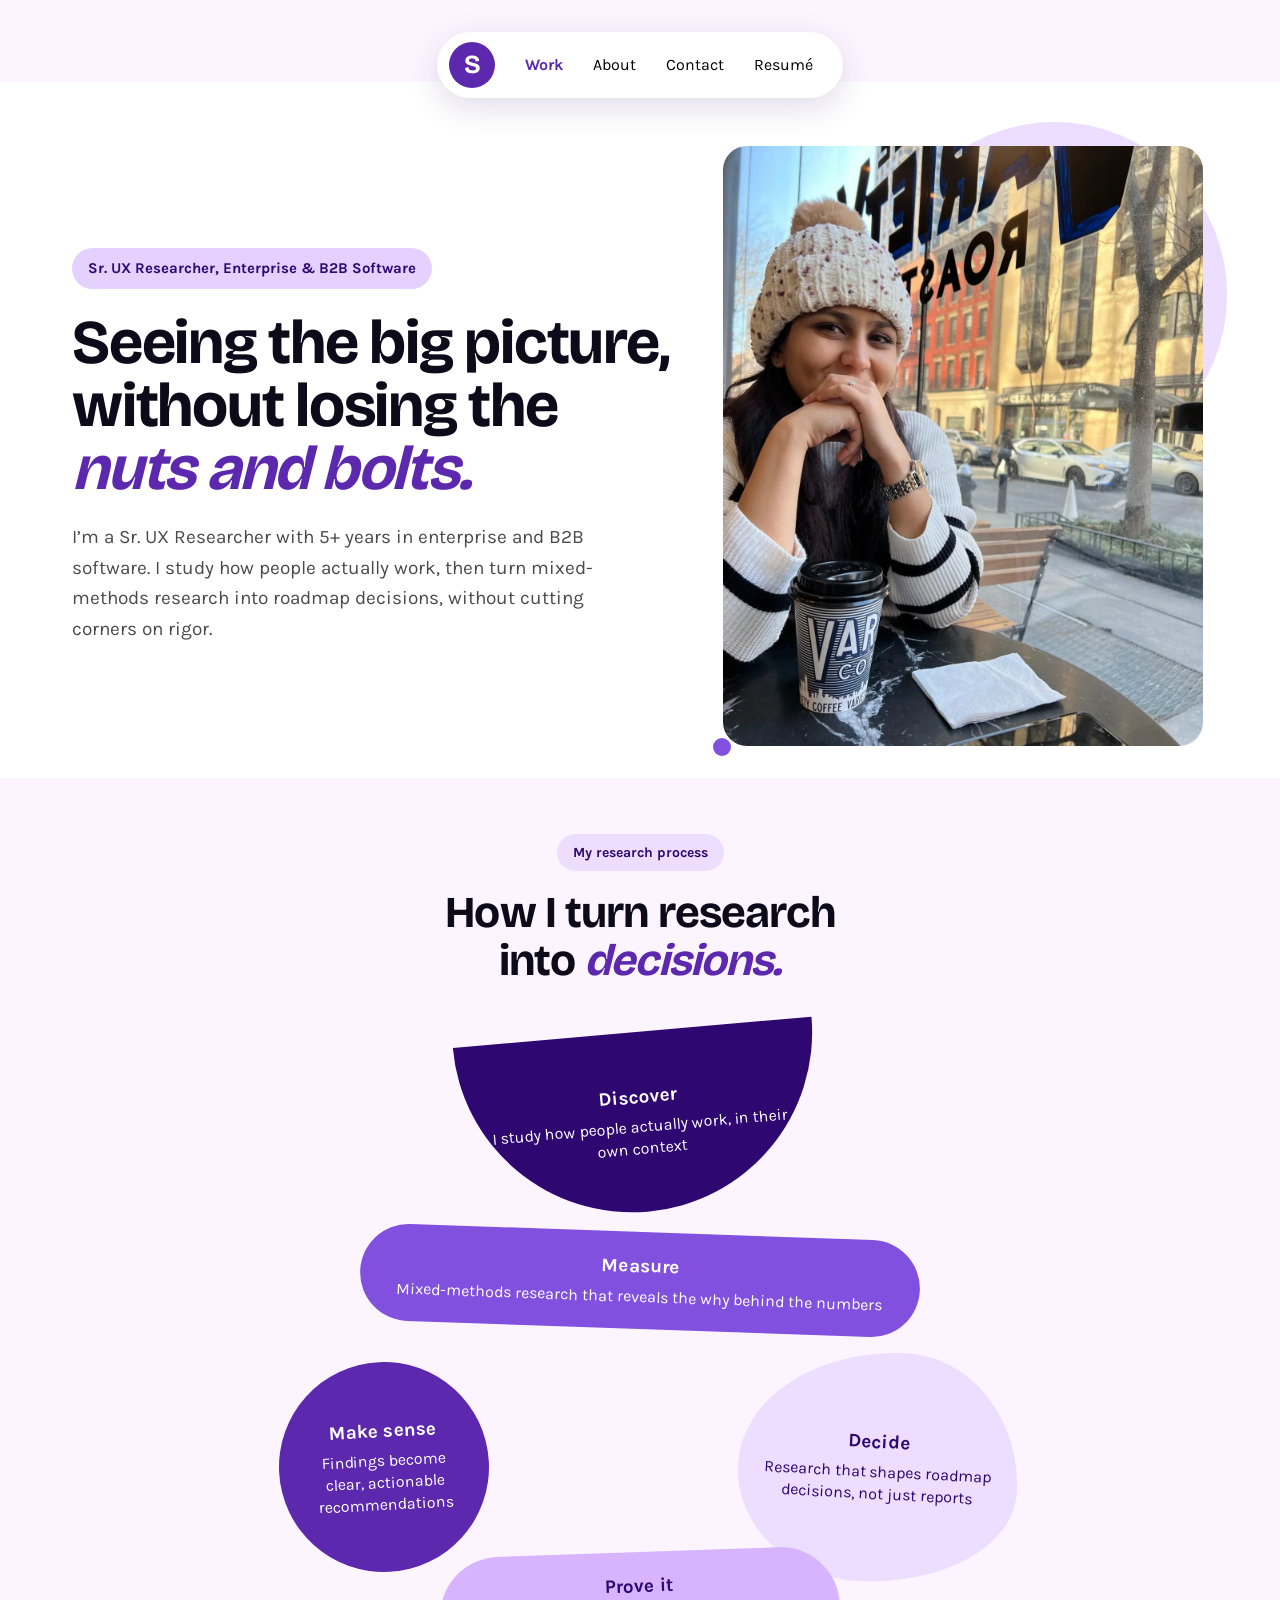
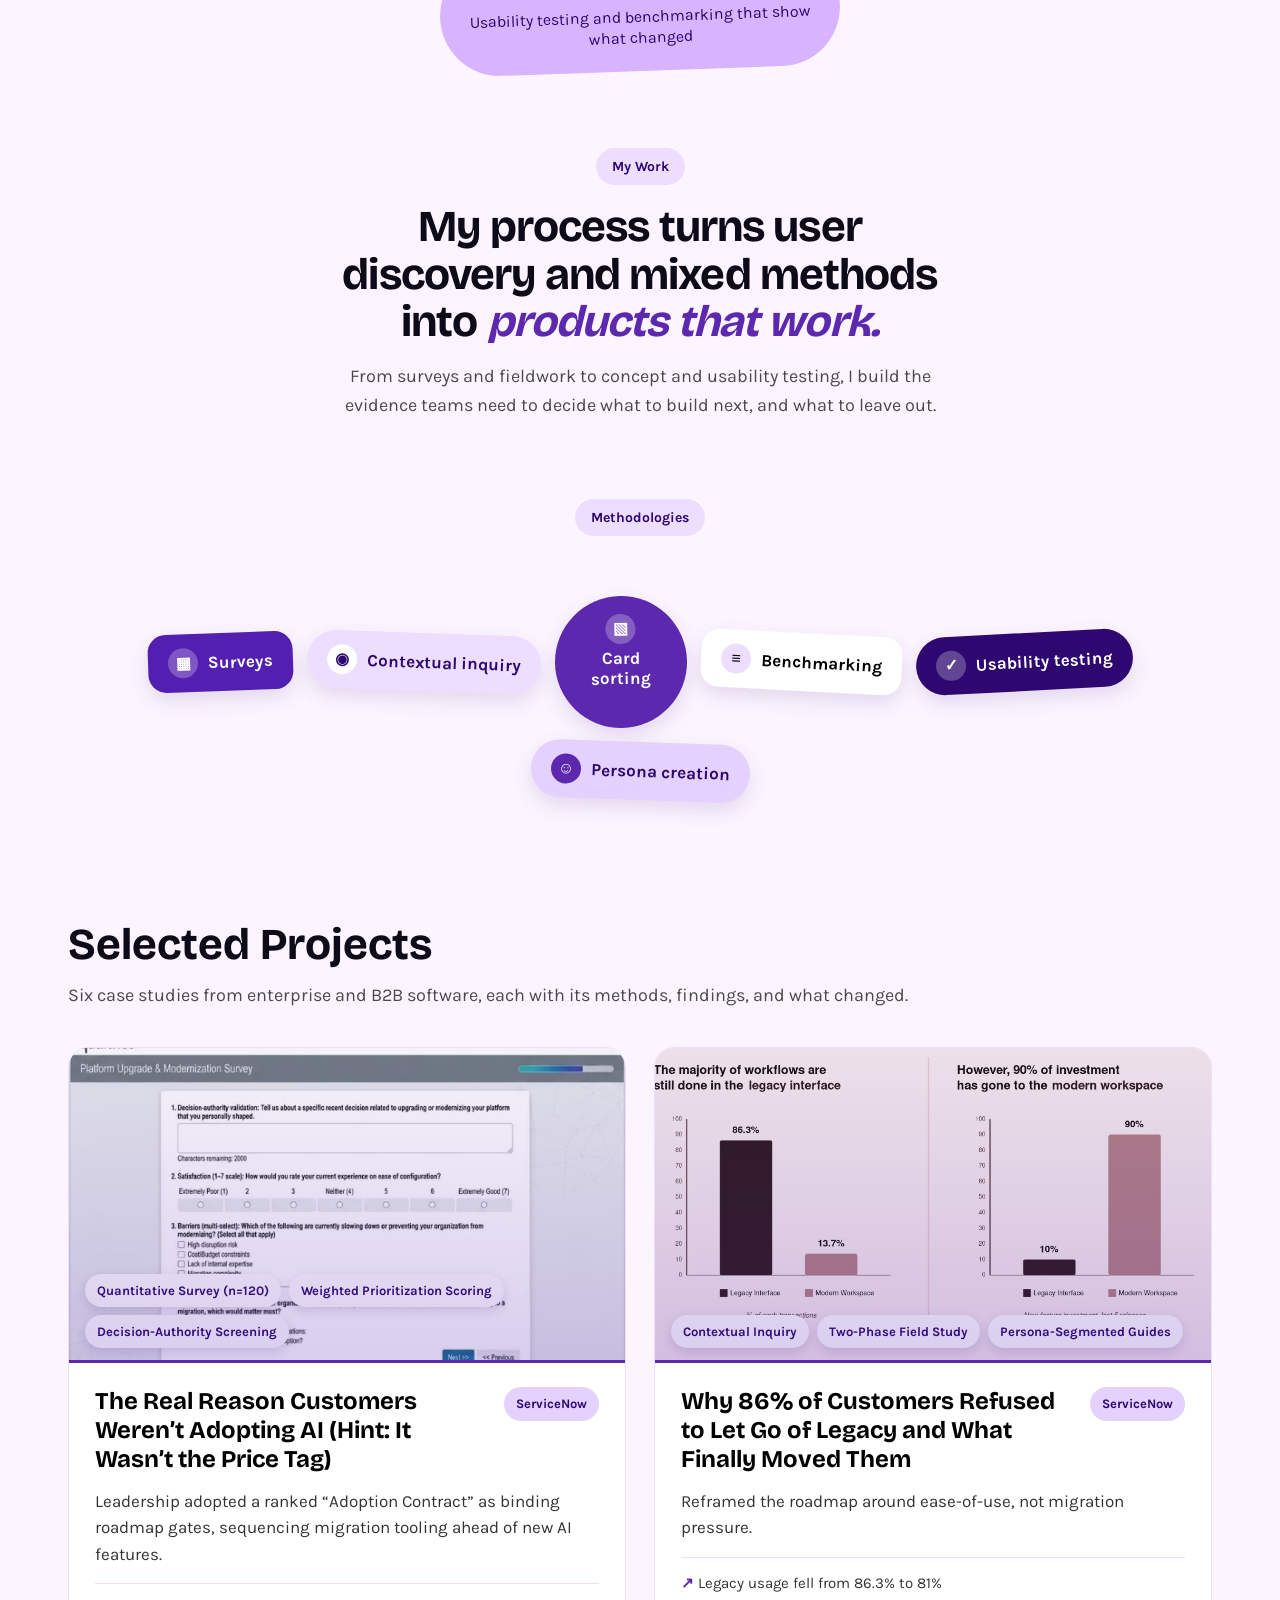
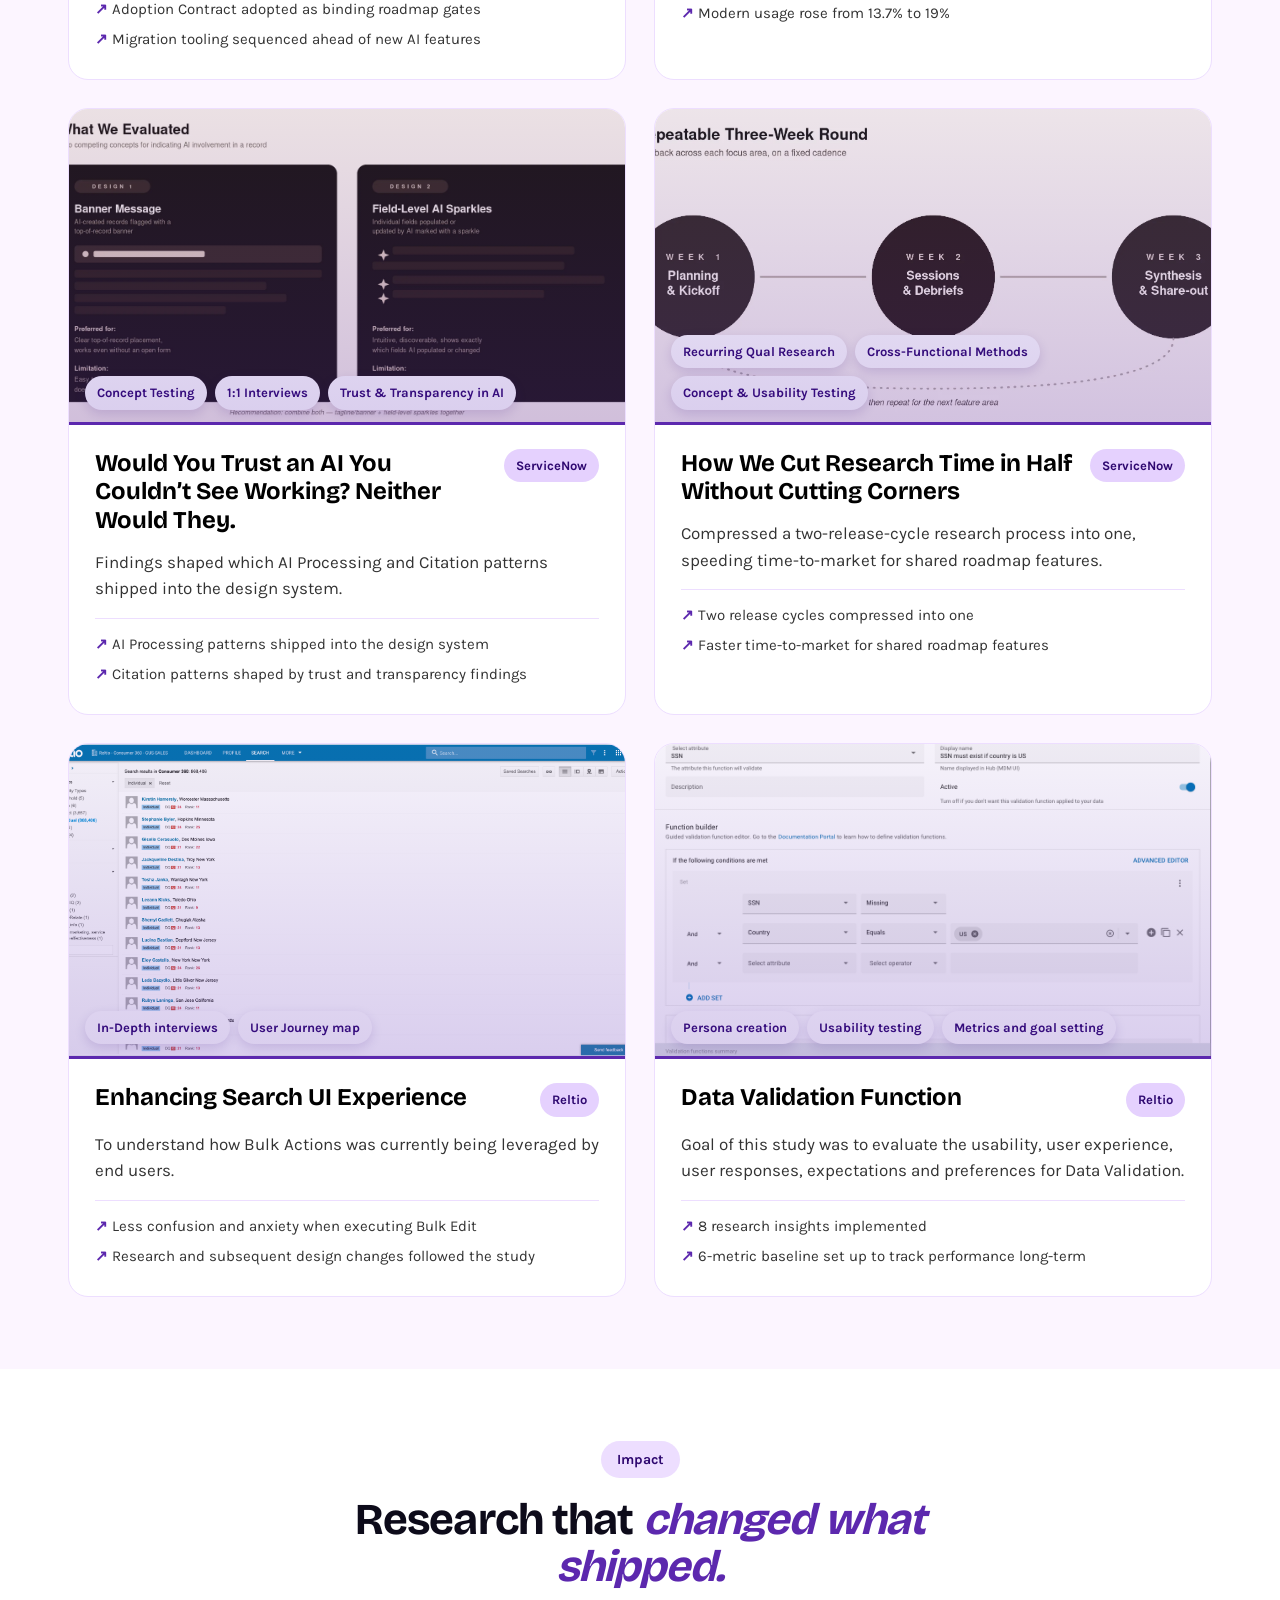
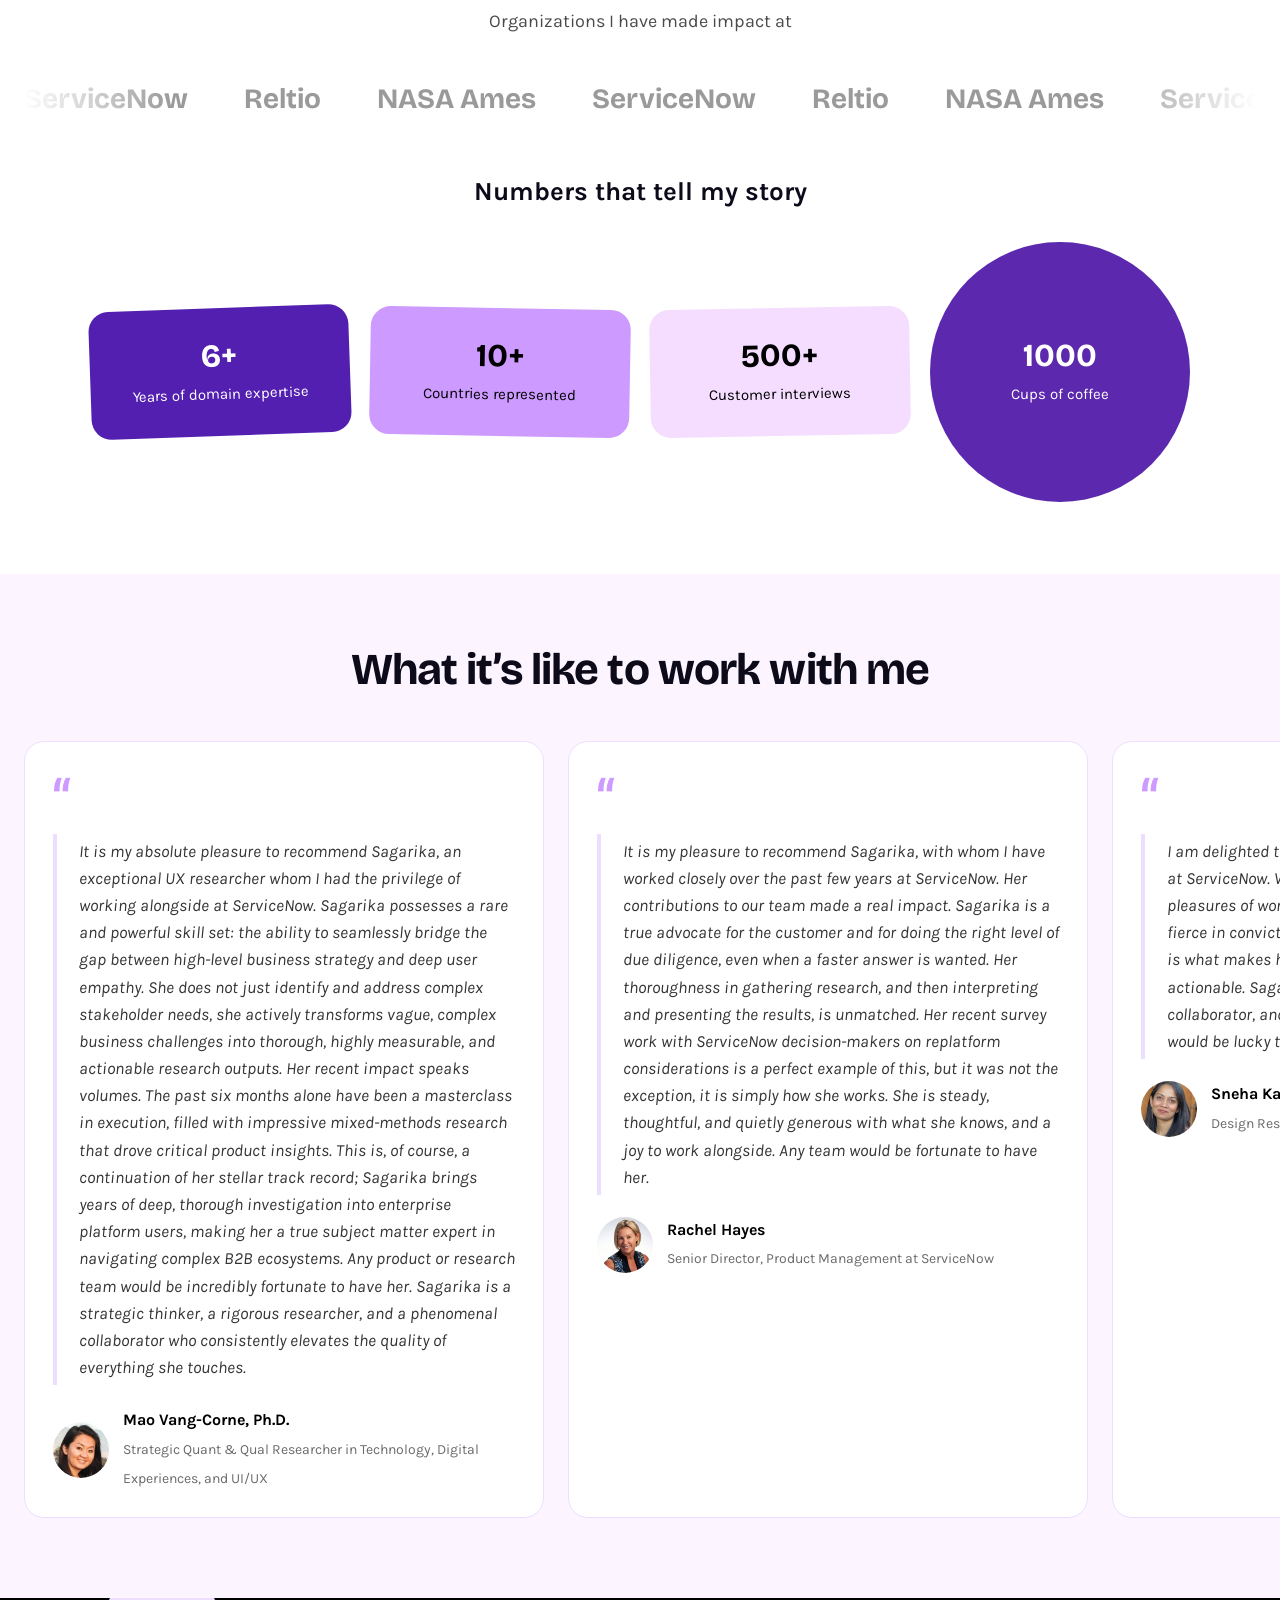
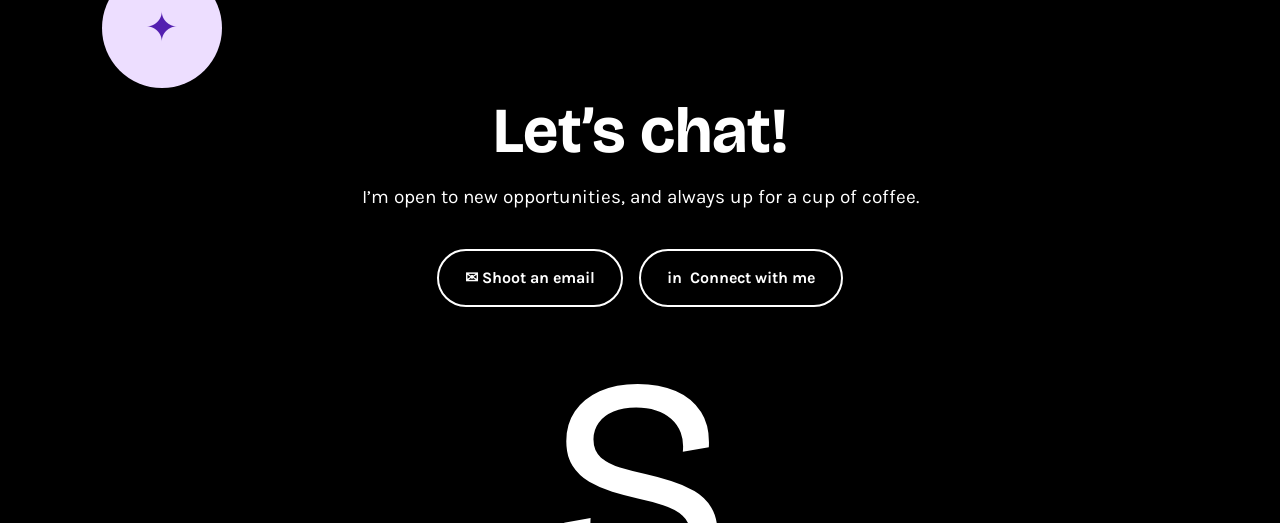
==== index.html @ e9714da2 "Update index.html" ====
<!DOCTYPE html>
<html lang="en">
<head>
  <meta charset="UTF-8">
  <meta name="viewport" content="width=device-width, initial-scale=1.0">
  <title>Sagarika Kanchibail - UX Researcher</title>
  <meta name="description" content="I'm a UX researcher. I'm passionate about creating usable digital products. I have worked with incredibly talented people across different companies.">
  <meta name="robots" content="noindex">
  <link rel="preconnect" href="https://fonts.googleapis.com">
  <link rel="preconnect" href="https://fonts.gstatic.com" crossorigin>
  <link href="https://fonts.googleapis.com/css2?family=Bricolage+Grotesque:opsz,wght@12..96,300;12..96,400;12..96,700&family=Karla:ital,wght@0,300;0,400;0,700;1,400&display=swap" rel="stylesheet">
  <link rel="stylesheet" href="assets/css/style.css?v=2">
  <link rel="stylesheet" href="assets/css/framer.css?v=8">
</head>
<body class="framer s-home">

  <div class="s-nav-wrap">
    <nav class="s-nav" aria-label="Main navigation">
      <a class="s-logo" href="index.html" aria-label="Sagarika Kanchibail, home">S</a>
      <a class="s-link active" href="#work">Work</a>
      <a class="s-link" href="about.html">About</a>
      <a class="s-link" href="#contact">Contact</a>
      <a class="s-link" href="assets/files/Sagarika_Kanchibail_Resume.pdf" target="_blank" rel="noopener">Resumé</a>
    </nav>
  </div>

  <section class="s-hero">
    <div class="s-hero-inner">
      <div>
        <p class="s-badge">Sr. UX Researcher, Enterprise &amp; B2B Software</p>
        <h1>Seeing the big picture,<br>without losing the<br><em>nuts and bolts.</em></h1>
        <p class="s-sub">I&rsquo;m a Sr. UX Researcher with 5+ years in enterprise and B2B software. I study how people actually work, then turn mixed-methods research into roadmap decisions, without cutting corners on rigor.</p>
      </div>
      <div class="s-hero-photo">
        <img src="assets/images/hero-portrait.webp" alt="Portrait of Sagarika Kanchibail smiling outdoors, colorful historic harbor houses behind">
      </div>
    </div>
  </section>

  <section class="s-pillars" aria-label="My research process">
    <span class="s-label">My research process</span>
    <h2>How I turn research<br>into <em>decisions.</em></h2>
    <div class="s-process" aria-label="My research process, in five steps">
      <div class="s-proc r1"><b>Discover</b><span>I study how people actually work, in their own context</span></div>
      <div class="s-proc r2"><b>Measure</b><span>Mixed-methods research that reveals the why behind the numbers</span></div>
      <div class="s-proc r3"><b>Make sense</b><span>Findings become clear, actionable recommendations</span></div>
      <div class="s-proc r4"><b>Decide</b><span>Research that shapes roadmap decisions, not just reports</span></div>
      <div class="s-proc r5"><b>Prove it</b><span>Usability testing and benchmarking that show what changed</span></div>
    </div>
  </section>

  <section class="s-workintro" aria-label="My work">
    <span class="s-label">My Work</span>
    <h2>My process turns user discovery and mixed methods into <em>products that work.</em></h2>
    <p>From surveys and fieldwork to concept and usability testing, I build the evidence teams need to decide what to build next, and what to leave out.</p>
  </section>

  <section class="s-methods" aria-label="Methodologies">
    <span class="s-label">Methodologies</span>
    <div class="s-pillar-row">
      <div class="s-pill p1"><span class="s-ico">&#9638;</span>Surveys</div>
      <div class="s-pill p2"><span class="s-ico">&#9673;</span>Contextual inquiry</div>
      <div class="s-pill p3"><span class="s-ico">&#9639;</span>Card sorting</div>
      <div class="s-pill p4"><span class="s-ico">&#8801;</span>Benchmarking</div>
      <div class="s-pill p5"><span class="s-ico">&#10003;</span>Usability testing</div>
      <div class="s-pill p6"><span class="s-ico">&#9786;</span>Persona creation</div>
    </div>
  </section>

  <section class="s-projects" id="work" aria-label="Selected projects">
    <div class="wrap">
      <h2>Selected Projects</h2>
      <p class="f-sub">Six case studies from enterprise and B2B software, each with its methods, findings, and what changed.</p>
      <div class="s-grid">

        <article class="s-card">
          <a class="s-card-media" href="projects/migration-readiness.html"><img src="assets/images/p1-migration/p1-survey.webp" alt="Platform Upgrade and Modernization survey in Qualtrics">
            <span class="s-card-tags"><span>Quantitative Survey (n=120)</span><span>Weighted Prioritization Scoring</span><span>Decision-Authority Screening</span></span>
          </a>
          <div class="s-card-body">
            <div class="s-card-title"><h3><a href="projects/migration-readiness.html">The Real Reason Customers Weren&rsquo;t Adopting AI (Hint: It Wasn&rsquo;t the Price Tag)</a></h3><span class="s-org">ServiceNow</span></div>
            <p class="sub">Leadership adopted a ranked &ldquo;Adoption Contract&rdquo; as binding roadmap gates, sequencing migration tooling ahead of new AI features.</p>
            <div class="s-outcomes"><span><b>&#8599;</b> Adoption Contract adopted as binding roadmap gates</span><span><b>&#8599;</b> Migration tooling sequenced ahead of new AI features</span></div>
          </div>
        </article>

        <article class="s-card">
          <a class="s-card-media" href="projects/living-with-legacy.html"><img src="assets/images/p2-legacy/p2-charts.webp" alt="Charts showing 86.3% of workflows still done in the legacy interface">
            <span class="s-card-tags"><span>Contextual Inquiry</span><span>Two-Phase Field Study</span><span>Persona-Segmented Guides</span></span>
          </a>
          <div class="s-card-body">
            <div class="s-card-title"><h3><a href="projects/living-with-legacy.html">Why 86% of Customers Refused to Let Go of Legacy and What Finally Moved Them</a></h3><span class="s-org">ServiceNow</span></div>
            <p class="sub">Reframed the roadmap around ease-of-use, not migration pressure.</p>
            <div class="s-outcomes"><span><b>&#8599;</b> Legacy usage fell from 86.3% to 81%</span><span><b>&#8599;</b> Modern usage rose from 13.7% to 19%</span></div>
          </div>
        </article>

        <article class="s-card">
          <a class="s-card-media" href="projects/ai-processing-citations.html"><img src="assets/images/p3-ai/p3-concepts.webp" alt="Two AI concepts evaluated: banner message and field-level AI sparkles">
            <span class="s-card-tags"><span>Concept Testing</span><span>1:1 Interviews</span><span>Trust &amp; Transparency in AI</span></span>
          </a>
          <div class="s-card-body">
            <div class="s-card-title"><h3><a href="projects/ai-processing-citations.html">Would You Trust an AI You Couldn&rsquo;t See Working? Neither Would They.</a></h3><span class="s-org">ServiceNow</span></div>
            <p class="sub">Findings shaped which AI Processing and Citation patterns shipped into the design system.</p>
            <div class="s-outcomes"><span><b>&#8599;</b> AI Processing patterns shipped into the design system</span><span><b>&#8599;</b> Citation patterns shaped by trust and transparency findings</span></div>
          </div>
        </article>

        <article class="s-card">
          <a class="s-card-media" href="projects/rolling-research.html"><img src="assets/images/p4-rolling/p4-three-week.webp" alt="The repeatable three-week Rolling Research round: planning, sessions, synthesis">
            <span class="s-card-tags"><span>Recurring Qual Research</span><span>Cross-Functional Methods</span><span>Concept &amp; Usability Testing</span></span>
          </a>
          <div class="s-card-body">
            <div class="s-card-title"><h3><a href="projects/rolling-research.html">How We Cut Research Time in Half Without Cutting Corners</a></h3><span class="s-org">ServiceNow</span></div>
            <p class="sub">Compressed a two-release-cycle research process into one, speeding time-to-market for shared roadmap features.</p>
            <div class="s-outcomes"><span><b>&#8599;</b> Two release cycles compressed into one</span><span><b>&#8599;</b> Faster time-to-market for shared roadmap features</span></div>
          </div>
        </article>

        <article class="s-card">
          <a class="s-card-media" href="projects/enhancing-bulk-actions.html"><img src="assets/images/p5-bulk/p5-ui-1.png" alt="Reltio Search UI with faceted search results">
            <span class="s-card-tags"><span>In-Depth interviews</span><span>User Journey map</span></span>
          </a>
          <div class="s-card-body">
            <div class="s-card-title"><h3><a href="projects/enhancing-bulk-actions.html">Enhancing Search UI Experience</a></h3><span class="s-org">Reltio</span></div>
            <p class="sub">To understand how Bulk Actions was currently being leveraged by end users.</p>
            <div class="s-outcomes"><span><b>&#8599;</b> Less confusion and anxiety when executing Bulk Edit</span><span><b>&#8599;</b> Research and subsequent design changes followed the study</span></div>
          </div>
        </article>

        <article class="s-card">
          <a class="s-card-media" href="projects/data-validation-function.html"><img src="assets/images/p6-dv/p6-ui-1.png" alt="Data Validation function builder in Reltio">
            <span class="s-card-tags"><span>Persona creation</span><span>Usability testing</span><span>Metrics and goal setting</span></span>
          </a>
          <div class="s-card-body">
            <div class="s-card-title"><h3><a href="projects/data-validation-function.html">Data Validation Function</a></h3><span class="s-org">Reltio</span></div>
            <p class="sub">Goal of this study was to evaluate the usability, user experience, user responses, expectations and preferences for Data Validation.</p>
            <div class="s-outcomes"><span><b>&#8599;</b> 8 research insights implemented</span><span><b>&#8599;</b> 6-metric baseline set up to track performance long-term</span></div>
          </div>
        </article>

      </div>
    </div>
  </section>

  <section class="s-impact" aria-label="Impact">
    <span class="s-label">Impact</span>
    <h2>Research that <em>changed what shipped.</em></h2>
    <p class="f-sub">Organizations I have made impact at</p>
    <div class="s-logos" aria-label="Companies I have worked with">
      <div class="s-logos-track"><span>ServiceNow</span><span>Reltio</span><span>NASA Ames</span><span>ServiceNow</span><span>Reltio</span><span>NASA Ames</span><span>ServiceNow</span><span>Reltio</span><span>NASA Ames</span></div>
    </div>
    <p class="s-metrics-head">Numbers that tell my story</p>
    <div class="s-metrics">
      <div class="s-metric m1"><span class="num">6+</span><span class="lbl">Years of domain expertise</span></div>
      <div class="s-metric m2"><span class="num">10+</span><span class="lbl">Countries represented</span></div>
      <div class="s-metric m3"><span class="num">500+</span><span class="lbl">Customer interviews</span></div>
      <div class="s-metric m4"><span class="num">1000</span><span class="lbl">Cups of coffee</span></div>
    </div>
  </section>

  <section class="s-test" aria-label="Testimonials">
    <h2>What it&rsquo;s like to work with me</h2>
    <div class="s-t-track">
      <article class="s-t-card">
        <span class="q">&ldquo;</span>
        <blockquote>It is my absolute pleasure to recommend Sagarika, an exceptional UX researcher whom I had the privilege of working alongside at ServiceNow. Sagarika possesses a rare and powerful skill set: the ability to seamlessly bridge the gap between high-level business strategy and deep user empathy. She does not just identify and address complex stakeholder needs, she actively transforms vague, complex business challenges into thorough, highly measurable, and actionable research outputs. Her recent impact speaks volumes. The past six months alone have been a masterclass in execution, filled with impressive mixed-methods research that drove critical product insights. This is, of course, a continuation of her stellar track record; Sagarika brings years of deep, thorough investigation into enterprise platform users, making her a true subject matter expert in navigating complex B2B ecosystems. Any product or research team would be incredibly fortunate to have her. Sagarika is a strategic thinker, a rigorous researcher, and a phenomenal collaborator who consistently elevates the quality of everything she touches.</blockquote>
        <div class="s-t-who"><span class="s-t-face"><img src="assets/images/testimonials/mao.jpg" alt="Mao Vang-Corne"></span><div><b>Mao Vang-Corne, Ph.D.</b><span>Strategic Quant &amp; Qual Researcher in Technology, Digital Experiences, and UI/UX</span></div></div>
      </article>
      <article class="s-t-card">
        <span class="q">&ldquo;</span>
        <blockquote>It is my pleasure to recommend Sagarika, with whom I have worked closely over the past few years at ServiceNow. Her contributions to our team made a real impact. Sagarika is a true advocate for the customer and for doing the right level of due diligence, even when a faster answer is wanted. Her thoroughness in gathering research, and then interpreting and presenting the results, is unmatched. Her recent survey work with ServiceNow decision-makers on replatform considerations is a perfect example of this, but it was not the exception, it is simply how she works. She is steady, thoughtful, and quietly generous with what she knows, and a joy to work alongside. Any team would be fortunate to have her.</blockquote>
        <div class="s-t-who"><span class="s-t-face"><img src="assets/images/testimonials/rachel.jpg" alt="Rachel Hayes"></span><div><b>Rachel Hayes</b><span>Senior Director, Product Management at ServiceNow</span></div></div>
      </article>
      <article class="s-t-card">
        <span class="q">&ldquo;</span>
        <blockquote>I am delighted to recommend Sagarika, with whom I worked at ServiceNow. Working with her has been one of the genuine pleasures of working at ServiceNow. Gentle in presence and fierce in conviction, a rare and wonderful combination, that is what makes her research insights so sharp and so actionable. Sagarika is a straight-talking, clear-sighted collaborator, and always approachable as a person. Any team would be lucky to work with her.</blockquote>
        <div class="s-t-who"><span class="s-t-face"><img src="assets/images/testimonials/sneha.jpg" alt="Sneha Kanneganti"></span><div><b>Sneha Kanneganti</b><span>Design Researcher @ ServiceNow</span></div></div>
      </article>
      <article class="s-t-card">
        <span class="q">&ldquo;</span>
        <blockquote>It is my pleasure to recommend Sagarika. She was among the first people who helped me make sense of ServiceNow when I joined, and she has been an invaluable partner in all the customisation work we did together. As a team, we built so much on her work, and she continued to create foundational knowledge for all of us through her mixed-methods research and pioneering work in customer visits and contextual enquiries. Any research or product team would be fortunate to have her as a partner.</blockquote>
        <div class="s-t-who"><span class="s-t-face"><img src="assets/images/testimonials/akash.jpg" alt="Akash Chandan"></span><div><b>Akash Chandan</b><span>AI UX Research &amp; Strategy @ ServiceNow | Ex Microsoft</span></div></div>
      </article>
      <article class="s-t-card">
        <span class="q">&ldquo;</span>
        <blockquote>Sagarika was the UX Researcher for the Search UI project. She is curious by nature and she set up meetings with me to ask questions while she was trying to understand the product. She was a great team player and is not afraid of speaking her mind when it&rsquo;s in the interest of users.</blockquote>
        <div class="s-t-who"><span class="s-t-face"><img src="assets/images/testimonials/prasad.jpg" alt="Prasad Satam"></span><div><b>Prasad Satam</b><span>Principal Product Manager @ Harness</span></div></div>
      </article>
      <article class="s-t-card">
        <span class="q">&ldquo;</span>
        <blockquote>Sagarika interned with my UX team in Summer and Fall 2020. I can&rsquo;t praise her enough: she took on challenges with enthusiasm and reached out to make connections across the company even with challenge of starting the job remotely during lockdown. She&rsquo;s extremely bright, understands the product/feature in discussion well, has a great ability to articulate her thoughts and is not afraid to voice her opinions. I was delighted to have her on my team.</blockquote>
        <div class="s-t-who"><span class="s-t-face"><img src="assets/images/testimonials/carina.jpg" alt="Carina Alabanza"></span><div><b>Carina Alabanza</b><span>Director, UX @ Reltio</span></div></div>
      </article>
      <article class="s-t-card" aria-hidden="true">
        <span class="q">&ldquo;</span>
        <blockquote>It is my absolute pleasure to recommend Sagarika, an exceptional UX researcher whom I had the privilege of working alongside at ServiceNow. Sagarika possesses a rare and powerful skill set: the ability to seamlessly bridge the gap between high-level business strategy and deep user empathy. She does not just identify and address complex stakeholder needs, she actively transforms vague, complex business challenges into thorough, highly measurable, and actionable research outputs. Her recent impact speaks volumes. The past six months alone have been a masterclass in execution, filled with impressive mixed-methods research that drove critical product insights. This is, of course, a continuation of her stellar track record; Sagarika brings years of deep, thorough investigation into enterprise platform users, making her a true subject matter expert in navigating complex B2B ecosystems. Any product or research team would be incredibly fortunate to have her. Sagarika is a strategic thinker, a rigorous researcher, and a phenomenal collaborator who consistently elevates the quality of everything she touches.</blockquote>
        <div class="s-t-who"><span class="s-t-face"><img src="assets/images/testimonials/mao.jpg" alt="Mao Vang-Corne"></span><div><b>Mao Vang-Corne, Ph.D.</b><span>Strategic Quant &amp; Qual Researcher in Technology, Digital Experiences, and UI/UX</span></div></div>
      </article>
      <article class="s-t-card" aria-hidden="true">
        <span class="q">&ldquo;</span>
        <blockquote>It is my pleasure to recommend Sagarika, with whom I have worked closely over the past few years at ServiceNow. Her contributions to our team made a real impact. Sagarika is a true advocate for the customer and for doing the right level of due diligence, even when a faster answer is wanted. Her thoroughness in gathering research, and then interpreting and presenting the results, is unmatched. Her recent survey work with ServiceNow decision-makers on replatform considerations is a perfect example of this, but it was not the exception, it is simply how she works. She is steady, thoughtful, and quietly generous with what she knows, and a joy to work alongside. Any team would be fortunate to have her.</blockquote>
        <div class="s-t-who"><span class="s-t-face"><img src="assets/images/testimonials/rachel.jpg" alt="Rachel Hayes"></span><div><b>Rachel Hayes</b><span>Senior Director, Product Management at ServiceNow</span></div></div>
      </article>
      <article class="s-t-card" aria-hidden="true">
        <span class="q">&ldquo;</span>
        <blockquote>I am delighted to recommend Sagarika, with whom I worked at ServiceNow. Working with her has been one of the genuine pleasures of working at ServiceNow. Gentle in presence and fierce in conviction, a rare and wonderful combination, that is what makes her research insights so sharp and so actionable. Sagarika is a straight-talking, clear-sighted collaborator, and always approachable as a person. Any team would be lucky to work with her.</blockquote>
        <div class="s-t-who"><span class="s-t-face"><img src="assets/images/testimonials/sneha.jpg" alt="Sneha Kanneganti"></span><div><b>Sneha Kanneganti</b><span>Design Researcher @ ServiceNow</span></div></div>
      </article>
      <article class="s-t-card" aria-hidden="true">
        <span class="q">&ldquo;</span>
        <blockquote>It is my pleasure to recommend Sagarika. She was among the first people who helped me make sense of ServiceNow when I joined, and she has been an invaluable partner in all the customisation work we did together. As a team, we built so much on her work, and she continued to create foundational knowledge for all of us through her mixed-methods research and pioneering work in customer visits and contextual enquiries. Any research or product team would be fortunate to have her as a partner.</blockquote>
        <div class="s-t-who"><span class="s-t-face"><img src="assets/images/testimonials/akash.jpg" alt="Akash Chandan"></span><div><b>Akash Chandan</b><span>AI UX Research &amp; Strategy @ ServiceNow | Ex Microsoft</span></div></div>
      </article>
      <article class="s-t-card" aria-hidden="true">
        <span class="q">&ldquo;</span>
        <blockquote>Sagarika was the UX Researcher for the Search UI project. She is curious by nature and she set up meetings with me to ask questions while she was trying to understand the product. She was a great team player and is not afraid of speaking her mind when it&rsquo;s in the interest of users.</blockquote>
        <div class="s-t-who"><span class="s-t-face"><img src="assets/images/testimonials/prasad.jpg" alt="Prasad Satam"></span><div><b>Prasad Satam</b><span>Principal Product Manager @ Harness</span></div></div>
      </article>
      <article class="s-t-card" aria-hidden="true">
        <span class="q">&ldquo;</span>
        <blockquote>Sagarika interned with my UX team in Summer and Fall 2020. I can&rsquo;t praise her enough: she took on challenges with enthusiasm and reached out to make connections across the company even with challenge of starting the job remotely during lockdown. She&rsquo;s extremely bright, understands the product/feature in discussion well, has a great ability to articulate her thoughts and is not afraid to voice her opinions. I was delighted to have her on my team.</blockquote>
        <div class="s-t-who"><span class="s-t-face"><img src="assets/images/testimonials/carina.jpg" alt="Carina Alabanza"></span><div><b>Carina Alabanza</b><span>Director, UX @ Reltio</span></div></div>
      </article>
    </div>
  </section>

  <footer class="s-footer" id="contact">
    <div class="s-spark" aria-hidden="true">&#10022;</div>
    <h2>Let&rsquo;s chat!</h2>
    <p>I&rsquo;m open to new opportunities, and always up for a cup of coffee.</p>
    <div class="s-contact-btns">
      <a href="mailto:sagkanb3@gmail.com">&#9993; Shoot an email</a>
      <a href="https://www.linkedin.com/in/sagarikakanchibail/" target="_blank" rel="noopener">in&nbsp; Connect with me</a>
    </div>
    <div class="s-big-s" aria-hidden="true">S</div>
  </footer>

  <script src="assets/js/main.js"></script>
</body>
</html>
---- assets/css/style.css ----
/* Portfolio theme — free static rebuild of the UXFolio "theme_fourteen" look.
   Fonts: Bricolage Grotesque (headings) + Karla (body), via Google Fonts. */

:root {
  /* Palette: white base, black text, lavender-purple accent family. */
  --ink: #000000;          /* black: headings, links, buttons */
  --body: #000000;         /* black: body text */
  --dot: #EDDEFF;          /* pale lavender: dot grid, backdrops */
  --line: #EDDEFF;         /* pale lavender: dividers, pills, outlines */
  --bg: #FFFFFF;           /* white page background */
  --card: #ffffff;
  --rust: #5C28AE;         /* brand purple accent (was terracotta) */
  --radius: 8px;
  --maxw: 1240px;
}

* { box-sizing: border-box; }

html { scroll-behavior: smooth; }

body {
  margin: 0;
  background: var(--bg);
  color: var(--body);
  font-family: 'Karla', -apple-system, 'Segoe UI', sans-serif;
  font-size: 18px;
  line-height: 1.65;
  -webkit-font-smoothing: antialiased;
}

h1, h2, h3, h4 {
  font-family: 'Bricolage Grotesque', 'Karla', sans-serif;
  color: var(--ink);
  line-height: 1.15;
  margin: 0 0 0.6em;
}

h1 { font-size: 44px; font-weight: 700; }
h2 { font-size: 32px; font-weight: 700; }
h3 { font-size: 24px; font-weight: 700; }
h4 { font-size: 19px; font-weight: 700; }

p { margin: 0 0 1em; }
a { color: var(--ink); }
img { max-width: 100%; height: auto; display: block; }

.wrap { max-width: var(--maxw); margin: 0 auto; padding: 0 28px; }
.narrow { max-width: 860px; }

/* ---------- Pill navigation ---------- */
.nav-shell {
  position: sticky; top: 18px; z-index: 50;
  display: flex; justify-content: center;
  padding: 0 16px;
  pointer-events: none;
}
.pillnav {
  pointer-events: auto;
  display: flex; align-items: center; gap: 24px;
  background: rgba(241, 241, 241, 0.92);
  border: 1px solid var(--line);
  border-radius: 999px;
  padding: 10px 28px;
  backdrop-filter: blur(8px);
  box-shadow: 0 6px 24px rgba(30, 28, 27, 0.07);
}
.pillnav a {
  text-decoration: none; color: var(--body);
  font-size: 18px; font-weight: 400;
  position: relative; white-space: nowrap;
  transition: color .2s;
}
.pillnav a:hover { color: var(--ink); }
.pillnav a.active { color: var(--ink); font-weight: 700; }

/* ---------- Hero ---------- */
.hero { position: relative; overflow: hidden; padding: 72px 0 56px; }
#dotgrid { position: absolute; inset: 0; width: 100%; height: 100%; z-index: 0; }
.hero-inner {
  position: relative; z-index: 1;
  display: grid; grid-template-columns: 7fr 5fr; gap: 56px; align-items: center;
}
.hero h1 { font-size: 72px; margin: 0; letter-spacing: -0.01em; }
.hero .role { font-size: 72px; font-weight: 400; color: var(--ink); margin: 0 0 24px; }
.hero .intro { font-size: 20px; }
.hero .intro p { margin-bottom: 0.9em; }
.hero-photo img {
  border-radius: 12px; aspect-ratio: 3 / 4; object-fit: cover; width: 100%;
  background: var(--dot);
}
.social-row { display: flex; gap: 14px; margin-top: 22px; }
.social-row a {
  width: 46px; height: 46px; border-radius: 50%;
  background: var(--ink); color: var(--bg);
  display: inline-flex; align-items: center; justify-content: center;
  text-decoration: none; font-weight: 700; font-size: 20px;
  transition: transform .2s;
}
.social-row a:hover { transform: translateY(-2px); }

/* ---------- Project cards ---------- */
.work { padding: 40px 0 24px; }
.project-card {
  display: grid; grid-template-columns: 1fr 1fr; gap: 56px; align-items: center;
  padding: 44px 0; border-top: 1px solid var(--line);
}
.project-card:first-of-type { border-top: none; }
.project-card.flip .card-text { order: 2; }
.project-card.flip .card-media { order: 1; }
.tags { display: flex; flex-wrap: wrap; gap: 8px; margin-bottom: 18px; }
.tag {
  font-size: 12px; font-weight: 300; color: var(--ink);
  border: 1px solid var(--line); background: var(--card);
  border-radius: 999px; padding: 5px 14px; white-space: nowrap;
}
.card-text h2 { font-size: 32px; margin-bottom: 12px; }
.card-text h2 a { text-decoration: none; color: var(--ink); }
.card-text h2 a:hover { text-decoration: underline; text-underline-offset: 6px; }
.card-text .sub { font-size: 18px; margin-bottom: 22px; }
.view-link {
  display: inline-block; font-size: 16px; font-weight: 700; color: var(--ink);
  text-decoration: underline; text-underline-offset: 5px;
  border: 1px solid var(--line); border-radius: 999px; padding: 10px 24px;
  background: var(--card); transition: background .2s;
}
.view-link:hover { background: var(--ink); color: var(--bg); }
.card-media img {
  border-radius: var(--radius); width: 100%; aspect-ratio: 16 / 10; object-fit: cover;
  background: var(--dot);
}

/* ---------- Contact ---------- */
.contact-section { text-align: center; padding: 72px 0 88px; }
.contact-section h2 { font-size: 44px; margin-bottom: 12px; }
.contact-section .lede { font-size: 20px; max-width: 640px; margin: 0 auto 36px; }
.contact-form { max-width: 560px; margin: 0 auto; text-align: left; }
.field { margin-bottom: 18px; }
.field label { display: block; font-size: 15px; color: var(--body); margin-bottom: 6px; }
.field input, .field textarea {
  width: 100%; font: inherit; font-size: 16px; color: var(--ink);
  border: 1px solid var(--line); border-radius: var(--radius);
  background: var(--card); padding: 13px 16px;
}
.field textarea { min-height: 130px; resize: vertical; }
.btn {
  display: inline-block; border: none; cursor: pointer;
  background: var(--ink); color: var(--bg);
  font: inherit; font-size: 16px; font-weight: 700;
  border-radius: 999px; padding: 13px 34px;
  transition: opacity .2s;
}
.btn:hover { opacity: 0.85; }
.form-note { font-size: 14px; margin-top: 14px; }
.form-ok { display: none; font-size: 18px; color: var(--ink); font-weight: 700; }

/* ---------- Logo marquee ---------- */
.marquee { overflow: hidden; border-top: 1px solid var(--line); padding: 30px 0 46px; }
.marquee-track { display: flex; gap: 64px; width: max-content; animation: scroll 30s linear infinite; }
.marquee-track span {
  font-family: 'Bricolage Grotesque', sans-serif; font-size: 24px; font-weight: 700;
  color: var(--line); white-space: nowrap; letter-spacing: 0.02em;
}
@keyframes scroll { to { transform: translateX(-50%); } }

/* ---------- Case study pages ---------- */
.case-hero { padding: 64px 0 8px; }
.byline { font-size: 15px; letter-spacing: 0.06em; text-transform: uppercase; margin-bottom: 18px; }
.case-hero h1 { font-size: 52px; max-width: 18ch; }
.pullquote {
  font-family: 'Bricolage Grotesque', sans-serif;
  font-size: 26px; font-weight: 700; color: var(--ink);
  border-left: 4px solid var(--rust);
  padding: 6px 0 6px 22px; margin: 32px 0; max-width: 34ch;
}
.case-body { padding: 8px 0 40px; }
.case-body section { margin: 56px 0; }
.case-body section > h1, .case-body section > h2 { margin-bottom: 18px; }
.lede-para { font-size: 20px; color: var(--ink); }

/* At-a-glance key/value rows */
.glance { border-top: 1px solid var(--line); margin: 28px 0; }
.glance-row {
  display: grid; grid-template-columns: 220px 1fr; gap: 24px;
  padding: 14px 0; border-bottom: 1px solid var(--line); font-size: 16px;
}
.glance-row dt { font-weight: 700; color: var(--ink); }
.glance-row dd { margin: 0; }

/* Process steps */
.steps { display: flex; flex-wrap: wrap; gap: 10px; margin: 24px 0; }
.step {
  font-size: 14px; font-weight: 700; color: var(--ink);
  border: 1px solid var(--line); background: var(--card);
  border-radius: 999px; padding: 8px 18px;
}
.step .n {
  display: inline-flex; width: 24px; height: 24px; border-radius: 50%;
  background: var(--ink); color: var(--bg); font-size: 12px;
  align-items: center; justify-content: center; margin-right: 8px;
}

/* Figures */
.figure { margin: 30px 0; }
.figure img { border-radius: var(--radius); background: var(--dot); width: 100%; }
.figure figcaption { font-size: 14px; margin-top: 10px; color: var(--body); }

/* Text + image two-column */
.twocol { display: grid; grid-template-columns: 1fr 1fr; gap: 44px; align-items: start; margin: 30px 0; }
.twocol .figure { margin: 0; }

/* Stat blocks */
.stats { display: flex; flex-wrap: wrap; gap: 14px; margin: 26px 0; }
.stat {
  background: var(--ink); color: var(--bg); border-radius: var(--radius);
  padding: 20px 26px; text-align: center; flex: 1 1 160px;
}
.stat .num { font-family: 'Bricolage Grotesque', sans-serif; font-size: 34px; font-weight: 700; display: block; }
.stat .lbl { font-size: 14px; opacity: 0.85; }

/* Cards row */
.cards { display: grid; grid-template-columns: repeat(auto-fit, minmax(240px, 1fr)); gap: 18px; margin: 26px 0; }
.card {
  background: var(--card); border: 1px solid var(--line); border-radius: var(--radius);
  padding: 24px;
}
.card h3, .card h4 { margin-top: 0; }

/* Blockquotes */
blockquote {
  margin: 26px 0; padding: 4px 0 4px 22px;
  border-left: 4px solid var(--line);
  font-style: italic; color: var(--ink);
}
blockquote strong, blockquote .q-label { font-style: normal; }

/* Accordions */
details.accordion {
  border: 1px solid var(--line); border-radius: var(--radius);
  background: var(--card); margin: 12px 0; overflow: hidden;
}
details.accordion summary {
  cursor: pointer; font-weight: 700; color: var(--ink);
  padding: 16px 20px; list-style: none; font-size: 17px;
}
details.accordion summary::-webkit-details-marker { display: none; }
details.accordion summary::after { content: '+'; float: right; font-size: 20px; }
details.accordion[open] summary::after { content: '–'; }
details.accordion .acc-body { padding: 0 20px 20px; font-size: 16.5px; }

/* Gallery */
.gallery { display: grid; grid-template-columns: 1fr 1fr; gap: 18px; margin: 26px 0; }
.gallery .figure { margin: 0; }
.gallery-3 { grid-template-columns: 1fr 1fr 1fr; }

/* Testimonial */
.testimonial { text-align: center; max-width: 720px; margin: 34px auto; }
.testimonial p { font-style: italic; font-size: 20px; color: var(--ink); }
.testimonial .attr { font-style: normal; font-size: 15px; color: var(--body); }

/* Lists */
.case-body ul, .case-body ol { padding-left: 1.4em; margin: 0 0 1em; }
.case-body li { margin-bottom: 0.55em; }
.case-body li::marker { color: var(--ink); }

/* Prev / next project footer */
.pagenav {
  display: flex; justify-content: space-between; gap: 18px;
  border-top: 1px solid var(--line); padding: 34px 0 60px; margin-top: 20px;
}
.pagenav a { text-decoration: none; font-weight: 700; font-size: 18px; }
.pagenav a:hover { text-decoration: underline; text-underline-offset: 5px; }
.pagenav .next { text-align: right; }

/* About page */
.about-grid { display: grid; grid-template-columns: 5fr 7fr; gap: 60px; align-items: start; padding: 64px 0 80px; }
.about-grid img { border-radius: 12px; aspect-ratio: 3 / 4; object-fit: cover; width: 100%; background: var(--dot); }
.about-grid h1 { font-size: 52px; }

/* Contact page */
.contact-page { padding: 64px 0 90px; max-width: 640px; }
.contact-page h1 { font-size: 52px; }

/* Footer mini */
.footer { border-top: 1px solid var(--line); padding: 26px 0 40px; font-size: 14px; }

/* Landing page: black text for legibility over the dot-grid hero */
body.landing { color: #000; }
body.landing .pillnav a { color: #000; }
body.landing .field label { color: #000; }

/* Responsive */
@media (max-width: 900px) {
  h1 { font-size: 36px; }
  .hero h1, .hero .role { font-size: 44px; }
  .hero-inner, .project-card, .twocol, .about-grid { grid-template-columns: 1fr; gap: 28px; }
  .project-card.flip .card-text { order: 1; }
  .project-card.flip .card-media { order: 2; }
  .case-hero h1, .about-grid h1, .contact-page h1 { font-size: 36px; }
  .glance-row { grid-template-columns: 1fr; gap: 4px; }
  .gallery, .gallery-3 { grid-template-columns: 1fr; }
  .pillnav { gap: 16px; padding: 10px 20px; }
  .pillnav a { font-size: 16px; }
  .marquee-track { gap: 40px; }
}
---- assets/css/framer.css ----
/* Framer-style layer for the new portfolio version.
   Only used by index.html and about.html. Project pages keep style.css as-is.
   Layout inspiration: clean Framer portfolio structure (hero, selected-work
   cards, impact metrics, how-I-work, contact) — all copy/images are Sagarika's own.
   Colors: white #FFFFFF base, black #000000 text,
   lavender-purple accent family (#5C28AE brand, #8250DE, #5C28AE, #531FB0,
   #5C28AE, #2E0870 dark purple), pale lavender tints (#FCF5FF, #EDDEFF,
   #E5D1FE, #D8B4FF, #F5DDFF, #CD9AFF), black #000000 footer. */

body.framer { background: #FFFFFF; color: #000000; }

/* Top nav — clean bar, name left, links right */
.f-nav {
  position: sticky; top: 0; z-index: 50;
  display: flex; align-items: center; justify-content: space-between;
  gap: 16px; padding: 18px 32px;
  background: rgba(255, 255, 255, 0.94);
  border-bottom: 1px solid #EDDEFF;
  backdrop-filter: blur(8px);
}
.f-brand { font-family: 'Bricolage Grotesque', sans-serif; font-size: 20px; font-weight: 700; color: #000000; text-decoration: none; letter-spacing: -0.01em; }
.f-links { display: flex; align-items: center; gap: 26px; flex-wrap: wrap; }
.f-links a { text-decoration: none; color: #000000; font-size: 16px; }
.f-links a:hover, .f-links a.active { color: #5C28AE; font-weight: 700; }
.f-links a.f-cta { background: #5C28AE; color: #FFFFFF; border-radius: 999px; padding: 8px 18px; font-weight: 700; }
.f-links a.f-cta:hover { background: #531FB0; color: #FFFFFF; opacity: 1; }

/* Hero */
.f-hero { padding: 72px 0 48px; background: #FFFFFF; }
.f-hero-inner { display: grid; grid-template-columns: 7fr 5fr; gap: 56px; align-items: start; }
.eyebrow { font-size: 13px; font-weight: 700; letter-spacing: 0.14em; text-transform: uppercase; color: #5C28AE; margin: 0 0 18px; }
.f-hero h1 { font-size: 76px; line-height: 0.98; letter-spacing: -0.02em; margin: 0 0 8px; color: #0D0B1A; }
.f-hero .f-role { font-family: 'Bricolage Grotesque', sans-serif; font-size: 32px; color: #000000; margin: 0 0 28px; }
.f-hero .f-intro { font-size: 19px; }
.f-hero .f-intro p { margin-bottom: 0.9em; }
.f-hero-photo img { border-radius: 16px; aspect-ratio: 3 / 4; object-fit: cover; width: 100%; background: #EDDEFF; }
body.framer .social-row a { background: #5C28AE; color: #FFFFFF; }

/* Section headings */
.f-section { padding: 56px 0 8px; }
.f-section h2 { font-size: 40px; margin-bottom: 8px; color: #0D0B1A; }
.f-section .f-sub { font-size: 19px; max-width: 640px; }

/* Impact metrics — tinted cards */
.f-stats { display: grid; grid-template-columns: repeat(4, 1fr); gap: 16px; margin: 36px 0 8px; }
.f-stat { border: 1px solid #EDDEFF; border-radius: 14px; padding: 24px 22px; background: #FFFFFF; }
.f-stat:nth-child(1) { background: #531FB0; border-color: #531FB0; }
.f-stat:nth-child(1) .num, .f-stat:nth-child(1) .lbl { color: #FFFFFF; }
.f-stat:nth-child(2) { background: #CD9AFF; border-color: #CD9AFF; }
.f-stat:nth-child(3) { background: #F5DDFF; border-color: #F5DDFF; }
.f-stat:nth-child(4) { background: #5C28AE; border-color: #5C28AE; }
.f-stat:nth-child(4) .num, .f-stat:nth-child(4) .lbl { color: #FFFFFF; }
.f-stat .num { font-family: 'Bricolage Grotesque', sans-serif; font-size: 34px; font-weight: 700; color: #000000; display: block; line-height: 1.1; }
.f-stat .lbl { font-size: 15px; line-height: 1.5; display: block; margin-top: 8px; }

/* Selected work — image-top cards on a pale lavender section */
.f-work { display: grid; grid-template-columns: 1fr 1fr; gap: 28px; margin-top: 32px; }
.f-card { background: #FFFFFF; border: 1px solid #EDDEFF; border-radius: 16px; overflow: hidden; display: flex; flex-direction: column; }
.f-card img { width: 100%; aspect-ratio: 16 / 10; object-fit: cover; background: #FCF5FF; }
.f-card-body { padding: 26px 26px 28px; display: flex; flex-direction: column; flex: 1; }
.f-card-body h3 { font-size: 25px; margin-bottom: 10px; }
.f-card-body h3 a { text-decoration: none; color: #000000; }
.f-card-body h3 a:hover { text-decoration: underline; text-underline-offset: 5px; color: #5C28AE; }
.f-card-body .sub { font-size: 17px; flex: 1; }
body.framer .tag { background: #EDDEFF; color: #2E0870; border-color: #E5D1FE; }
body.framer .view-link { border-color: #E5D1FE; color: #000000; }
body.framer .view-link:hover { background: #5C28AE; color: #FFFFFF; border-color: #5C28AE; }

/* How I work */
.f-methods { display: grid; grid-template-columns: repeat(3, 1fr); gap: 16px; margin-top: 32px; }
.f-method { background: #FCF5FF; border: 1px solid #EDDEFF; border-radius: 14px; padding: 24px; }
.f-method h3 { font-size: 20px; margin-bottom: 8px; }
.f-method p { font-size: 16px; margin: 0; }

/* Contact button */
body.framer .btn { background: #5C28AE; color: #FFFFFF; }
body.framer .btn:hover { background: #531FB0; opacity: 1; }

/* Black footer marquee */
body.framer .marquee { background: #000000; border-top: none; padding: 30px 0 46px; }
body.framer .marquee-track span { color: #FFFFFF; }

/* About page */
.f-about-hero { padding: 64px 0 16px; }
.f-about-hero h1 { font-size: 56px; max-width: 20ch; color: #0D0B1A; }
.f-about-grid { display: grid; grid-template-columns: 5fr 7fr; gap: 56px; align-items: start; padding: 32px 0 16px; }
.f-about-grid img { border-radius: 16px; aspect-ratio: 3 / 4; object-fit: cover; width: 100%; background: #EDDEFF; }
.f-about-grid p { font-size: 18px; }
.f-journey { margin: 24px 0 8px; border-top: 1px solid #EDDEFF; }
.f-journey-row { display: grid; grid-template-columns: 220px 1fr; gap: 24px; padding: 16px 0; border-bottom: 1px solid #EDDEFF; font-size: 16px; }
.f-journey-row dt { font-weight: 700; color: #5C28AE; }
.f-journey-row dd { margin: 0; }
.f-quote { font-family: 'Bricolage Grotesque', sans-serif; font-size: 26px; font-weight: 700; color: #0D0B1A; border-left: 4px solid #5C28AE; padding: 6px 0 6px 22px; margin: 32px 0; max-width: 34ch; }

/* ---- Homepage: pill nav, pillar collage, projects, impact, testimonials, black footer ---- */
body.s-home { background: #FCF5FF; }
body.s-home .wrap { max-width: 1200px; }

/* Floating pill nav */
.s-nav-wrap { position: sticky; top: 16px; z-index: 50; display: flex; justify-content: center; padding: 16px 16px 0; }
.s-nav { display: flex; align-items: center; gap: 30px; background: #FFFFFF; border-radius: 999px; padding: 10px 30px 10px 12px; box-shadow: 0 10px 32px rgba(46, 8, 112, 0.14); }
.s-logo { width: 46px; height: 46px; flex: 0 0 46px; border-radius: 50%; background: #5C28AE; color: #FFFFFF; display: flex; align-items: center; justify-content: center; font-family: 'Bricolage Grotesque', sans-serif; font-weight: 700; font-size: 26px; text-decoration: none; }
.s-nav a.s-link { text-decoration: none; color: #000000; font-size: 16px; }
.s-nav a.s-link:hover, .s-nav a.s-link.active { color: #5C28AE; font-weight: 700; }

/* Hero */
.s-hero { background: #FFFFFF; padding: 64px 0 32px; }
.s-hero-inner { display: grid; grid-template-columns: 11fr 9fr; gap: 48px; align-items: center; max-width: 1200px; margin: 0 auto; padding: 0 32px; }
.s-badge { display: inline-block; background: #E5D1FE; color: #2E0870; border-radius: 999px; padding: 8px 16px; font-weight: 700; font-size: 15px; margin: 0 0 22px; }
.s-hero h1 { font-size: 62px; line-height: 1.02; letter-spacing: -0.02em; margin: 0 0 22px; color: #0D0B1A; }
.s-hero h1 em { color: #5C28AE; font-style: italic; }
.s-hero .s-sub { font-size: 19px; line-height: 1.6; color: #4A4A4A; max-width: 52ch; margin: 0; }
.s-hero-photo { position: relative; max-width: 480px; margin: 0 auto; }
.s-hero-photo::before { content: ""; position: absolute; width: 72%; aspect-ratio: 1 / 1; border-radius: 50%; background: #EDDEFF; top: -24px; right: -24px; z-index: 0; }
.s-hero-photo::after { content: ""; position: absolute; width: 18px; height: 18px; border-radius: 50%; background: #8250DE; bottom: -10px; left: -10px; z-index: 2; }
.s-hero-photo img { position: relative; z-index: 1; width: 100%; aspect-ratio: 4 / 5; object-fit: cover; border-radius: 24px; display: block; background: #EDDEFF; }

/* Pillar collage (hero right) */
.s-collage { position: relative; width: 100%; max-width: 520px; aspect-ratio: 1 / 1; margin: 0 auto; }
.s-collage .s-circle { position: absolute; inset: 0; background: #FCF5FF; border-radius: 50%; }
.s-pill { position: absolute; display: flex; align-items: center; gap: 10px; padding: 14px 20px; font-weight: 700; font-size: 17px; box-shadow: 0 8px 20px rgba(46, 8, 112, 0.12); white-space: nowrap; }
.s-pill .s-ico { width: 30px; height: 30px; flex: 0 0 30px; border-radius: 50%; display: flex; align-items: center; justify-content: center; font-size: 16px; background: rgba(255, 255, 255, 0.25); }
.s-pill.p1 { background: #531FB0; color: #FFFFFF; border-radius: 18px; top: 16%; left: 2%; transform: rotate(-4deg); }
.s-pill.p2 { background: #EDDEFF; color: #2E0870; border-radius: 999px; top: 6%; right: 4%; transform: rotate(3deg); }
.s-pill.p2 .s-ico { background: #FFFFFF; }
.s-pill.p3 { background: #5C28AE; color: #FFFFFF; border-radius: 50%; width: 132px; height: 132px; flex-direction: column; gap: 4px; text-align: center; white-space: normal; line-height: 1.2; top: 34%; left: 32%; padding: 18px; }
.s-pill.p4 { background: #FFFFFF; color: #000000; border-radius: 18px; bottom: 20%; left: 8%; transform: rotate(2deg); }
.s-pill.p4 .s-ico { background: #EDDEFF; }
.s-pill.p5 { background: #2E0870; color: #FFFFFF; border-radius: 999px; bottom: 8%; right: 6%; transform: rotate(-3deg); }
.s-dot { position: absolute; border-radius: 50%; background: #5C28AE; }
.s-dot.d1 { width: 12px; height: 12px; top: 4%; left: 38%; }
.s-dot.d2 { width: 8px; height: 8px; bottom: 30%; right: 0; background: #CD9AFF; }
.s-dot.d3 { width: 16px; height: 16px; bottom: 2%; left: 30%; background: #D8B4FF; }

/* Core pillars */
.s-pillars { text-align: center; padding: 56px 24px 64px; background: #FCF5FF; }
.s-label { display: inline-block; background: #EDDEFF; color: #2E0870; border-radius: 999px; padding: 7px 16px; font-weight: 700; font-size: 14px; margin: 0 0 18px; }
.s-pillars h2, .s-workintro h2, .s-impact h2, .s-test h2 { font-size: 44px; line-height: 1.08; letter-spacing: -0.02em; color: #0D0B1A; margin: 0 0 16px; }
.s-pillars h2 em, .s-workintro h2 em, .s-impact h2 em { color: #5C28AE; font-style: italic; }
.s-pillar-row { display: flex; flex-wrap: wrap; justify-content: center; align-items: center; gap: 14px; margin-top: 36px; }
.s-pillar-row .s-pill { position: static; transform: rotate(-2deg); }
.s-pillar-row .s-pill:nth-child(2) { transform: rotate(2deg); }
.s-pillar-row .s-pill:nth-child(3) { transform: rotate(-1deg); }
.s-pillar-row .s-pill:nth-child(4) { transform: rotate(3deg); }
.s-pillar-row .s-pill:nth-child(5) { transform: rotate(-3deg); }
.s-pillar-row .s-pill:nth-child(6) { transform: rotate(2deg); }
.s-pill.p6 { background: #E5D1FE; color: #2E0870; border-radius: 999px; }
.s-pill.p6 .s-ico { background: #5C28AE; color: #FFFFFF; }
.s-pillar-face { width: 76px; height: 76px; border-radius: 50%; object-fit: cover; border: 4px solid #FFFFFF; box-shadow: 0 8px 20px rgba(46, 8, 112, 0.16); transform: rotate(2deg); }

/* My Work intro + illustration */
.s-workintro { background: #FCF5FF; text-align: center; padding: 32px 24px 72px; }
.s-workintro h2 { max-width: 22ch; margin-left: auto; margin-right: auto; }
.s-workintro p { max-width: 640px; margin: 0 auto; font-size: 18px; line-height: 1.6; color: #4A4A4A; }
.s-illus { position: relative; max-width: 720px; height: 340px; margin: 48px auto 0; background: #FFFFFF; border: 1px solid #EDDEFF; border-radius: 24px; overflow: hidden; }
.s-illus .ill-circle { position: absolute; width: 300px; height: 300px; border-radius: 50%; background: #FCF5FF; top: 20px; left: 40px; }
.s-illus .ill-laptop { position: absolute; width: 300px; height: 190px; background: #FFFFFF; border: 3px solid #2E0870; border-radius: 14px; top: 74px; left: 150px; box-shadow: 0 14px 30px rgba(46, 8, 112, 0.14); }
.s-illus .ill-laptop::before { content: ""; position: absolute; top: 0; left: 0; right: 0; height: 34px; background: #5C28AE; border-radius: 10px 10px 0 0; }
.s-illus .ill-laptop::after { content: ""; position: absolute; top: 58px; left: 22px; right: 22px; height: 10px; background: #EDDEFF; border-radius: 5px; box-shadow: 0 26px 0 #F5DDFF, 0 52px 0 #EDDEFF, 0 78px 0 #F5DDFF; }
.s-illus .ill-check { position: absolute; width: 190px; background: #FFFFFF; border: 1px solid #EDDEFF; border-radius: 14px; padding: 16px 18px; top: 44px; right: 48px; box-shadow: 0 10px 24px rgba(46, 8, 112, 0.12); text-align: left; font-weight: 700; font-size: 15px; color: #2E0870; }
.s-illus .ill-check span { display: block; font-weight: 400; color: #4A4A4A; font-size: 14px; margin-top: 8px; }
.s-illus .ill-check span::before { content: "✓ "; color: #5C28AE; font-weight: 700; }
.s-illus .ill-plant { position: absolute; bottom: 24px; right: 90px; width: 54px; height: 54px; border-radius: 50% 50% 0 0; background: #08835B; }
.s-illus .ill-plant::after { content: ""; position: absolute; bottom: -24px; left: 8px; width: 38px; height: 24px; background: #D9E8CB; border-radius: 4px 4px 8px 8px; }

/* Selected projects */
.s-projects { background: #FCF5FF; padding: 64px 0 72px; }
.s-projects h2 { font-size: 44px; color: #0D0B1A; margin: 0 0 10px; }
.s-projects .f-sub { color: #4A4A4A; }
.s-grid { display: grid; grid-template-columns: 1fr 1fr; gap: 28px; margin-top: 36px; }
.s-card { background: #FFFFFF; border: 1px solid #EDDEFF; border-radius: 20px; overflow: hidden; display: flex; flex-direction: column; }
.s-card-media { position: relative; display: block; overflow: hidden; border-bottom: 3px solid #5C28AE; }
.s-card-media img { width: 100%; aspect-ratio: 16 / 9; object-fit: cover; display: block; background: #FCF5FF; filter: saturate(0.85) hue-rotate(-8deg); transition: transform 0.4s ease; }
.s-card-media::after { content: ""; position: absolute; inset: 0; background: linear-gradient(180deg, rgba(92, 40, 174, 0.06) 0%, rgba(83, 31, 176, 0.22) 100%); pointer-events: none; }
.s-card:hover .s-card-media img { transform: scale(1.04); }
.s-card-tags { position: absolute; left: 16px; bottom: 12px; display: flex; gap: 8px; flex-wrap: wrap; }
.s-card-tags span { background: #FFFFFF; color: #2E0870; border-radius: 999px; padding: 6px 12px; font-size: 13px; font-weight: 700; box-shadow: 0 4px 12px rgba(46, 8, 112, 0.14); }
.s-card-body { padding: 24px 26px 28px; display: flex; flex-direction: column; flex: 1; }
.s-card-title { display: flex; justify-content: space-between; align-items: flex-start; gap: 16px; }
.s-card-title h3 { font-size: 24px; line-height: 1.2; margin: 0; }
.s-card-title h3 a { text-decoration: none; color: #000000; }
.s-card-title h3 a:hover { color: #5C28AE; text-decoration: underline; text-underline-offset: 4px; }
.s-org { flex: 0 0 auto; background: #E5D1FE; color: #2E0870; border-radius: 999px; padding: 6px 12px; font-size: 13px; font-weight: 700; white-space: nowrap; }
.s-card-body .sub { font-size: 17px; line-height: 1.55; color: #333333; margin: 14px 0 0; }
.s-outcomes { margin-top: 16px; border-top: 1px solid #EDDEFF; padding-top: 14px; display: grid; gap: 8px; }
.s-outcomes span { font-size: 15px; line-height: 1.5; color: #333333; }
.s-outcomes b { color: #5C28AE; }

/* Impact */
.s-impact { background: #FFFFFF; padding: 72px 24px; text-align: center; }
.s-impact h2 { max-width: 22ch; margin-left: auto; margin-right: auto; }
.s-impact .f-sub { margin: 0 auto; text-align: center; color: #4A4A4A; }
.s-logos { overflow: hidden; margin: 40px 0 48px; -webkit-mask-image: linear-gradient(90deg, transparent, #000 12%, #000 88%, transparent); mask-image: linear-gradient(90deg, transparent, #000 12%, #000 88%, transparent); }
.s-logos-track { display: flex; gap: 56px; width: max-content; animation: s-scroll 24s linear infinite; }
.s-logos-track span { font-family: 'Bricolage Grotesque', sans-serif; font-size: 28px; font-weight: 700; color: #9A9A9A; white-space: nowrap; }
@keyframes s-scroll { to { transform: translateX(-50%); } }
.s-metrics-head { font-size: 26px; font-weight: 700; color: #0D0B1A; margin: 0 0 28px; }
.s-metrics { display: grid; grid-template-columns: repeat(4, 1fr); gap: 20px; max-width: 1100px; margin: 0 auto; align-items: center; }
.s-metric { padding: 30px 20px; }
.s-metric .num { font-family: 'Bricolage Grotesque', sans-serif; font-size: 32px; font-weight: 700; line-height: 1.1; display: block; }
.s-metric .lbl { font-size: 15px; line-height: 1.5; display: block; margin-top: 10px; }
.s-metric.m1 { background: #531FB0; color: #FFFFFF; border-radius: 20px; transform: rotate(-2deg); }
.s-metric.m2 { background: #CD9AFF; color: #000000; border-radius: 20px; transform: rotate(1deg); }
.s-metric.m3 { background: #F5DDFF; color: #000000; border-radius: 20px; transform: rotate(-1deg); }
.s-metric.m4 { background: #5C28AE; color: #FFFFFF; border-radius: 50%; aspect-ratio: 1 / 1; display: flex; flex-direction: column; align-items: center; justify-content: center; }

/* Testimonials */
.s-test { background: #FCF5FF; padding: 72px 0; overflow: hidden; }
.s-test h2 { text-align: center; }
.s-t-track { display: flex; gap: 24px; width: max-content; padding: 32px 24px 8px; animation: s-scroll 36s linear infinite; }
.s-t-card { width: 520px; max-width: 86vw; background: #FFFFFF; border: 1px solid #EDDEFF; border-radius: 20px; padding: 28px 28px 24px; flex: 0 0 auto; }
.s-t-card .q { font-family: 'Bricolage Grotesque', sans-serif; font-size: 64px; line-height: 0.4; color: #CD9AFF; display: block; margin: 18px 0 20px; }
.s-t-card blockquote { margin: 0; font-size: 17px; line-height: 1.6; color: #333333; }
.s-t-who { display: flex; align-items: center; gap: 14px; margin-top: 22px; }
.s-t-face { width: 56px; height: 56px; flex: 0 0 56px; border-radius: 50%; background: #5C28AE; color: #FFFFFF; display: flex; align-items: center; justify-content: center; font-weight: 700; font-size: 18px; overflow: hidden; }
.s-t-face img { width: 100%; height: 100%; object-fit: cover; display: block; }
.s-t-who b { display: block; font-size: 16px; color: #000000; }
.s-t-who span { font-size: 14px; color: #6A6A6A; }

/* Black contact footer */
.s-footer { background: #000000; color: #FFFFFF; text-align: center; padding: 96px 24px 0; position: relative; overflow: hidden; }
.s-footer .s-spark { position: absolute; top: -30px; left: 8%; width: 120px; height: 120px; border-radius: 50%; background: #EDDEFF; display: flex; align-items: center; justify-content: center; color: #531FB0; font-size: 40px; }
.s-footer h2 { font-size: 64px; color: #FFFFFF; margin: 0 0 14px; }
.s-footer p { font-size: 19px; color: #FFFFFF; max-width: 560px; margin: 0 auto; }
.s-contact-btns { display: flex; gap: 16px; justify-content: center; flex-wrap: wrap; margin: 36px 0 72px; }
.s-contact-btns a { border: 2px solid #FFFFFF; color: #FFFFFF; border-radius: 999px; padding: 14px 26px; font-weight: 700; font-size: 16px; text-decoration: none; }
.s-contact-btns a:hover { background: #FFFFFF; color: #000000; }
.s-big-s { font-family: 'Bricolage Grotesque', sans-serif; font-size: 300px; line-height: 0.72; color: #FFFFFF; margin: 0 0 -72px; }

@media (max-width: 900px) {
  .f-hero-inner, .f-about-grid { grid-template-columns: 1fr; gap: 28px; }
  .f-hero h1 { font-size: 48px; }
  .f-stats, .f-work, .f-methods { grid-template-columns: 1fr; }
  .f-journey-row { grid-template-columns: 1fr; gap: 4px; }
  .f-nav { padding: 14px 18px; }
  .f-links { gap: 16px; }
  .s-hero-inner { grid-template-columns: 1fr; gap: 32px; }
  .s-hero h1 { font-size: 44px; }
  .s-grid { grid-template-columns: 1fr; }
  .s-metrics { grid-template-columns: 1fr 1fr; }
  .s-metric.m4 { border-radius: 20px; aspect-ratio: auto; }
  .s-footer h2 { font-size: 44px; }
  .s-big-s { font-size: 180px; margin-bottom: -44px; }
  .s-nav { gap: 18px; padding: 8px 20px 8px 8px; flex-wrap: wrap; justify-content: center; }
  .s-pillars h2, .s-workintro h2, .s-impact h2, .s-test h2, .s-projects h2 { font-size: 34px; }
}

/* My research process infographic */
.s-process { position: relative; max-width: 860px; height: 620px; margin: 48px auto 0; }
.s-proc { position: absolute; display: flex; flex-direction: column; align-items: center; justify-content: center; gap: 6px; text-align: center; padding: 22px; box-sizing: border-box; font-size: 16px; line-height: 1.35; }
.s-proc b { font-size: 19px; letter-spacing: 0.01em; }
.s-proc.r1 { width: 360px; height: 180px; top: 0; left: 50%; transform: translateX(-50%) rotate(-5deg); background: #2E0870; color: #FFFFFF; border-radius: 0 0 180px 180px; }
.s-proc.r2 { width: 560px; top: 200px; left: 50%; transform: translateX(-50%) rotate(2deg); background: #8250DE; color: #FFFFFF; border-radius: 999px; }
.s-proc.r3 { width: 210px; height: 210px; top: 330px; left: 8%; transform: rotate(-3deg); background: #5C28AE; color: #FFFFFF; border-radius: 50%; }
.s-proc.r4 { width: 280px; height: 230px; top: 320px; right: 6%; transform: rotate(3deg); background: #EDDEFF; color: #2E0870; border-radius: 58% 42% 55% 45% / 52% 58% 42% 48%; }
.s-proc.r5 { width: 400px; top: 520px; left: 50%; transform: translateX(-50%) rotate(-2deg); background: #D8B4FF; color: #2E0870; border-radius: 999px; }
.s-methods { max-width: 1200px; margin: 0 auto; padding: 8px 32px 56px; text-align: center; }
.s-methods .s-label { margin-bottom: 24px; }
@media (max-width: 700px) {
  .s-process { height: auto; display: flex; flex-direction: column; gap: 14px; }
  .s-proc { position: static; width: auto !important; height: auto !important; transform: none !important; border-radius: 18px !important; }
}
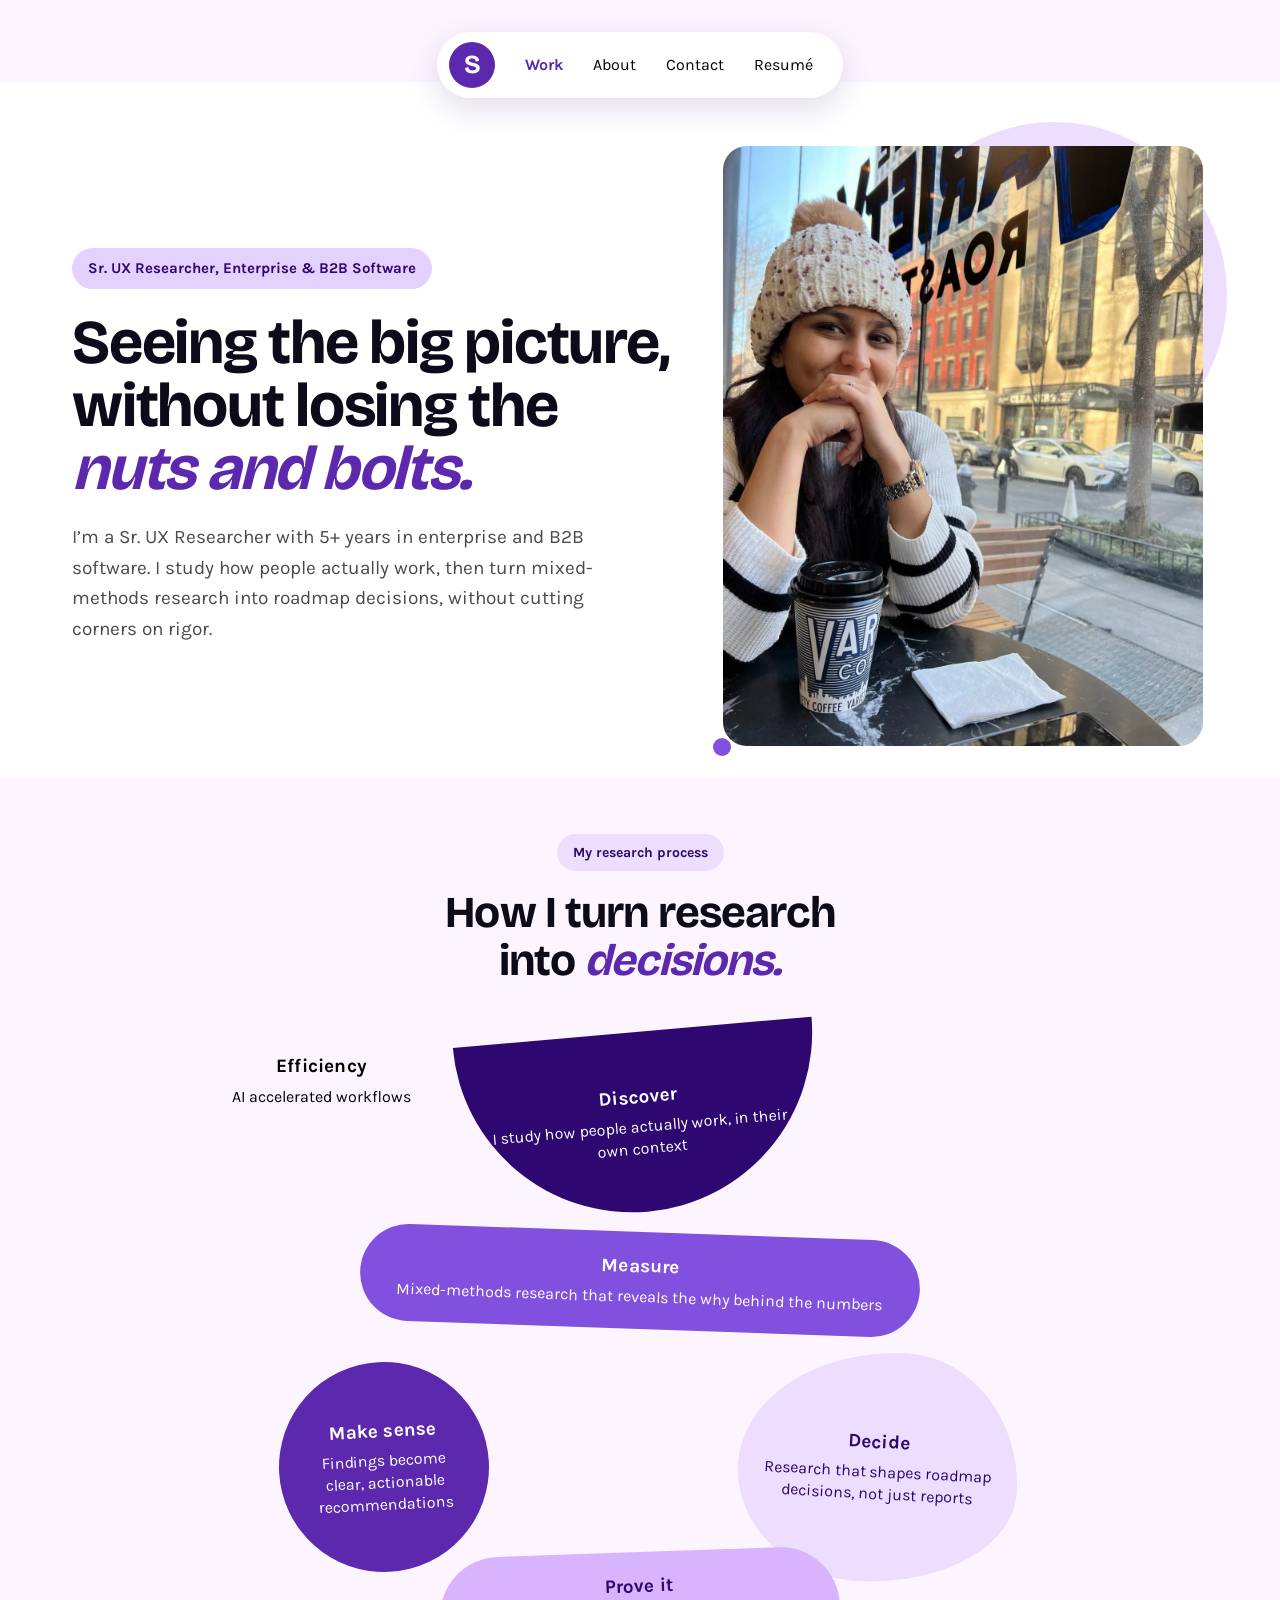
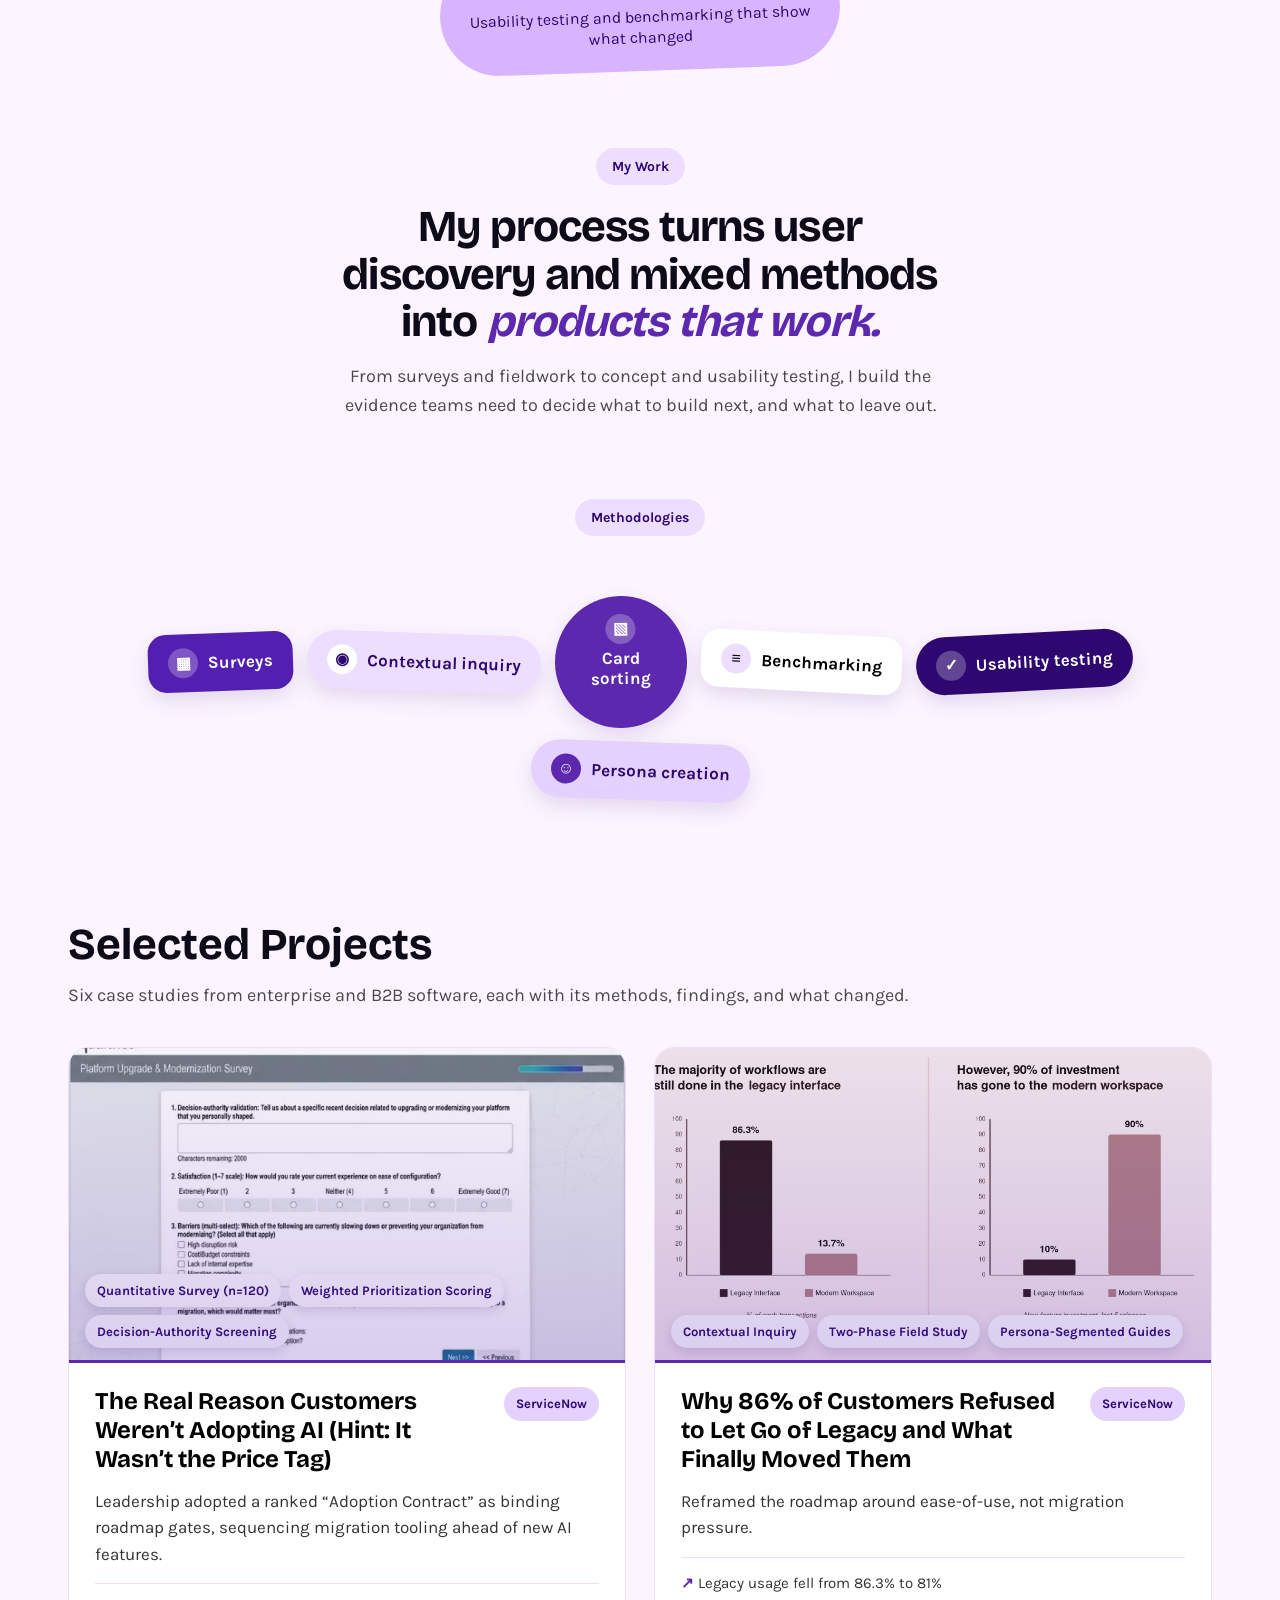
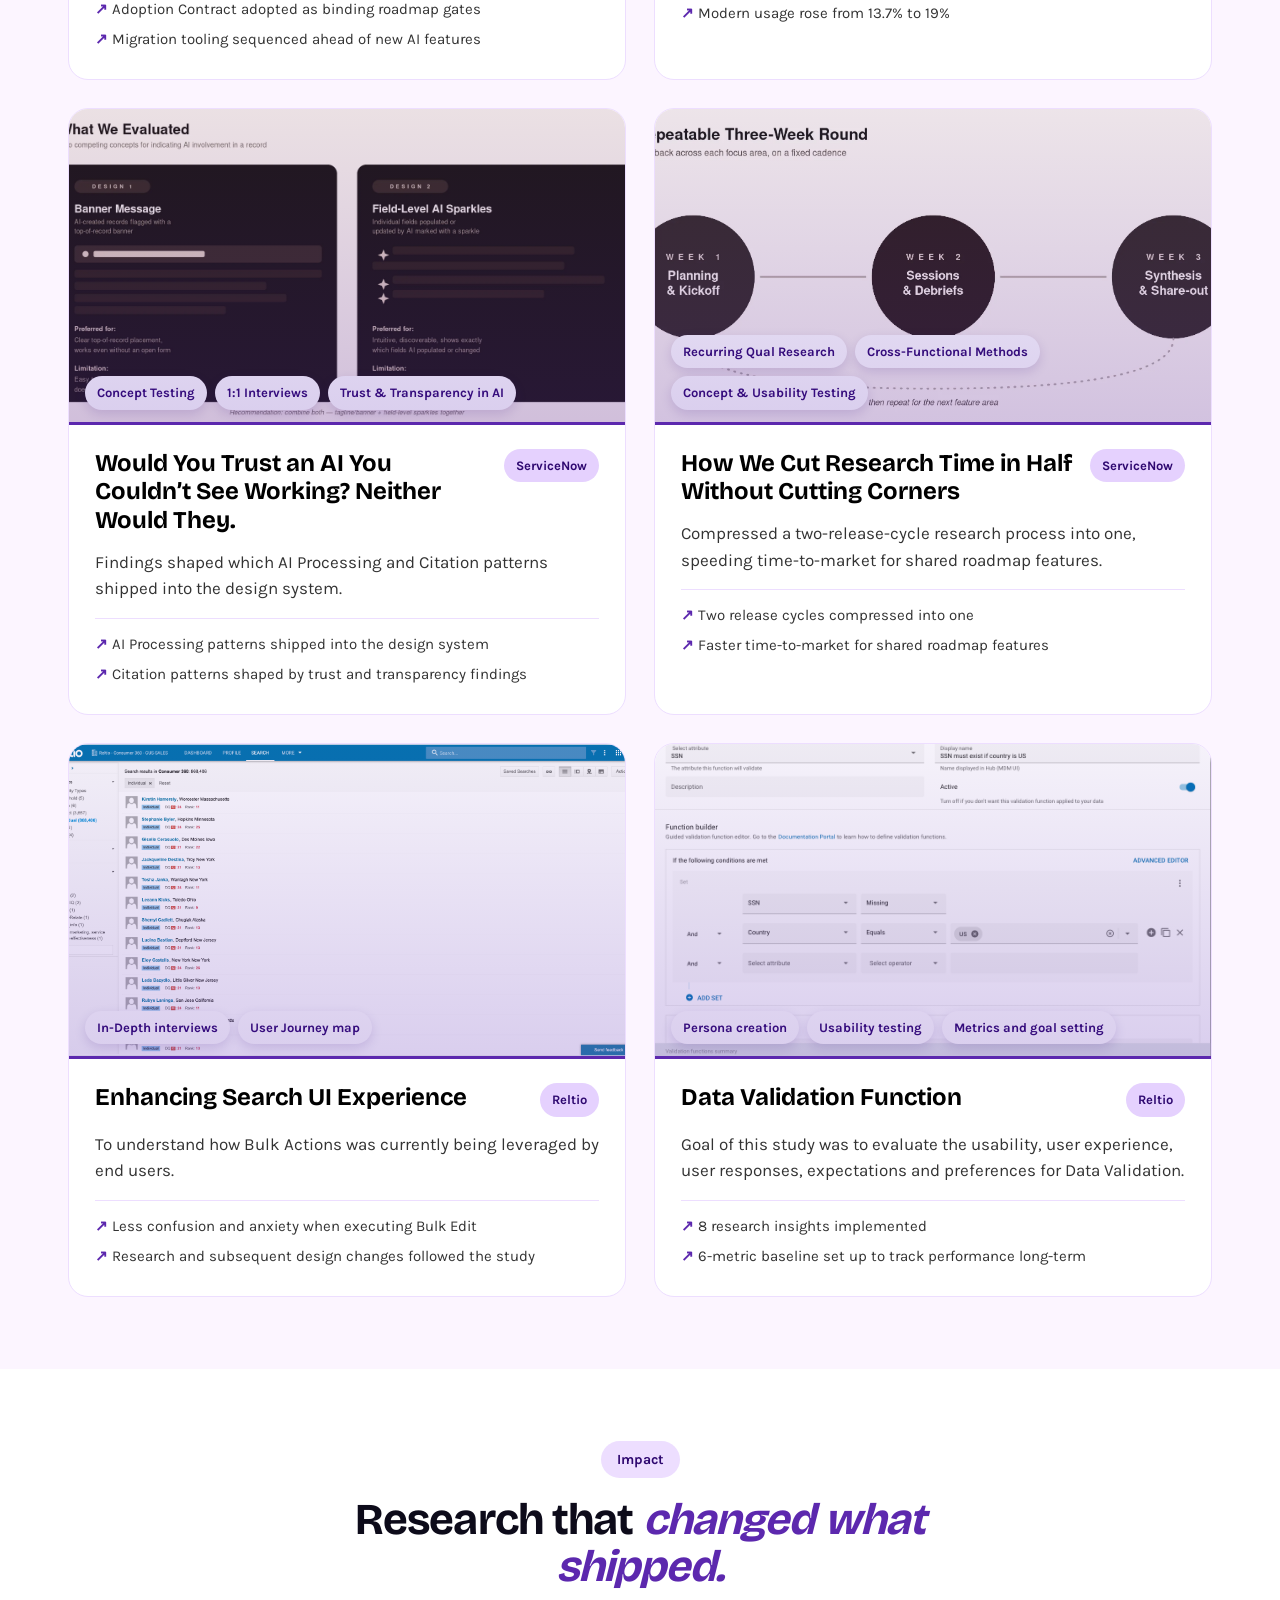
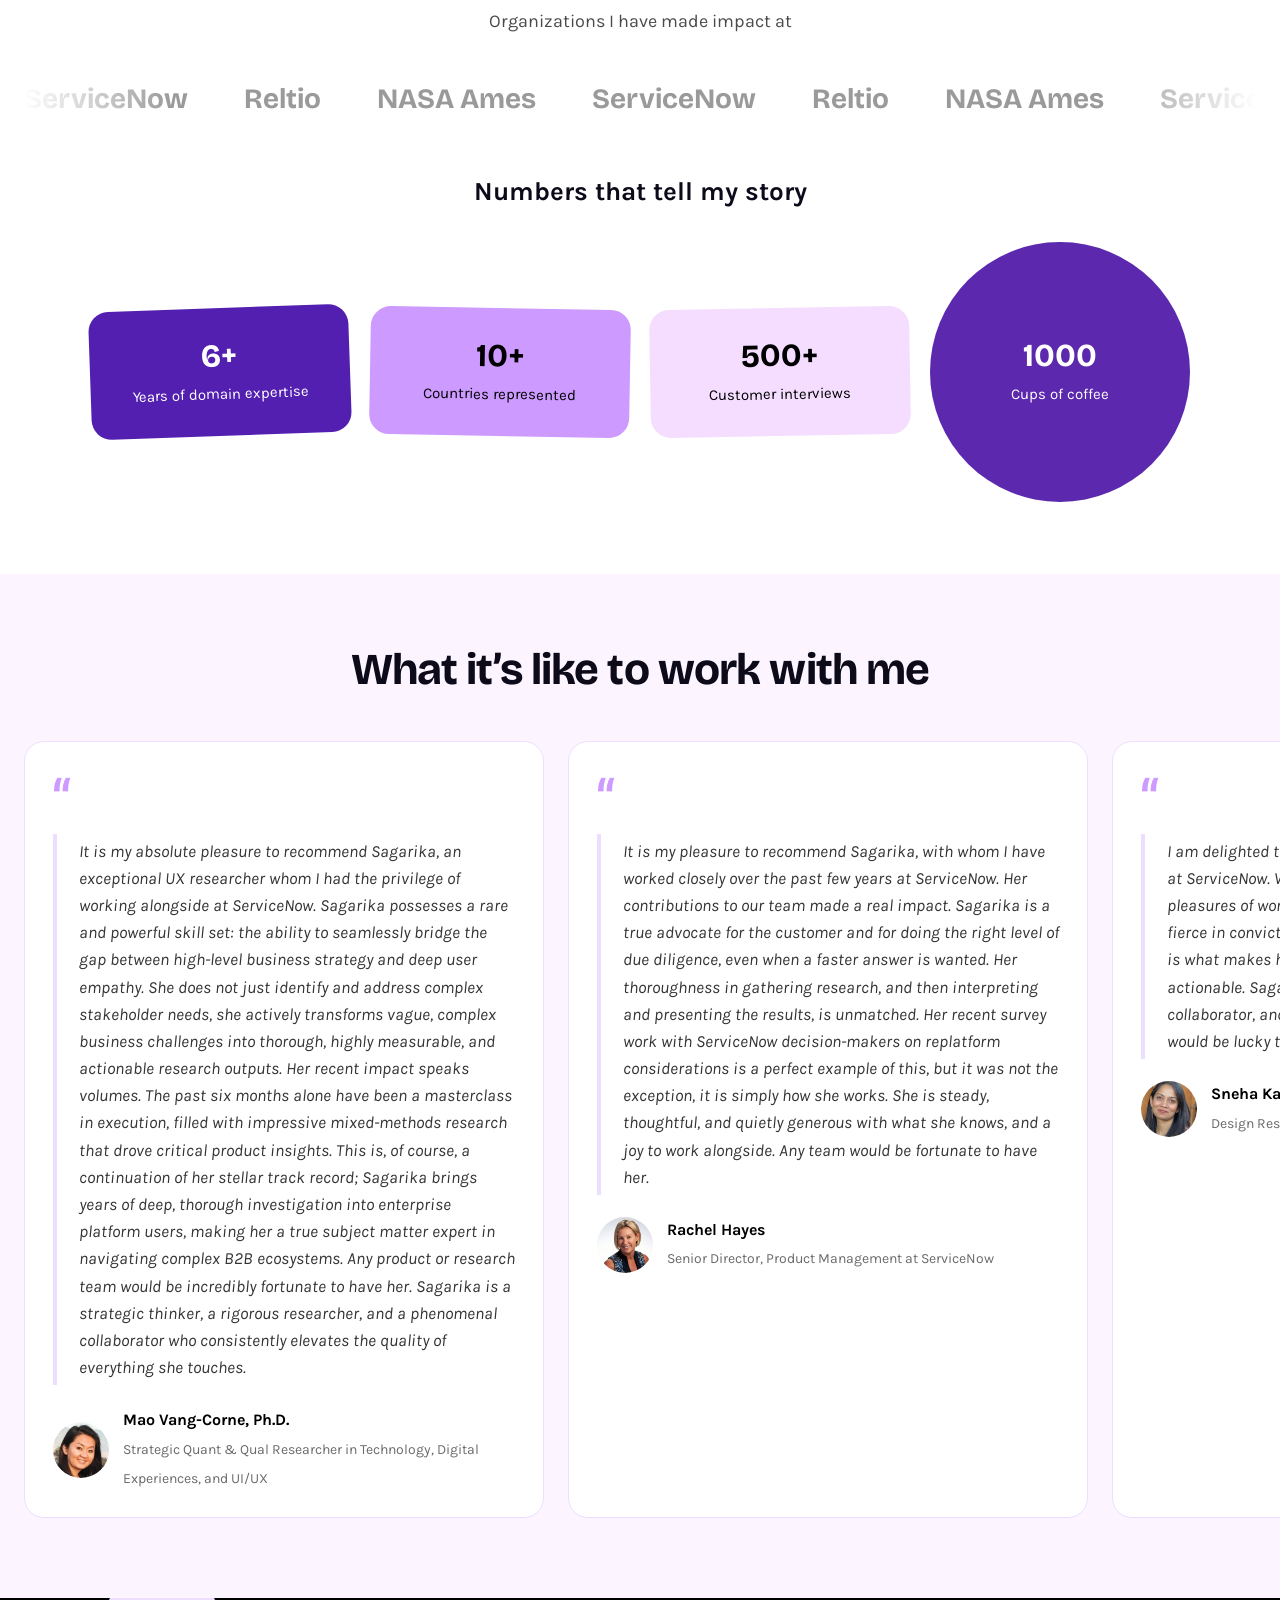
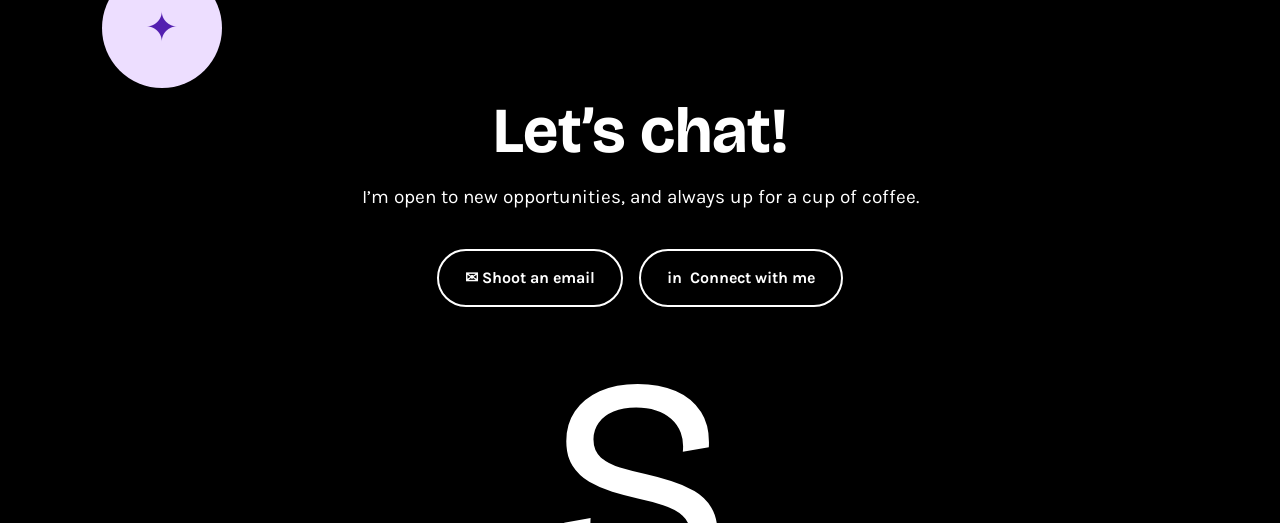
==== commit 3dc7142b: "Update index.html" ====
--- a/index.html
+++ b/index.html
@@ -10,7 +10,7 @@
   <link rel="preconnect" href="https://fonts.gstatic.com" crossorigin>
   <link href="https://fonts.googleapis.com/css2?family=Bricolage+Grotesque:opsz,wght@12..96,300;12..96,400;12..96,700&family=Karla:ital,wght@0,300;0,400;0,700;1,400&display=swap" rel="stylesheet">
   <link rel="stylesheet" href="assets/css/style.css?v=2">
-  <link rel="stylesheet" href="assets/css/framer.css?v=8">
+  <link rel="stylesheet" href="assets/css/framer.css?v=10">
 </head>
 <body class="framer s-home">
 
@@ -40,12 +40,13 @@
   <section class="s-pillars" aria-label="My research process">
     <span class="s-label">My research process</span>
     <h2>How I turn research<br>into <em>decisions.</em></h2>
-    <div class="s-process" aria-label="My research process, in five steps">
+    <div class="s-process" aria-label="My research process, in six steps">
       <div class="s-proc r1"><b>Discover</b><span>I study how people actually work, in their own context</span></div>
       <div class="s-proc r2"><b>Measure</b><span>Mixed-methods research that reveals the why behind the numbers</span></div>
       <div class="s-proc r3"><b>Make sense</b><span>Findings become clear, actionable recommendations</span></div>
       <div class="s-proc r4"><b>Decide</b><span>Research that shapes roadmap decisions, not just reports</span></div>
       <div class="s-proc r5"><b>Prove it</b><span>Usability testing and benchmarking that show what changed</span></div>
+      <div class="s-proc r6"><b>Efficiency</b><span>AI accelerated workflows</span></div>
     </div>
   </section>
 
@@ -236,6 +237,6 @@
     <div class="s-big-s" aria-hidden="true">S</div>
   </footer>
 
-  <script src="assets/js/main.js"></script>
+  <script src="assets/js/main.js?v=2"></script>
 </body>
 </html>
--- a/assets/css/framer.css
+++ b/assets/css/framer.css
@@ -260,3 +260,19 @@
   .s-process { height: auto; display: flex; flex-direction: column; gap: 14px; }
   .s-proc { position: static; width: auto !important; height: auto !important; transform: none !important; border-radius: 18px !important; }
 }
+
+/* Dynamic research process infographic: gentle float, hover lift, scroll reveal */
+.s-proc { transition: opacity 0.6s ease, scale 0.35s ease, box-shadow 0.35s ease; animation: proc-float 6s ease-in-out infinite; }
+.s-proc.r1 { animation-duration: 6.5s; }
+.s-proc.r2 { animation-duration: 7s; animation-delay: 0.8s; }
+.s-proc.r3 { animation-duration: 5.5s; animation-delay: 0.4s; }
+.s-proc.r4 { animation-duration: 7.5s; animation-delay: 1.2s; }
+.s-proc.r5 { animation-duration: 6s; animation-delay: 0.6s; }
+@keyframes proc-float { 0%, 100% { translate: 0 0; } 50% { translate: 0 -12px; } }
+.s-proc:hover { scale: 1.05; box-shadow: 0 18px 36px rgba(46, 8, 112, 0.28); z-index: 3; }
+.s-process.js-anim .s-proc { opacity: 0; }
+.s-process.js-anim .s-proc.in-view { opacity: 1; }
+@media (prefers-reduced-motion: reduce) {
+  .s-proc { animation: none; transition: none; }
+  .s-process.js-anim .s-proc { opacity: 1; }
+}
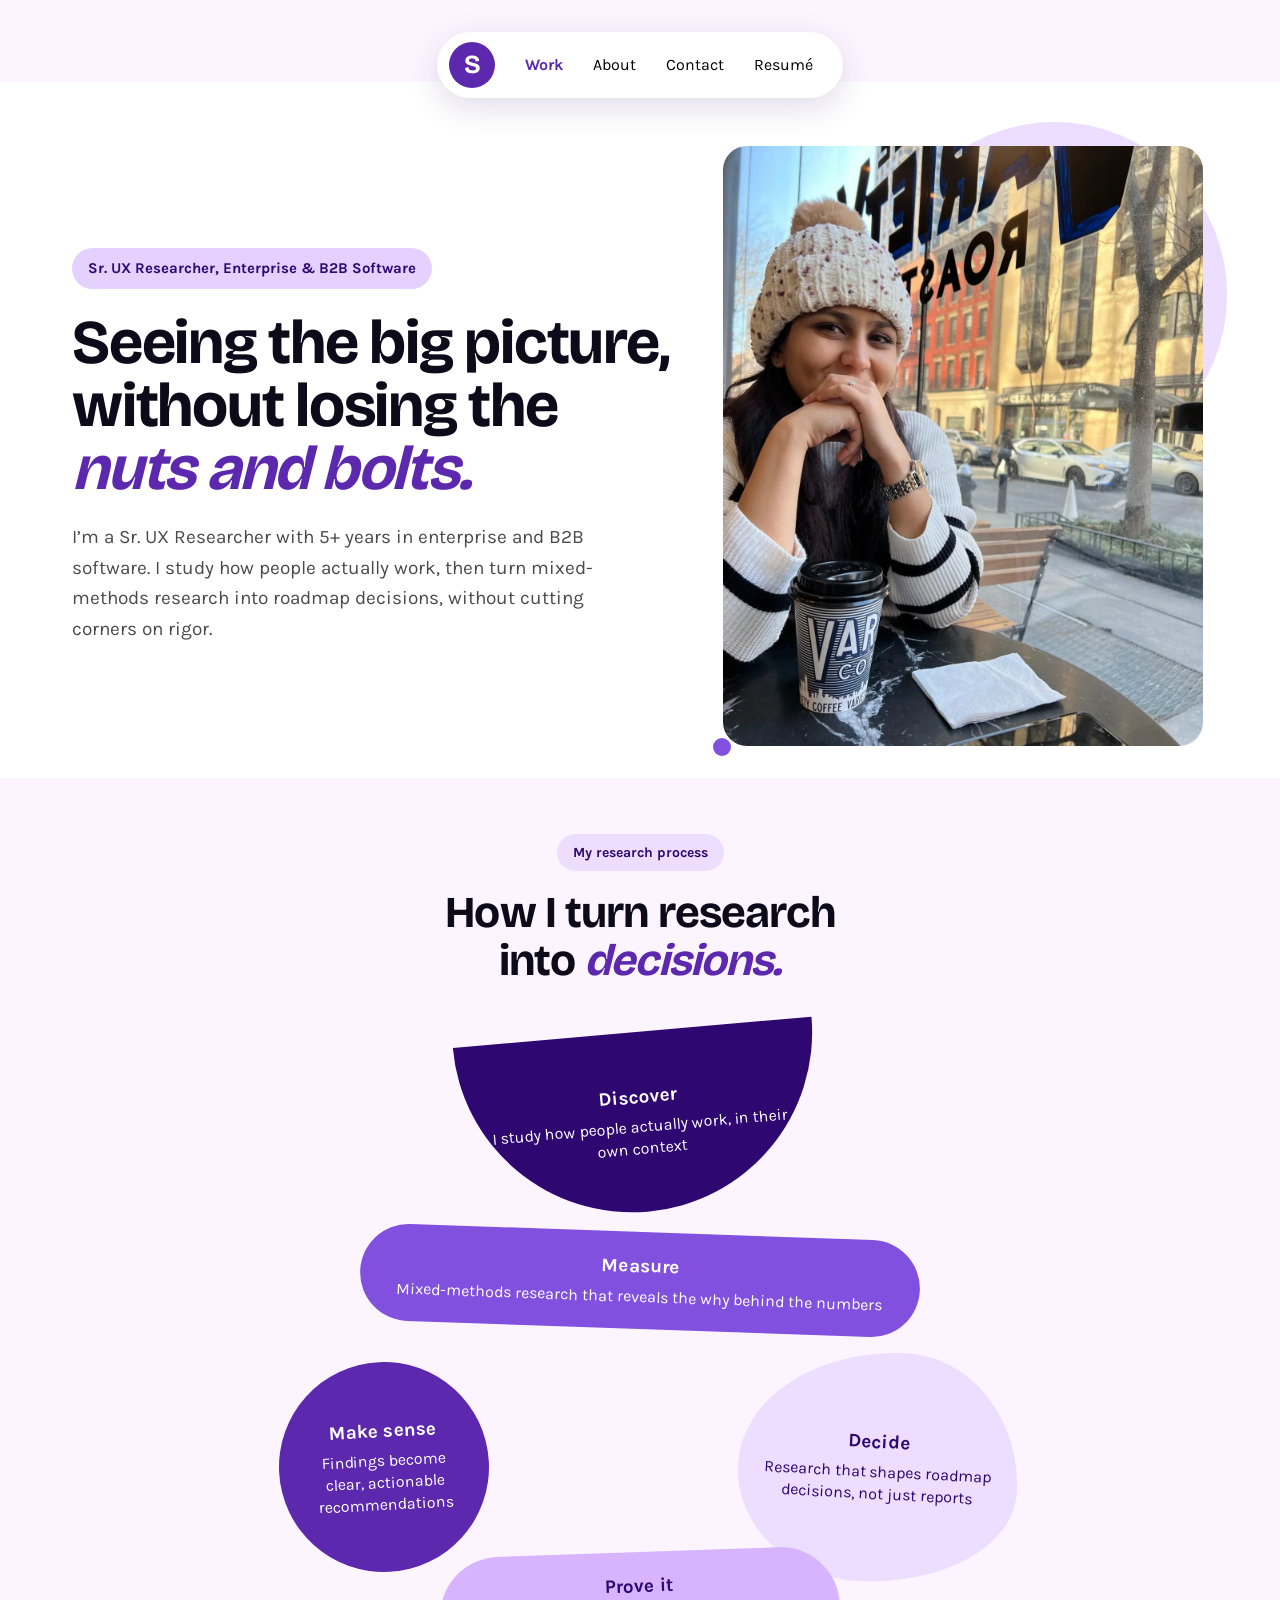
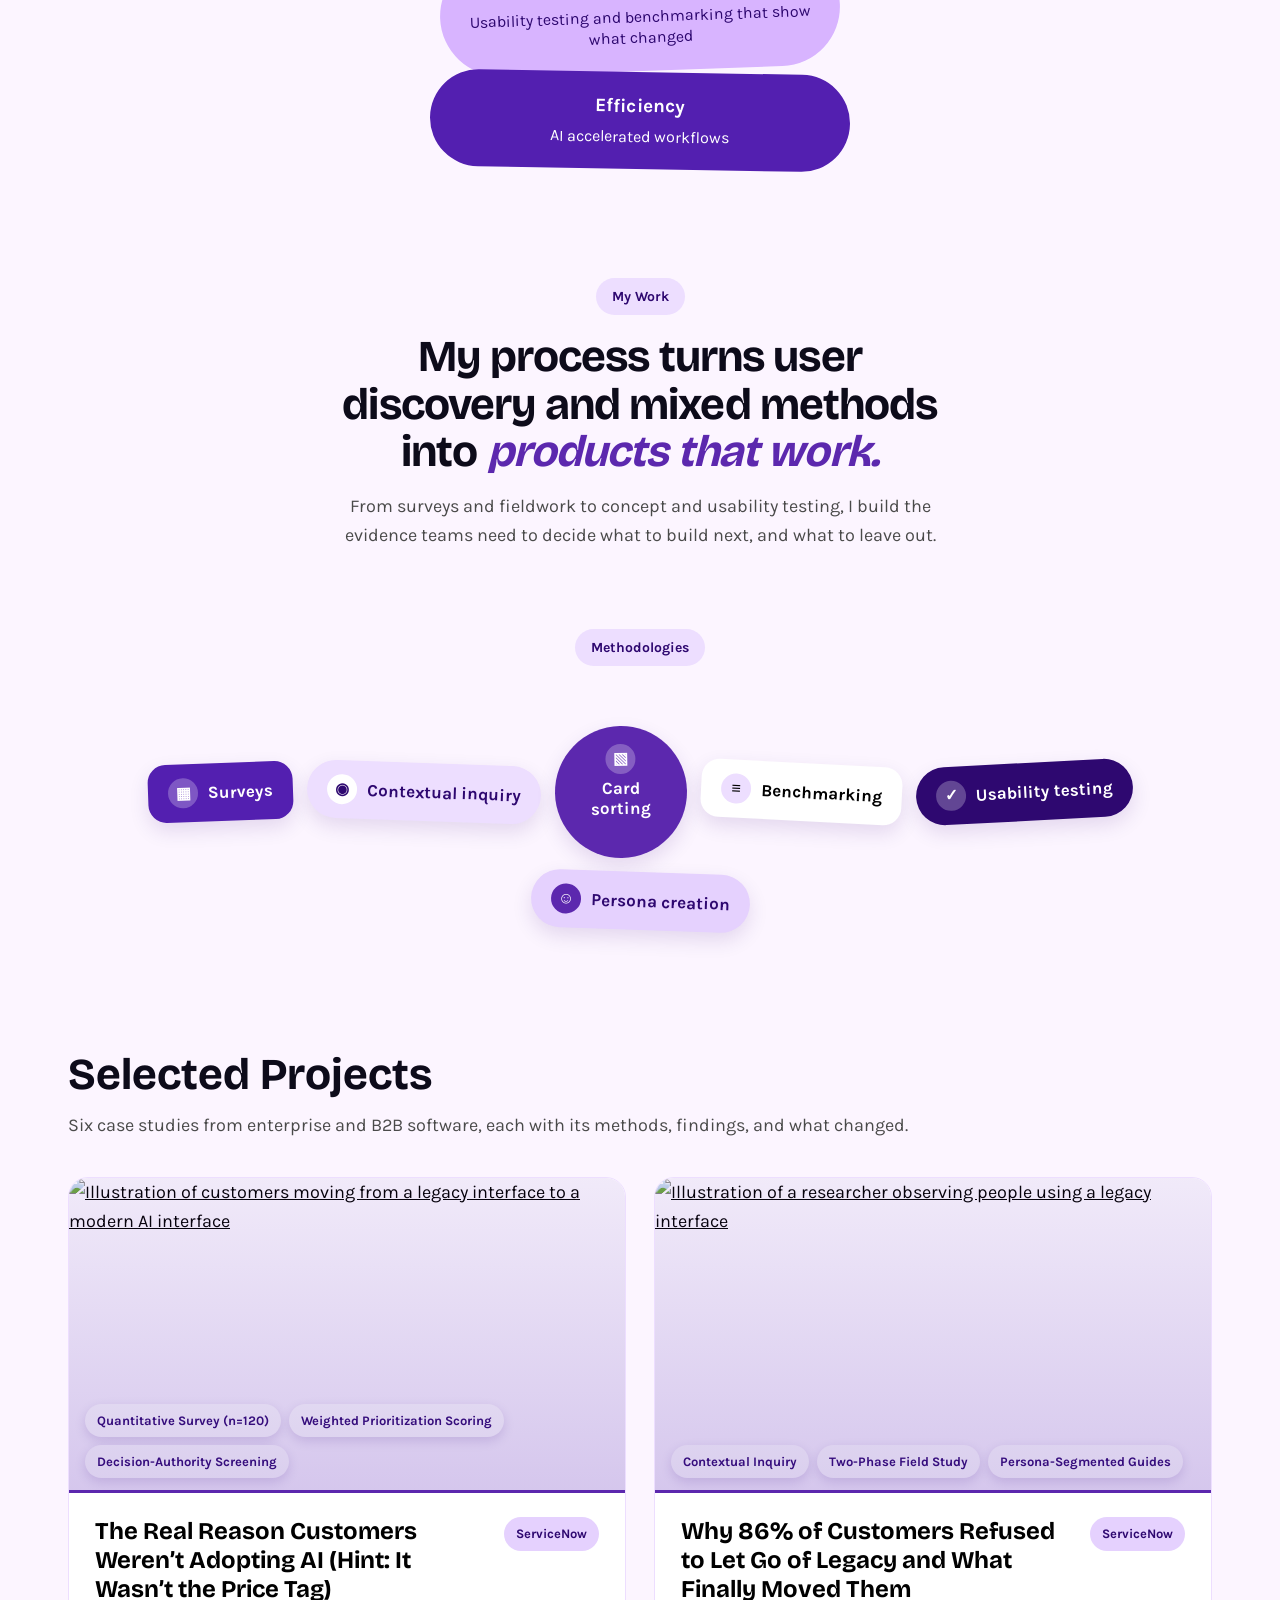
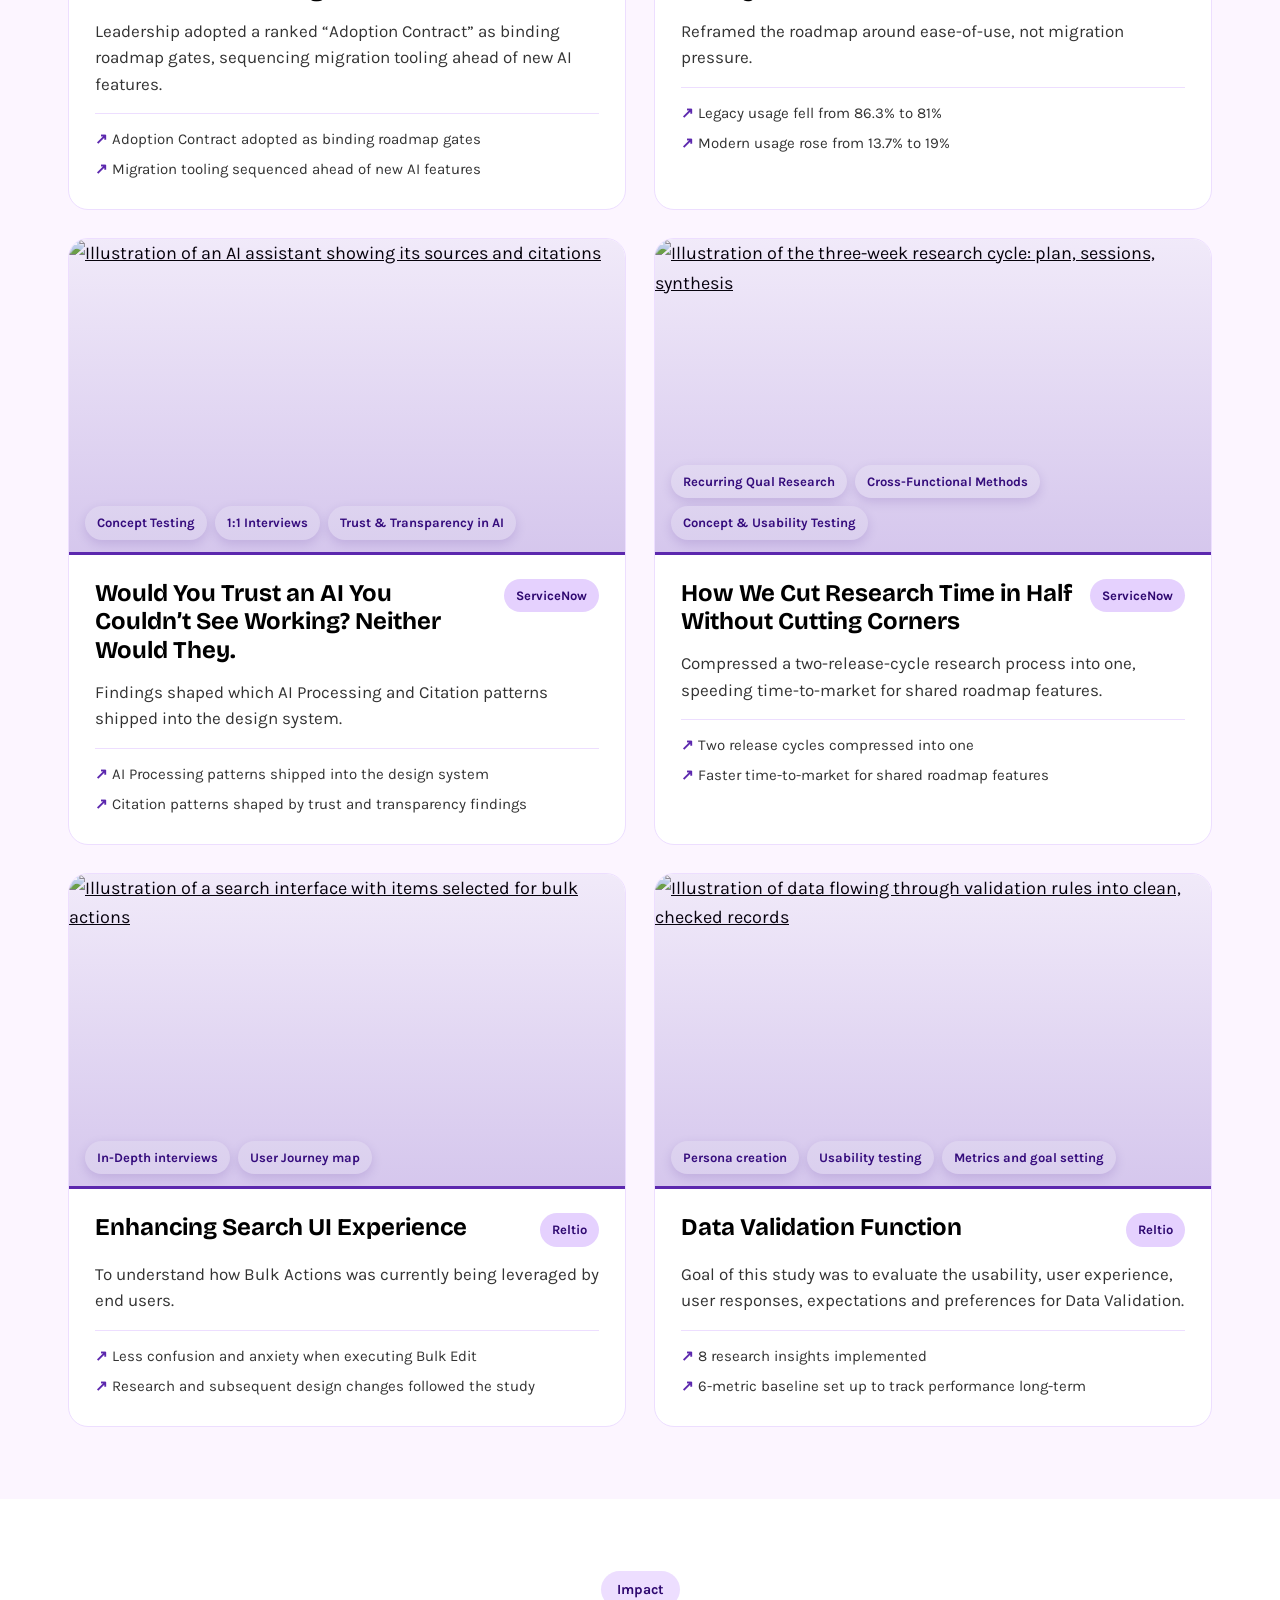
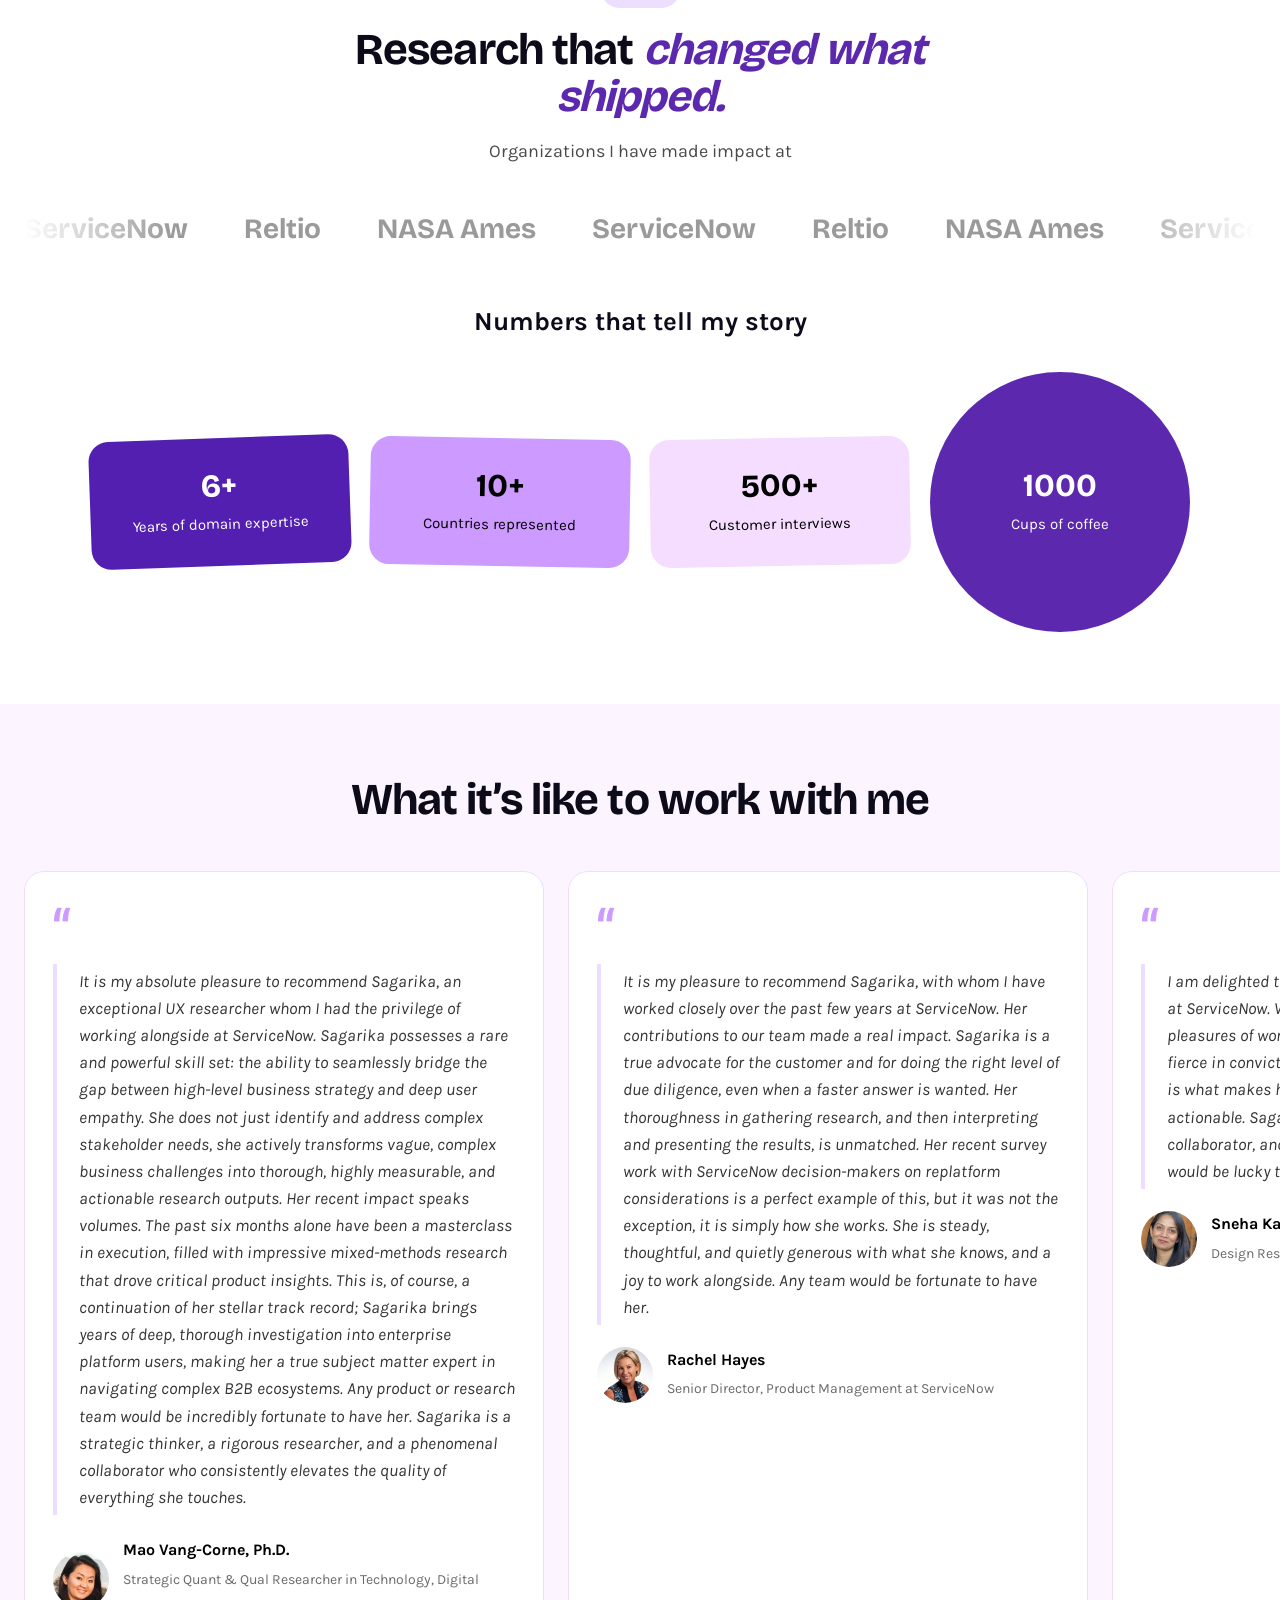
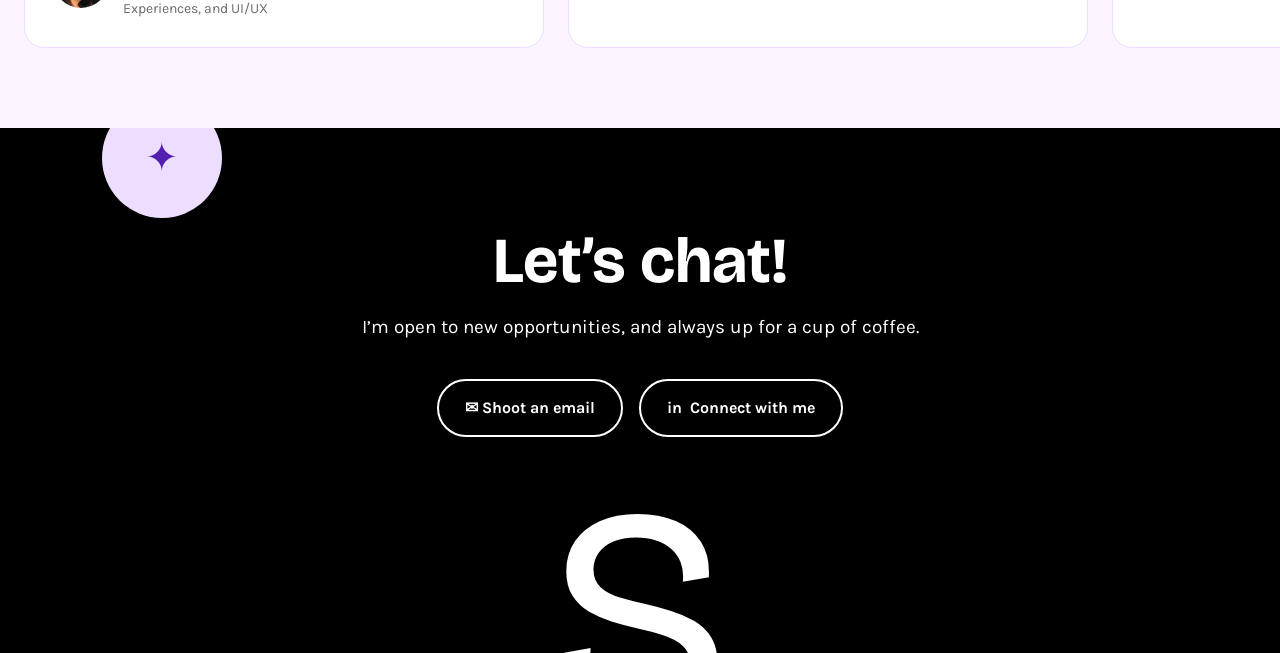
==== commit dc6749dc: "Update index.html" ====
--- a/index.html
+++ b/index.html
@@ -75,7 +75,7 @@
       <div class="s-grid">
 
         <article class="s-card">
-          <a class="s-card-media" href="projects/migration-readiness.html"><img src="assets/images/p1-migration/p1-survey.webp" alt="Platform Upgrade and Modernization survey in Qualtrics">
+          <a class="s-card-media" href="projects/migration-readiness.html"><img src="assets/images/thumbnails/thumb-migration.webp" alt="Illustration of customers moving from a legacy interface to a modern AI interface">
             <span class="s-card-tags"><span>Quantitative Survey (n=120)</span><span>Weighted Prioritization Scoring</span><span>Decision-Authority Screening</span></span>
           </a>
           <div class="s-card-body">
@@ -86,7 +86,7 @@
         </article>
 
         <article class="s-card">
-          <a class="s-card-media" href="projects/living-with-legacy.html"><img src="assets/images/p2-legacy/p2-charts.webp" alt="Charts showing 86.3% of workflows still done in the legacy interface">
+          <a class="s-card-media" href="projects/living-with-legacy.html"><img src="assets/images/thumbnails/thumb-legacy.webp" alt="Illustration of a researcher observing people using a legacy interface">
             <span class="s-card-tags"><span>Contextual Inquiry</span><span>Two-Phase Field Study</span><span>Persona-Segmented Guides</span></span>
           </a>
           <div class="s-card-body">
@@ -97,7 +97,7 @@
         </article>
 
         <article class="s-card">
-          <a class="s-card-media" href="projects/ai-processing-citations.html"><img src="assets/images/p3-ai/p3-concepts.webp" alt="Two AI concepts evaluated: banner message and field-level AI sparkles">
+          <a class="s-card-media" href="projects/ai-processing-citations.html"><img src="assets/images/thumbnails/thumb-ai-citations.webp" alt="Illustration of an AI assistant showing its sources and citations">
             <span class="s-card-tags"><span>Concept Testing</span><span>1:1 Interviews</span><span>Trust &amp; Transparency in AI</span></span>
           </a>
           <div class="s-card-body">
@@ -108,7 +108,7 @@
         </article>
 
         <article class="s-card">
-          <a class="s-card-media" href="projects/rolling-research.html"><img src="assets/images/p4-rolling/p4-three-week.webp" alt="The repeatable three-week Rolling Research round: planning, sessions, synthesis">
+          <a class="s-card-media" href="projects/rolling-research.html"><img src="assets/images/thumbnails/thumb-rolling.webp" alt="Illustration of the three-week research cycle: plan, sessions, synthesis">
             <span class="s-card-tags"><span>Recurring Qual Research</span><span>Cross-Functional Methods</span><span>Concept &amp; Usability Testing</span></span>
           </a>
           <div class="s-card-body">
@@ -119,7 +119,7 @@
         </article>
 
         <article class="s-card">
-          <a class="s-card-media" href="projects/enhancing-bulk-actions.html"><img src="assets/images/p5-bulk/p5-ui-1.png" alt="Reltio Search UI with faceted search results">
+          <a class="s-card-media" href="projects/enhancing-bulk-actions.html"><img src="assets/images/thumbnails/thumb-bulk.webp" alt="Illustration of a search interface with items selected for bulk actions">
             <span class="s-card-tags"><span>In-Depth interviews</span><span>User Journey map</span></span>
           </a>
           <div class="s-card-body">
@@ -130,7 +130,7 @@
         </article>
 
         <article class="s-card">
-          <a class="s-card-media" href="projects/data-validation-function.html"><img src="assets/images/p6-dv/p6-ui-1.png" alt="Data Validation function builder in Reltio">
+          <a class="s-card-media" href="projects/data-validation-function.html"><img src="assets/images/thumbnails/thumb-data-validation.webp" alt="Illustration of data flowing through validation rules into clean, checked records">
             <span class="s-card-tags"><span>Persona creation</span><span>Usability testing</span><span>Metrics and goal setting</span></span>
           </a>
           <div class="s-card-body">
--- a/assets/css/framer.css
+++ b/assets/css/framer.css
@@ -246,7 +246,7 @@
 }
 
 /* My research process infographic */
-.s-process { position: relative; max-width: 860px; height: 620px; margin: 48px auto 0; }
+.s-process { position: relative; max-width: 860px; height: 750px; margin: 48px auto 0; }
 .s-proc { position: absolute; display: flex; flex-direction: column; align-items: center; justify-content: center; gap: 6px; text-align: center; padding: 22px; box-sizing: border-box; font-size: 16px; line-height: 1.35; }
 .s-proc b { font-size: 19px; letter-spacing: 0.01em; }
 .s-proc.r1 { width: 360px; height: 180px; top: 0; left: 50%; transform: translateX(-50%) rotate(-5deg); background: #2E0870; color: #FFFFFF; border-radius: 0 0 180px 180px; }
@@ -276,3 +276,5 @@
   .s-proc { animation: none; transition: none; }
   .s-process.js-anim .s-proc { opacity: 1; }
 }
+
+.s-proc.r6 { width: 420px; top: 640px; left: 50%; transform: translateX(-50%) rotate(1deg); background: #531FB0; color: #FFFFFF; border-radius: 999px; animation-duration: 6.8s; animation-delay: 1s; }
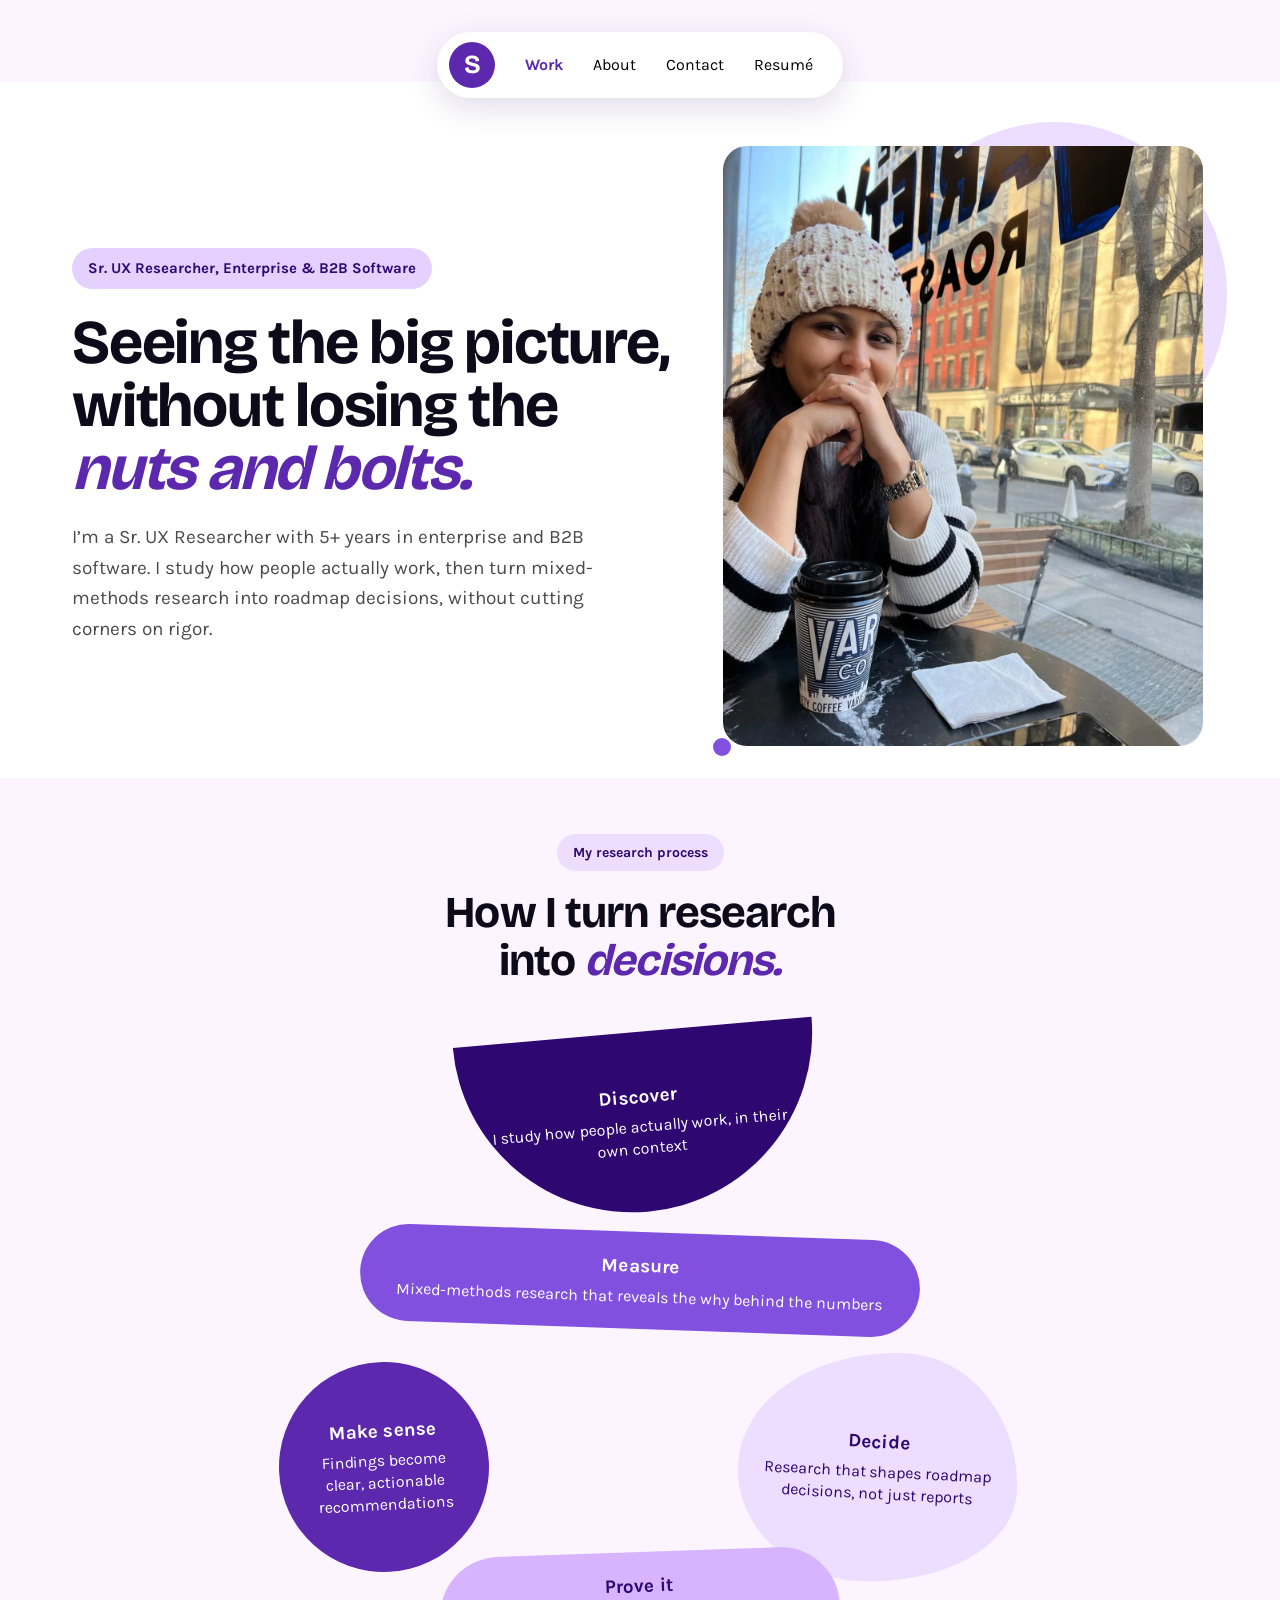
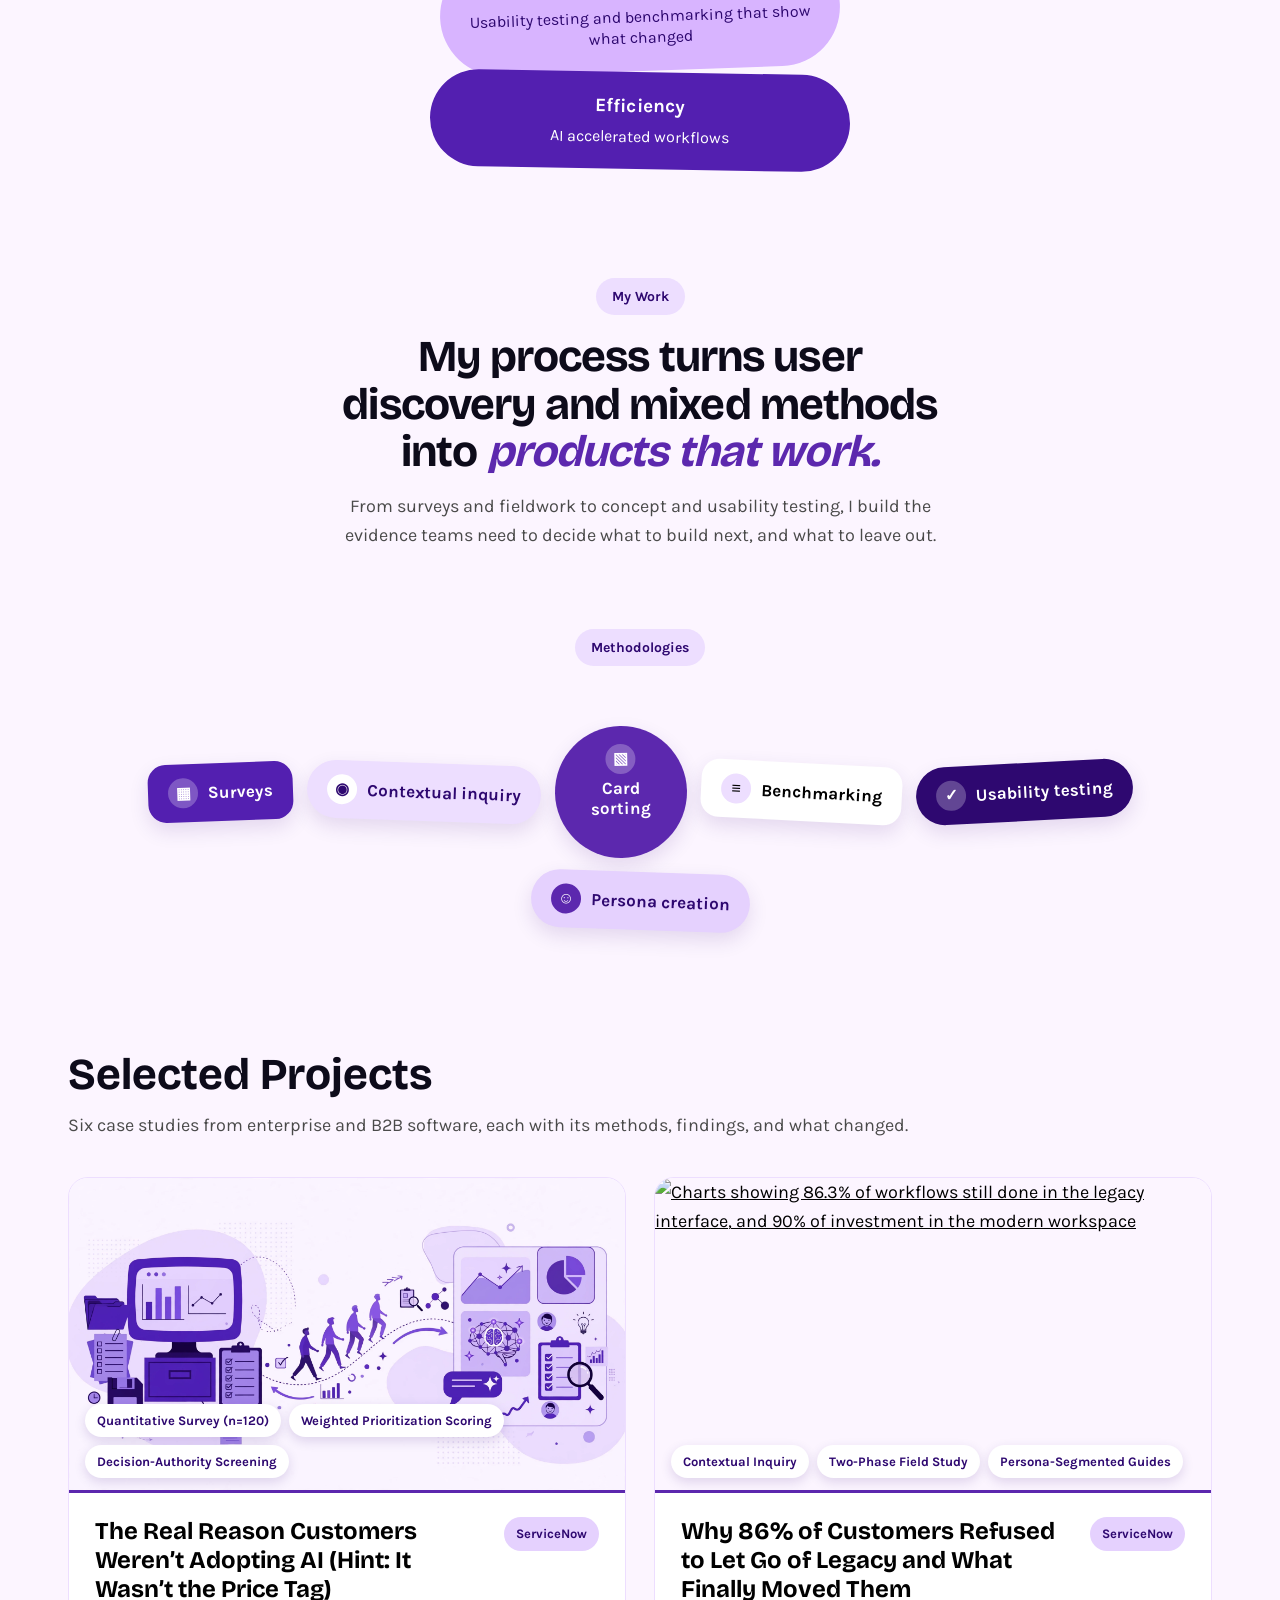
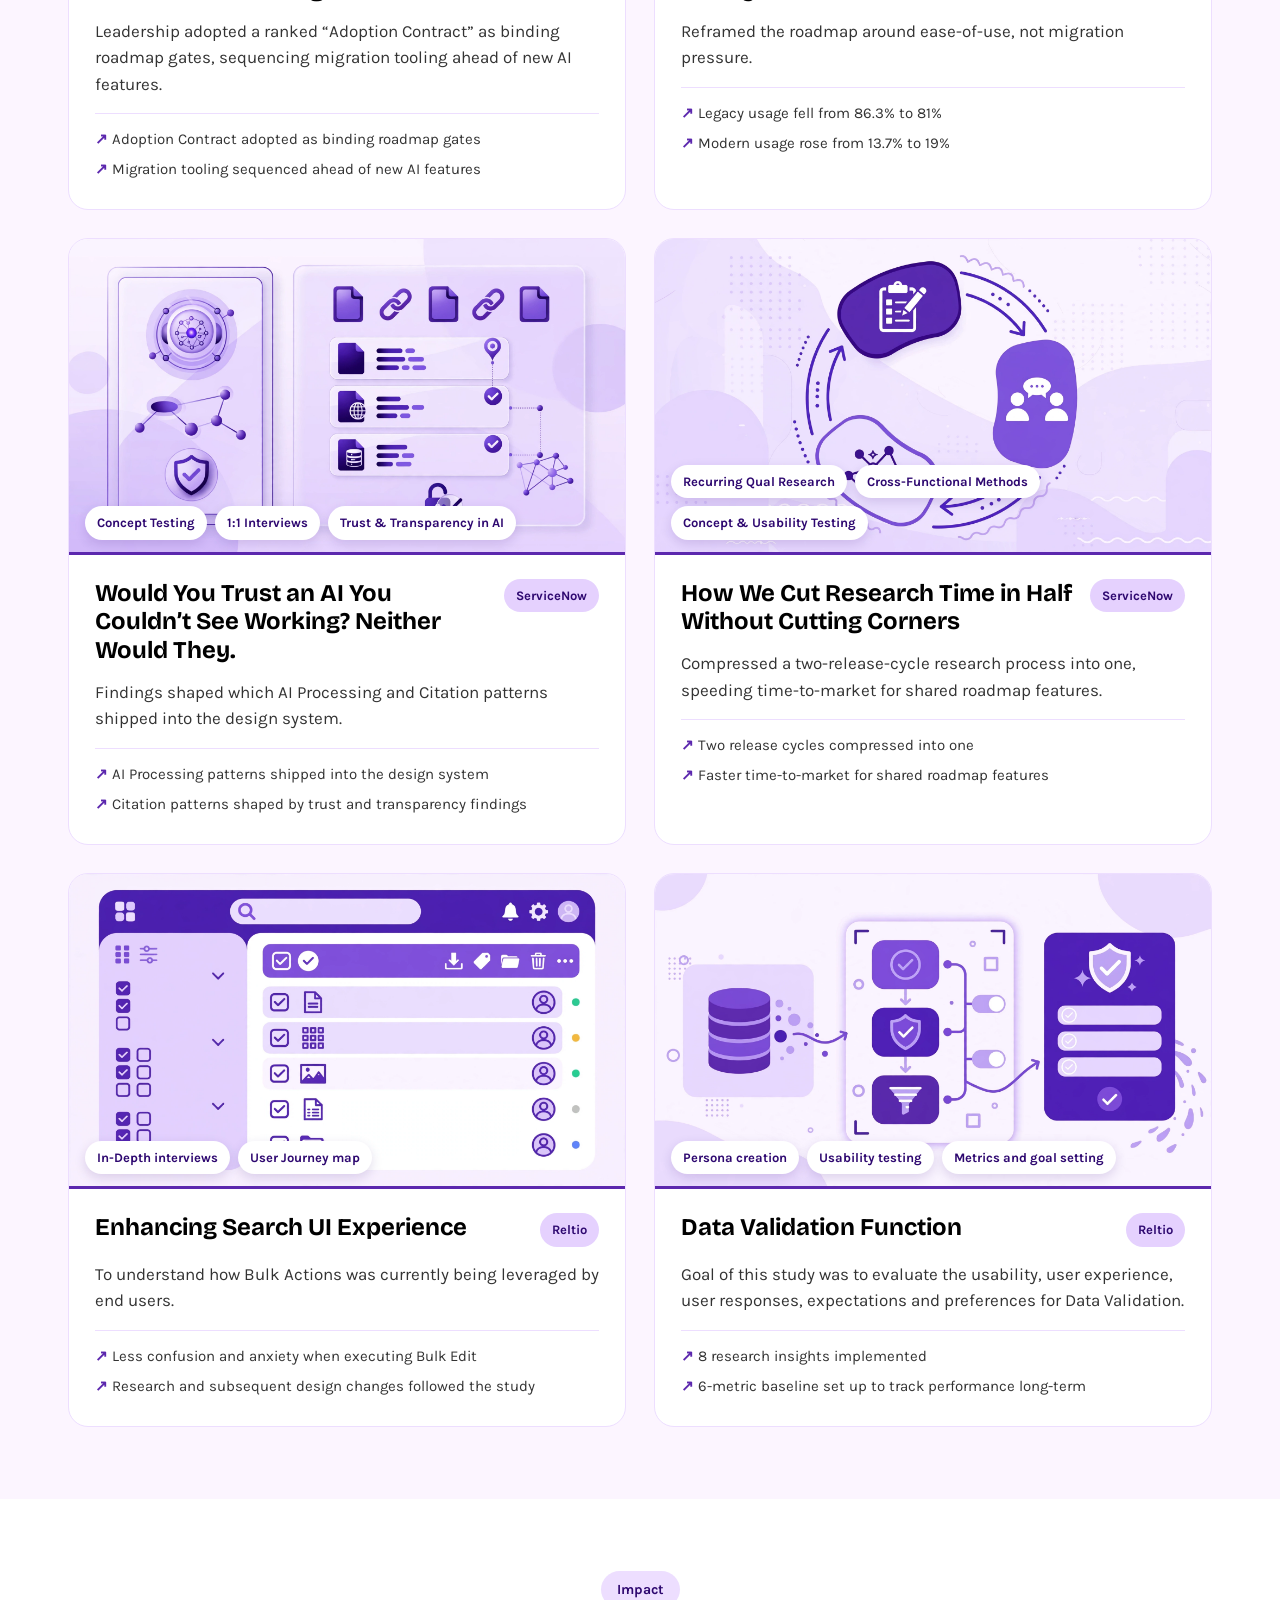
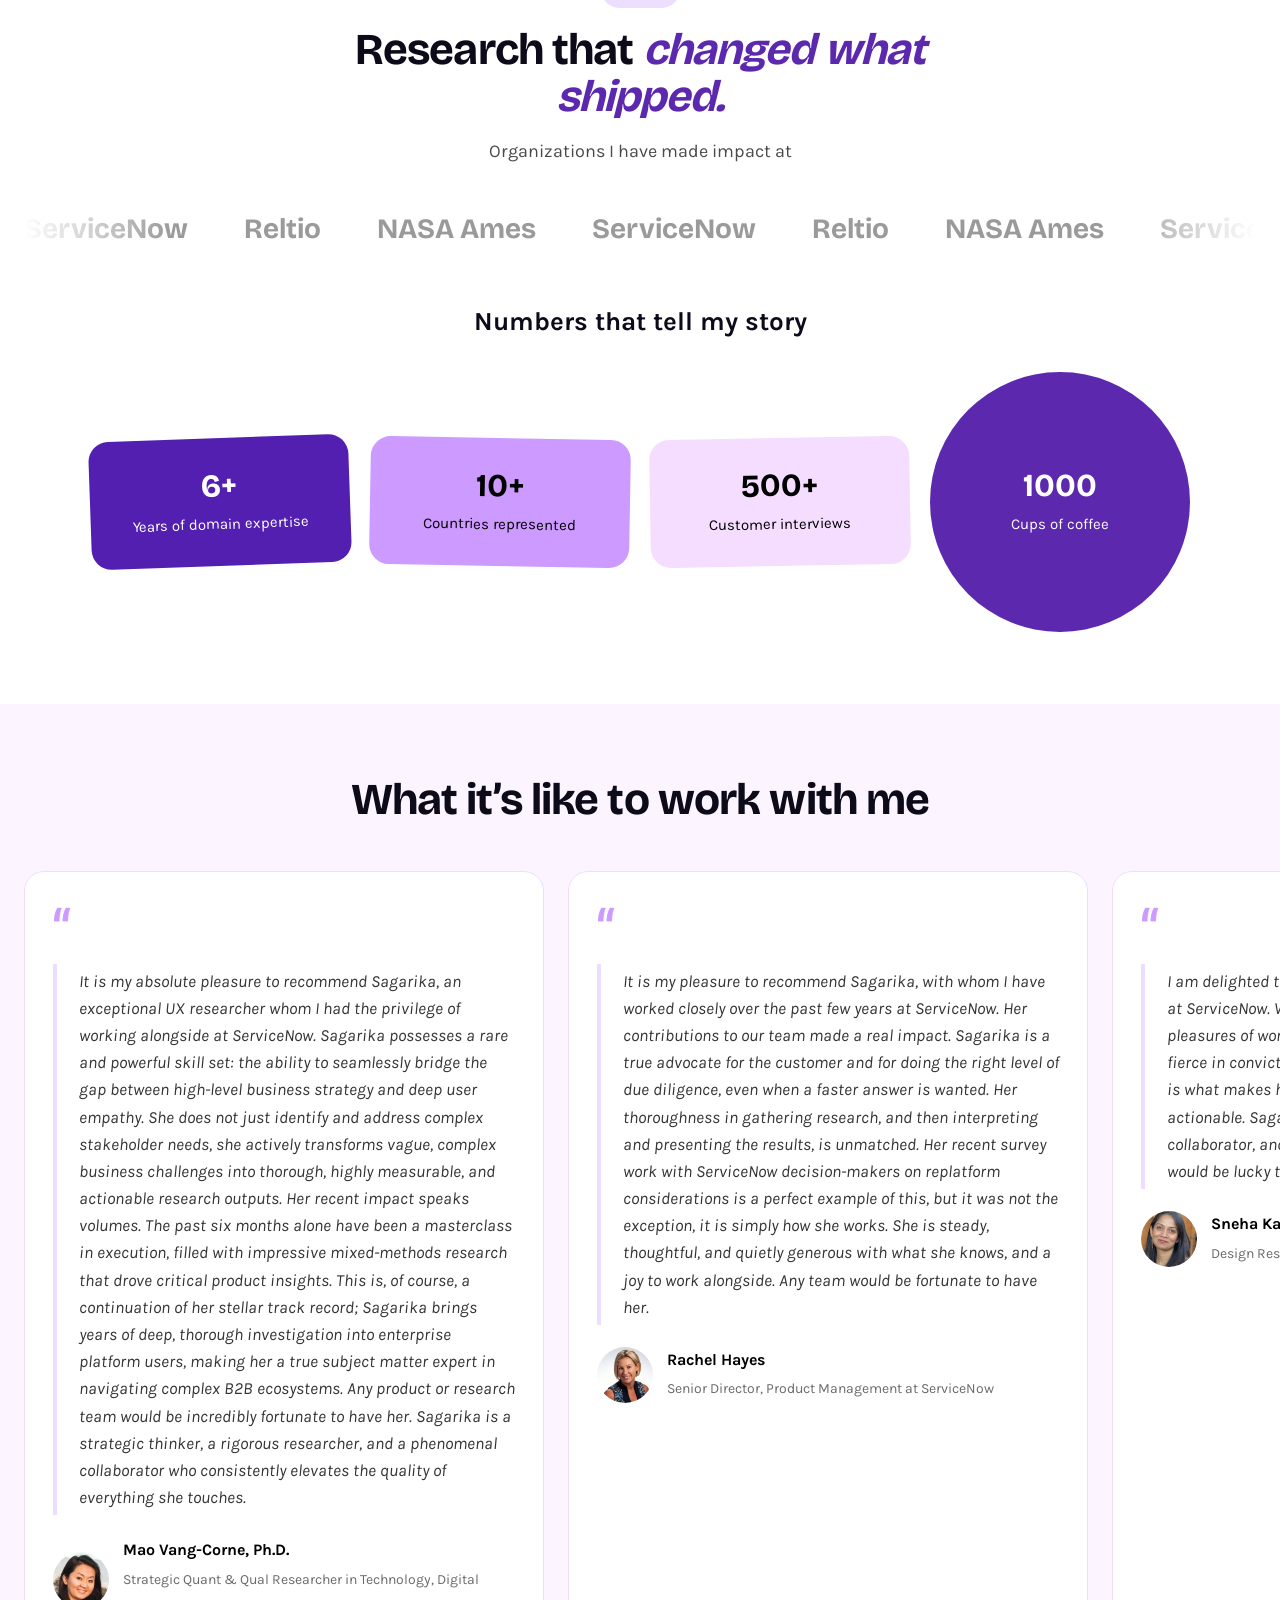
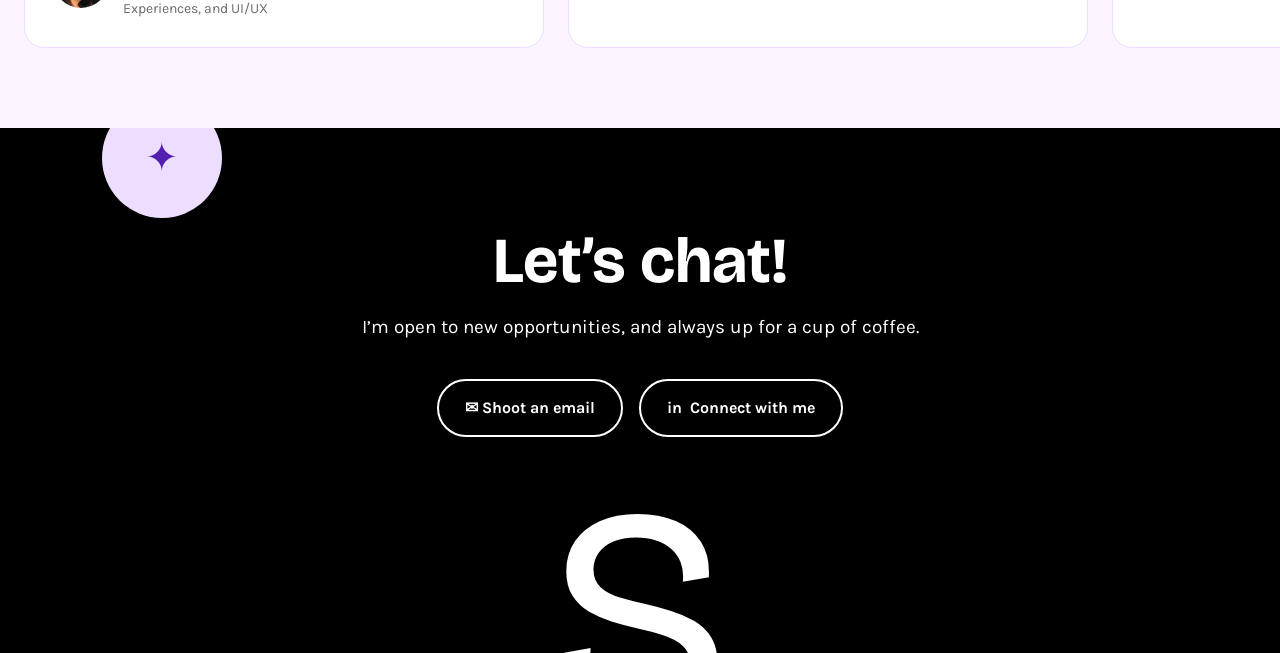
==== commit 8d985ef9: "Update index.html" ====
--- a/index.html
+++ b/index.html
@@ -86,7 +86,7 @@
         </article>
 
         <article class="s-card">
-          <a class="s-card-media" href="projects/living-with-legacy.html"><img src="assets/images/thumbnails/thumb-legacy.webp" alt="Illustration of a researcher observing people using a legacy interface">
+          <a class="s-card-media" href="projects/living-with-legacy.html"><img src="assets/images/thumbnails/thumb-legacy-chart.webp" alt="Charts showing 86.3% of workflows still done in the legacy interface, and 90% of investment in the modern workspace">
             <span class="s-card-tags"><span>Contextual Inquiry</span><span>Two-Phase Field Study</span><span>Persona-Segmented Guides</span></span>
           </a>
           <div class="s-card-body">
--- a/assets/css/framer.css
+++ b/assets/css/framer.css
@@ -170,8 +170,7 @@
 .s-grid { display: grid; grid-template-columns: 1fr 1fr; gap: 28px; margin-top: 36px; }
 .s-card { background: #FFFFFF; border: 1px solid #EDDEFF; border-radius: 20px; overflow: hidden; display: flex; flex-direction: column; }
 .s-card-media { position: relative; display: block; overflow: hidden; border-bottom: 3px solid #5C28AE; }
-.s-card-media img { width: 100%; aspect-ratio: 16 / 9; object-fit: cover; display: block; background: #FCF5FF; filter: saturate(0.85) hue-rotate(-8deg); transition: transform 0.4s ease; }
-.s-card-media::after { content: ""; position: absolute; inset: 0; background: linear-gradient(180deg, rgba(92, 40, 174, 0.06) 0%, rgba(83, 31, 176, 0.22) 100%); pointer-events: none; }
+.s-card-media img { width: 100%; aspect-ratio: 16 / 9; object-fit: cover; display: block; background: #FCF5FF; transition: transform 0.4s ease; }
 .s-card:hover .s-card-media img { transform: scale(1.04); }
 .s-card-tags { position: absolute; left: 16px; bottom: 12px; display: flex; gap: 8px; flex-wrap: wrap; }
 .s-card-tags span { background: #FFFFFF; color: #2E0870; border-radius: 999px; padding: 6px 12px; font-size: 13px; font-weight: 700; box-shadow: 0 4px 12px rgba(46, 8, 112, 0.14); }
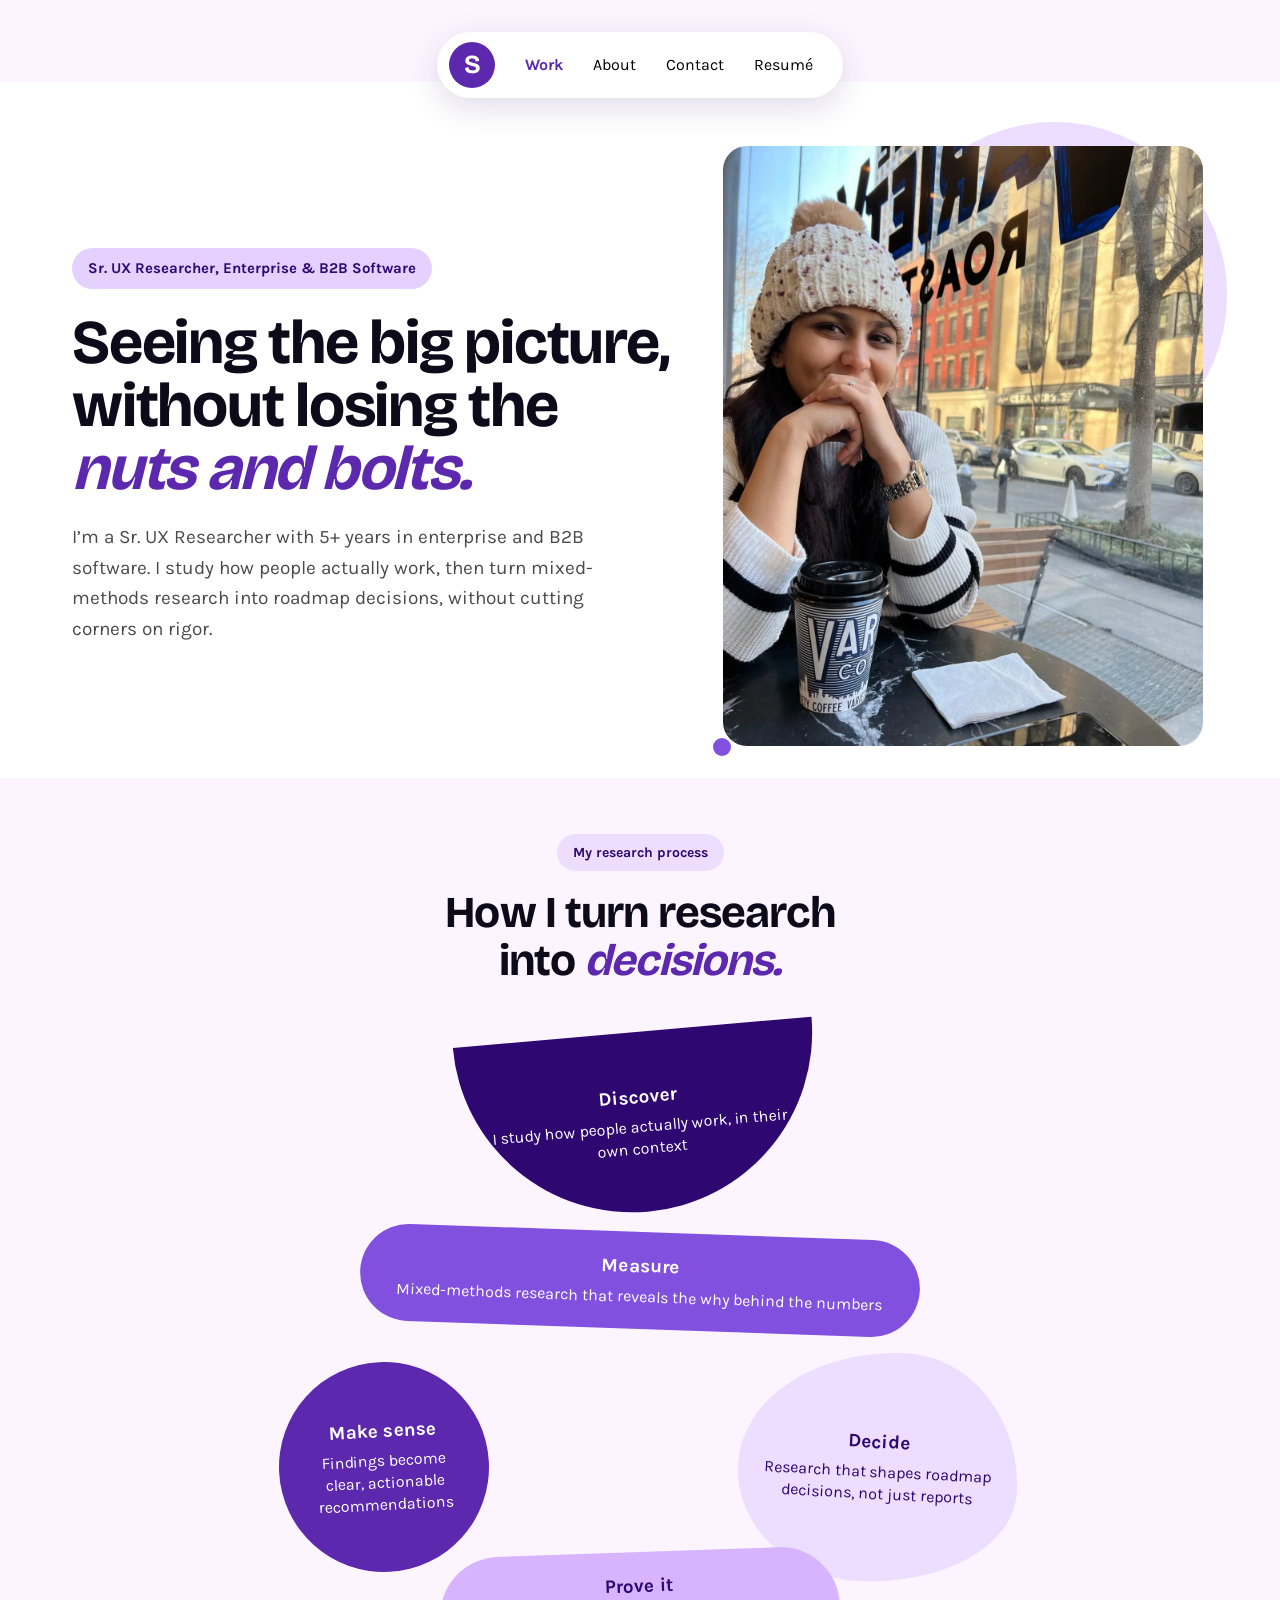
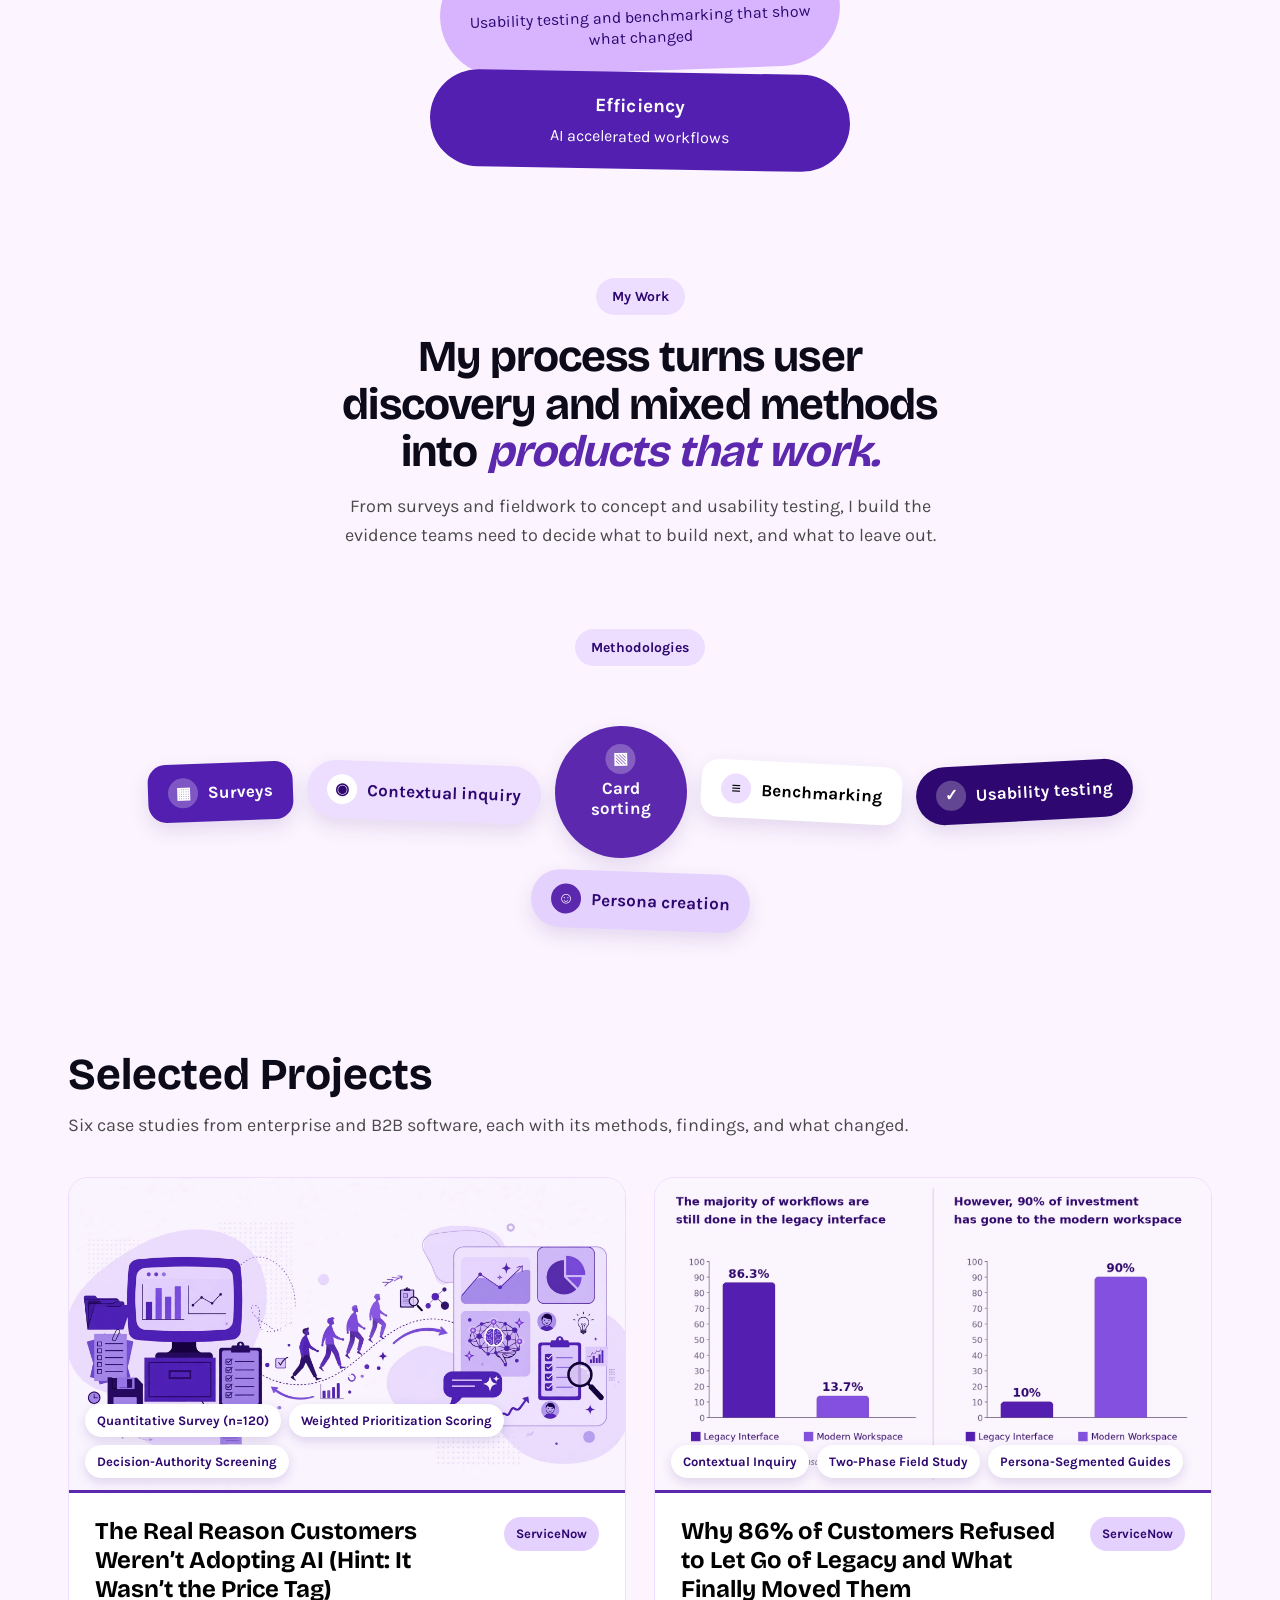
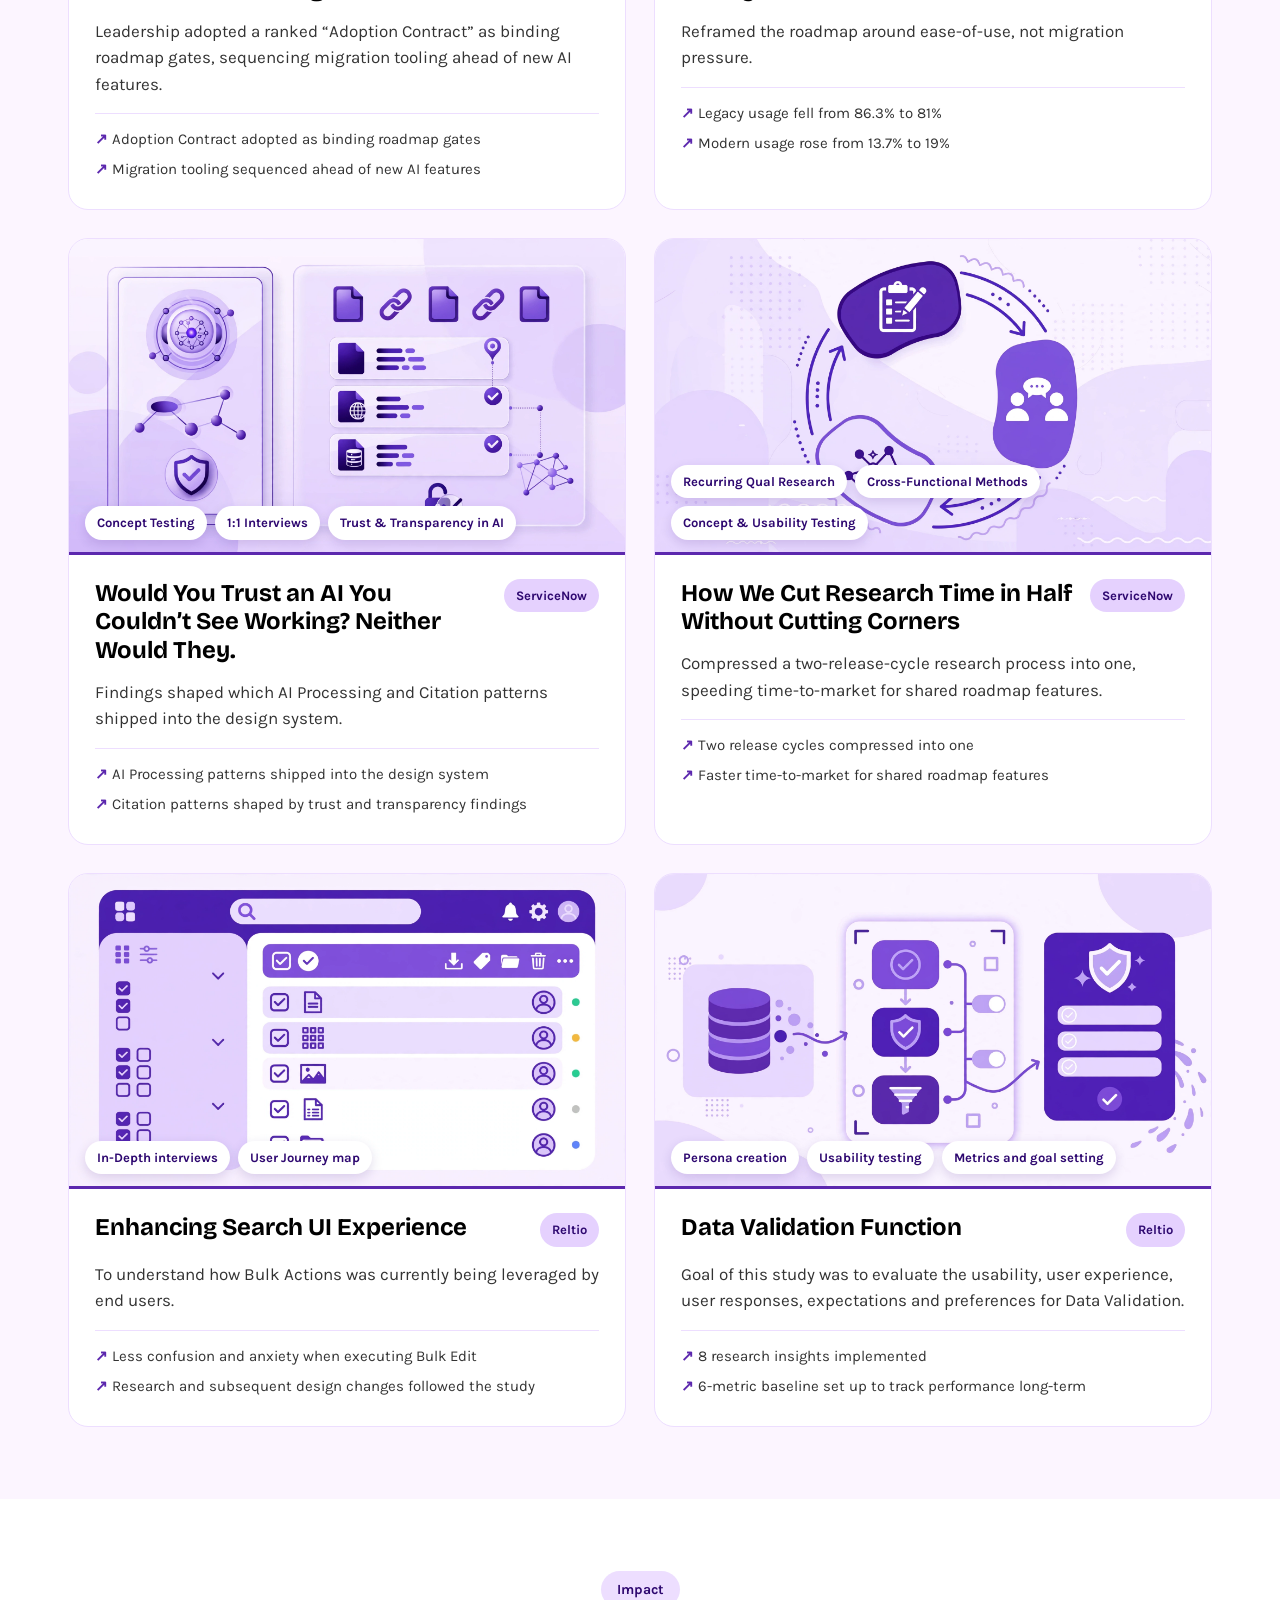
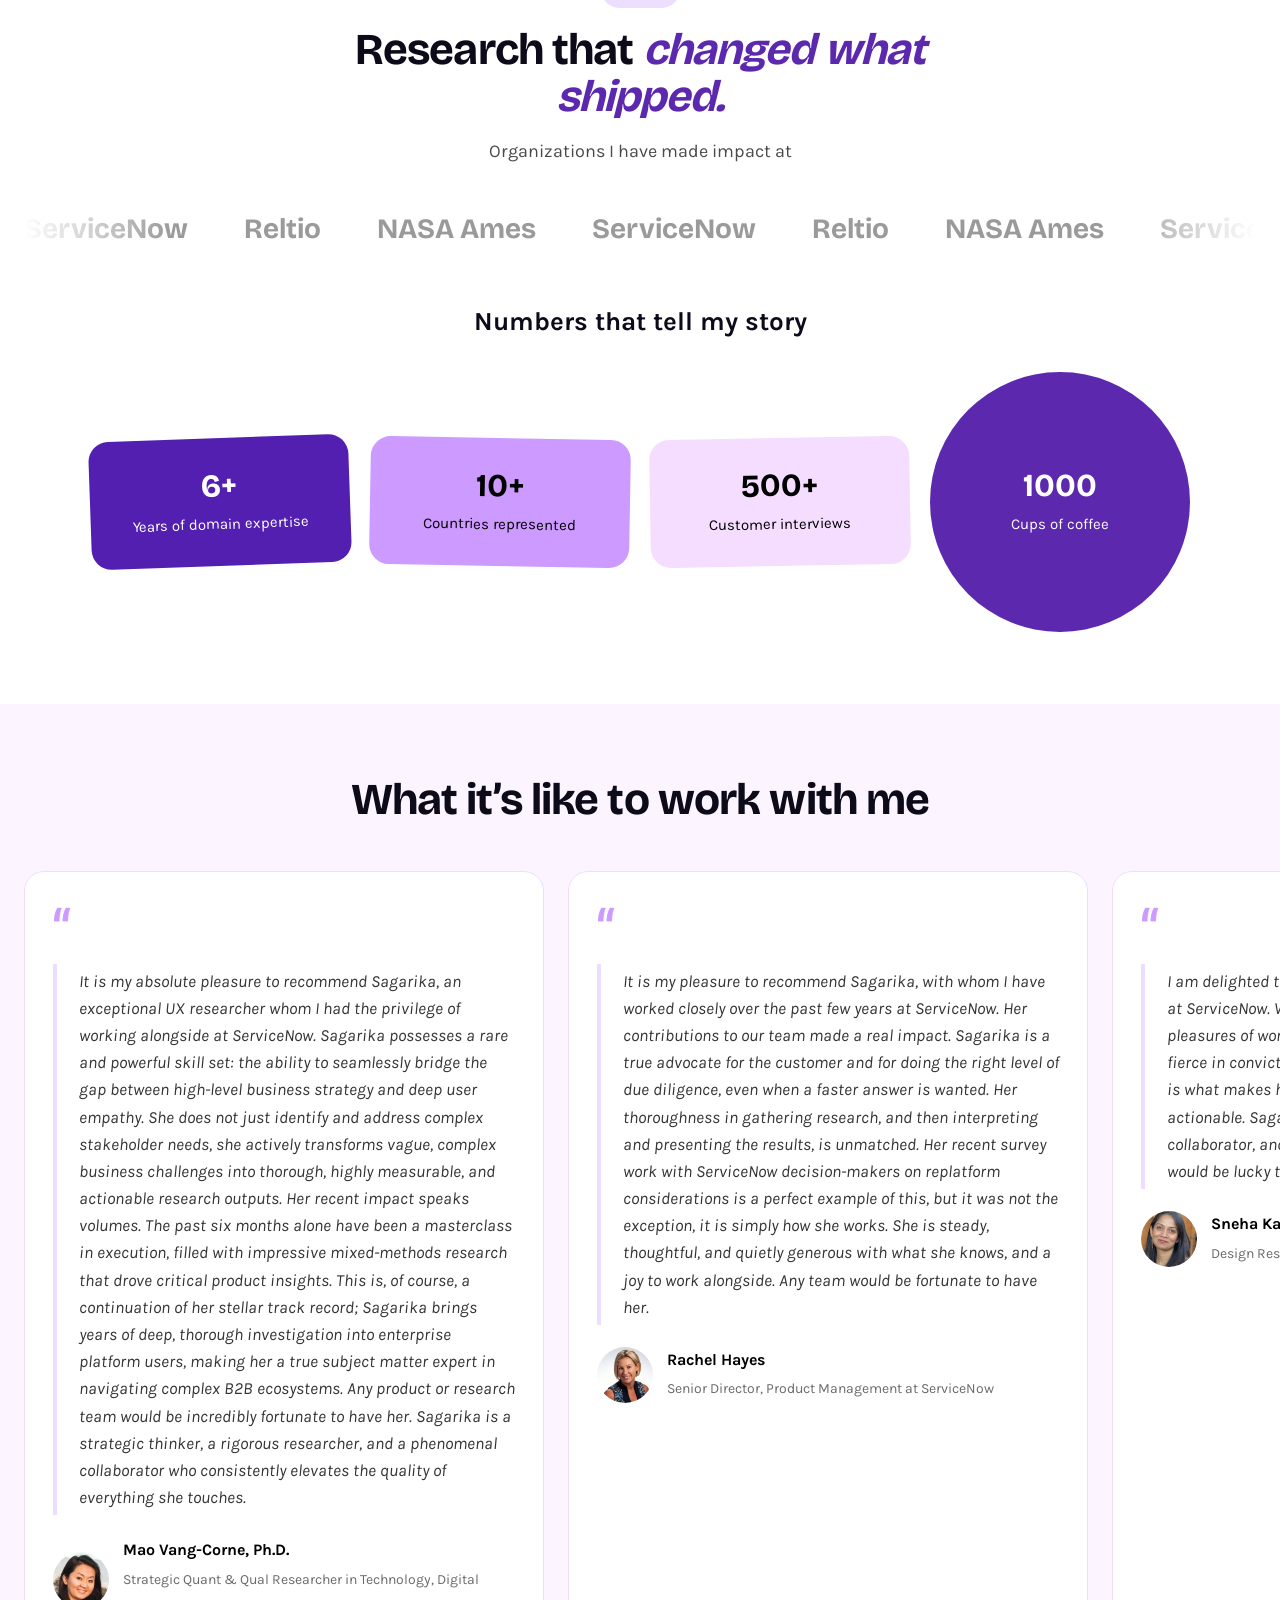
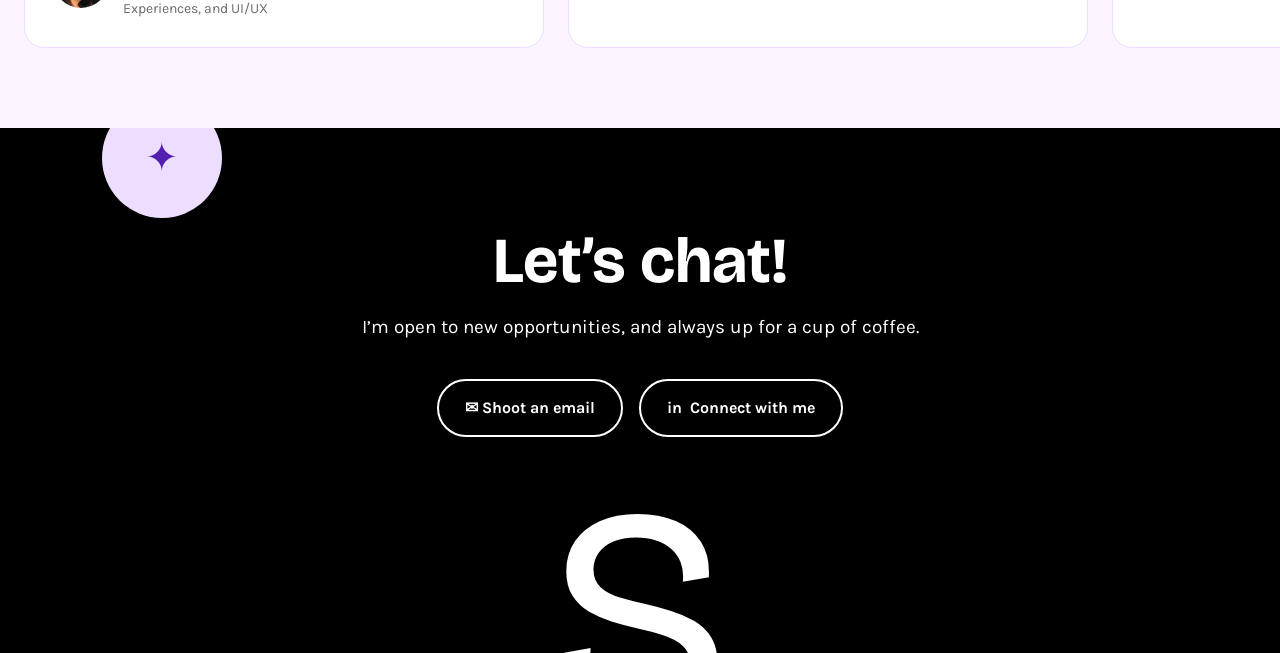
==== commit d59aef7a: "Update index.html" ====
--- a/index.html
+++ b/index.html
@@ -75,7 +75,7 @@
       <div class="s-grid">
 
         <article class="s-card">
-          <a class="s-card-media" href="projects/migration-readiness.html"><img src="assets/images/thumbnails/thumb-migration.webp" alt="Illustration of customers moving from a legacy interface to a modern AI interface">
+          <a class="s-card-media" href="projects/migration-readiness.html"><img src="assets/images/thumbnails/thumb-migration.webp" alt="Platform Upgrade and Modernization survey in Qualtrics">
             <span class="s-card-tags"><span>Quantitative Survey (n=120)</span><span>Weighted Prioritization Scoring</span><span>Decision-Authority Screening</span></span>
           </a>
           <div class="s-card-body">
@@ -97,7 +97,7 @@
         </article>
 
         <article class="s-card">
-          <a class="s-card-media" href="projects/ai-processing-citations.html"><img src="assets/images/thumbnails/thumb-ai-citations.webp" alt="Illustration of an AI assistant showing its sources and citations">
+          <a class="s-card-media" href="projects/ai-processing-citations.html"><img src="assets/images/thumbnails/thumb-ai-citations.webp" alt="Two AI concepts evaluated: banner message and field-level AI sparkles">
             <span class="s-card-tags"><span>Concept Testing</span><span>1:1 Interviews</span><span>Trust &amp; Transparency in AI</span></span>
           </a>
           <div class="s-card-body">
@@ -108,7 +108,7 @@
         </article>
 
         <article class="s-card">
-          <a class="s-card-media" href="projects/rolling-research.html"><img src="assets/images/thumbnails/thumb-rolling.webp" alt="Illustration of the three-week research cycle: plan, sessions, synthesis">
+          <a class="s-card-media" href="projects/rolling-research.html"><img src="assets/images/thumbnails/thumb-rolling.webp" alt="The repeatable three-week Rolling Research round: planning, sessions, synthesis">
             <span class="s-card-tags"><span>Recurring Qual Research</span><span>Cross-Functional Methods</span><span>Concept &amp; Usability Testing</span></span>
           </a>
           <div class="s-card-body">
@@ -119,7 +119,7 @@
         </article>
 
         <article class="s-card">
-          <a class="s-card-media" href="projects/enhancing-bulk-actions.html"><img src="assets/images/thumbnails/thumb-bulk.webp" alt="Illustration of a search interface with items selected for bulk actions">
+          <a class="s-card-media" href="projects/enhancing-bulk-actions.html"><img src="assets/images/thumbnails/thumb-bulk.webp" alt="Reltio Search UI with faceted search results">
             <span class="s-card-tags"><span>In-Depth interviews</span><span>User Journey map</span></span>
           </a>
           <div class="s-card-body">
@@ -130,7 +130,7 @@
         </article>
 
         <article class="s-card">
-          <a class="s-card-media" href="projects/data-validation-function.html"><img src="assets/images/thumbnails/thumb-data-validation.webp" alt="Illustration of data flowing through validation rules into clean, checked records">
+          <a class="s-card-media" href="projects/data-validation-function.html"><img src="assets/images/thumbnails/thumb-data-validation.webp" alt="Data Validation function builder in Reltio">
             <span class="s-card-tags"><span>Persona creation</span><span>Usability testing</span><span>Metrics and goal setting</span></span>
           </a>
           <div class="s-card-body">
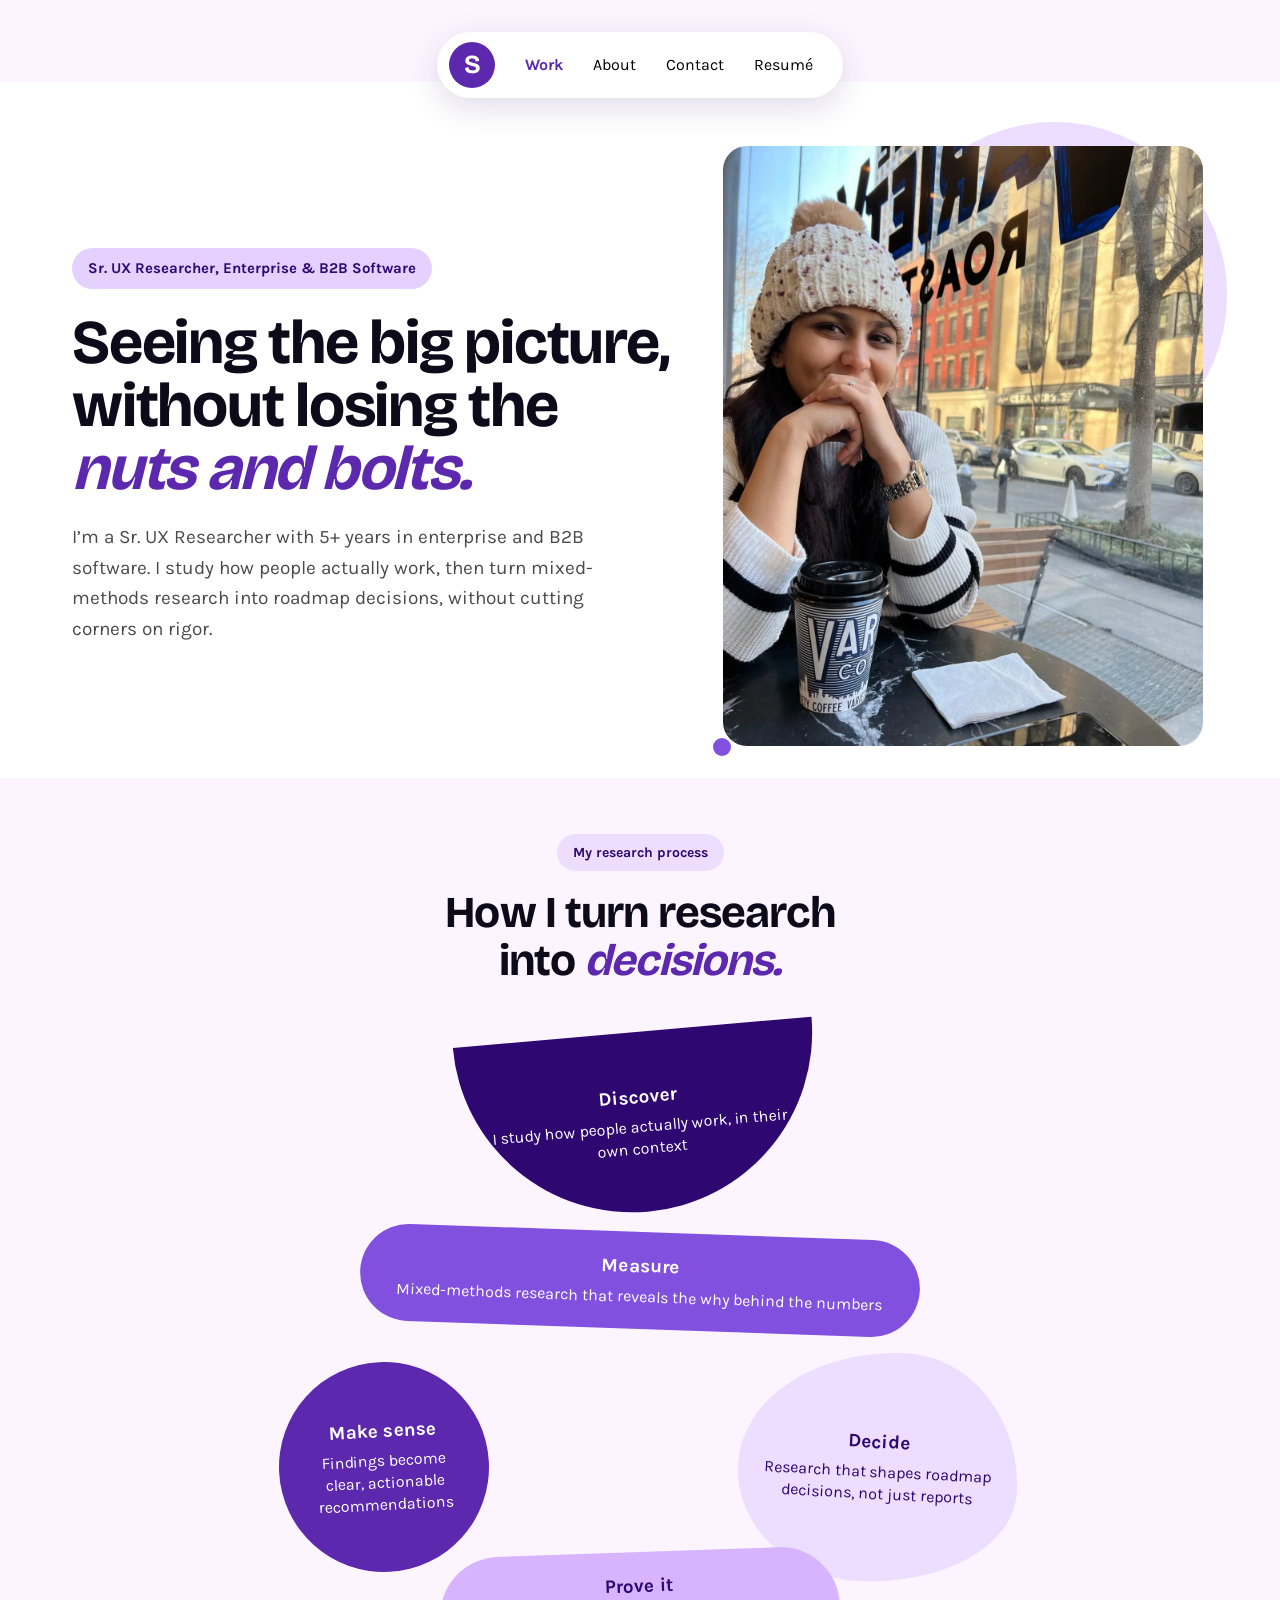
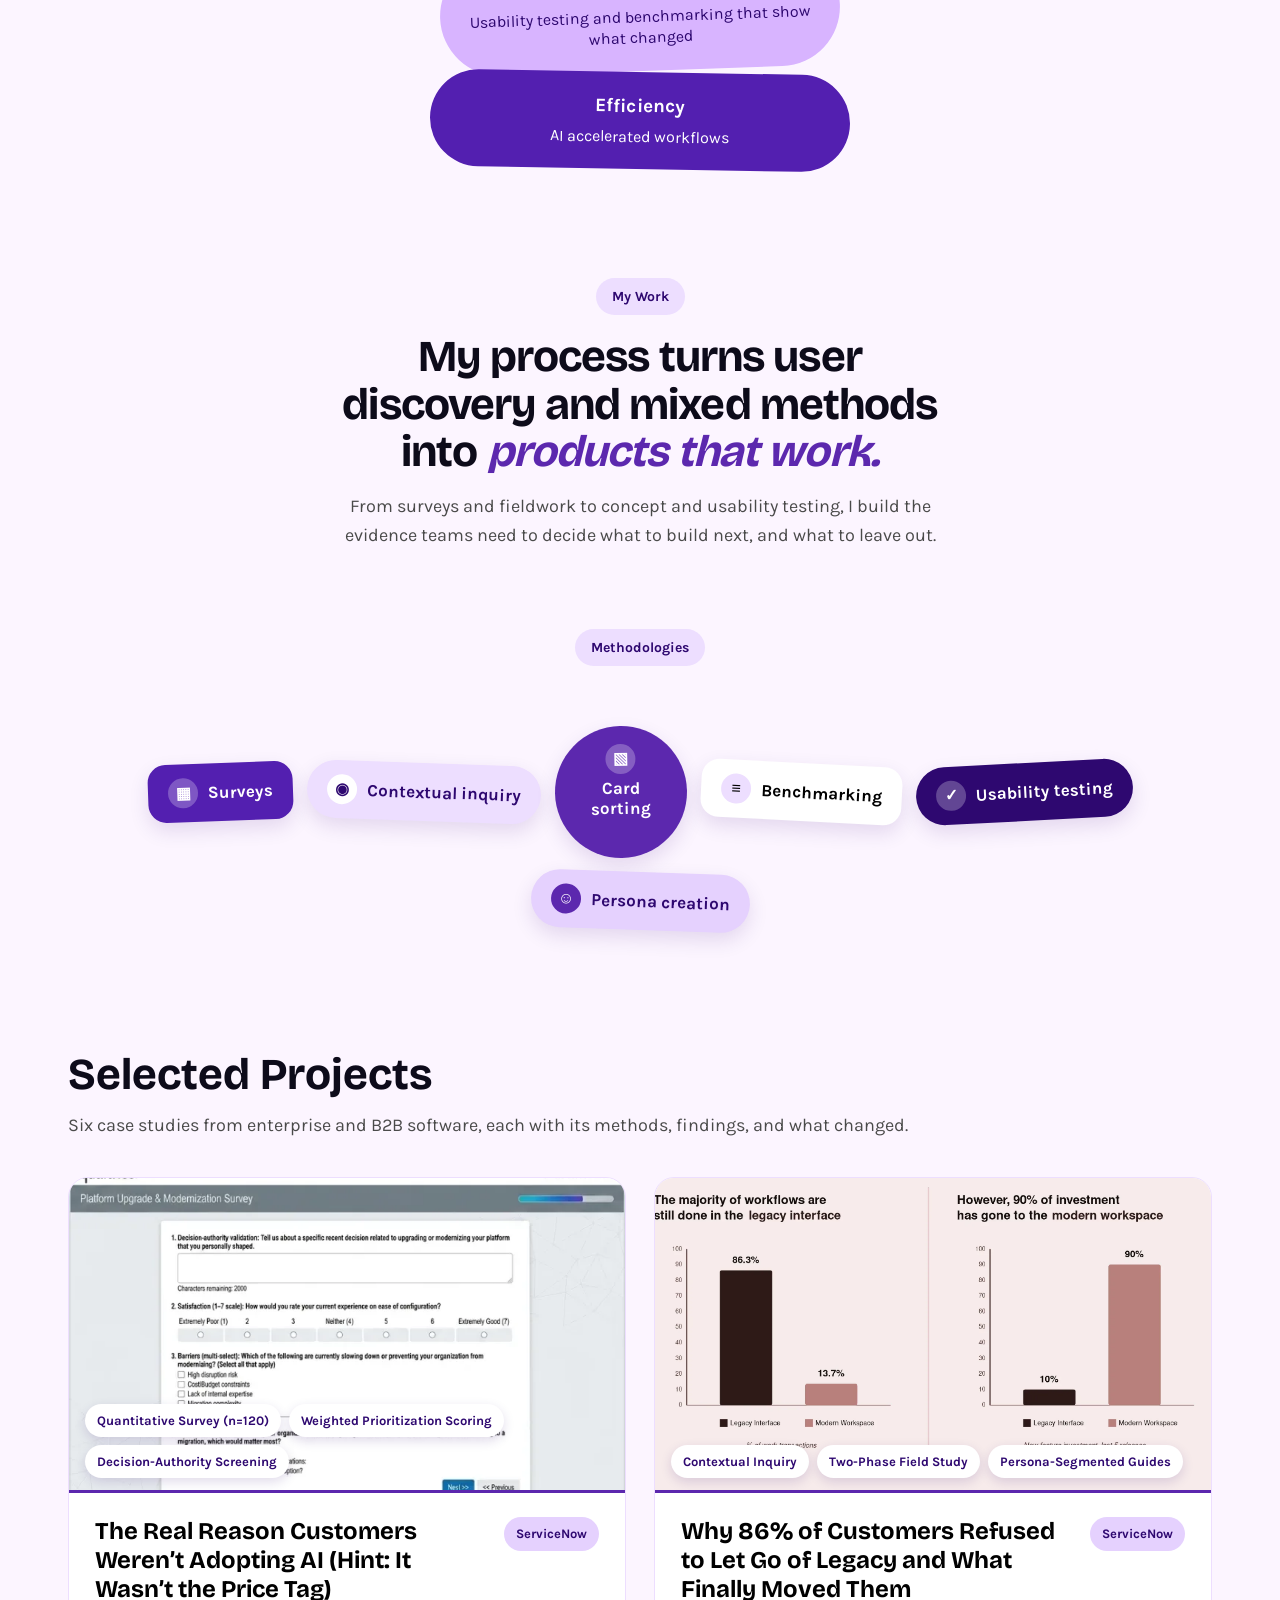
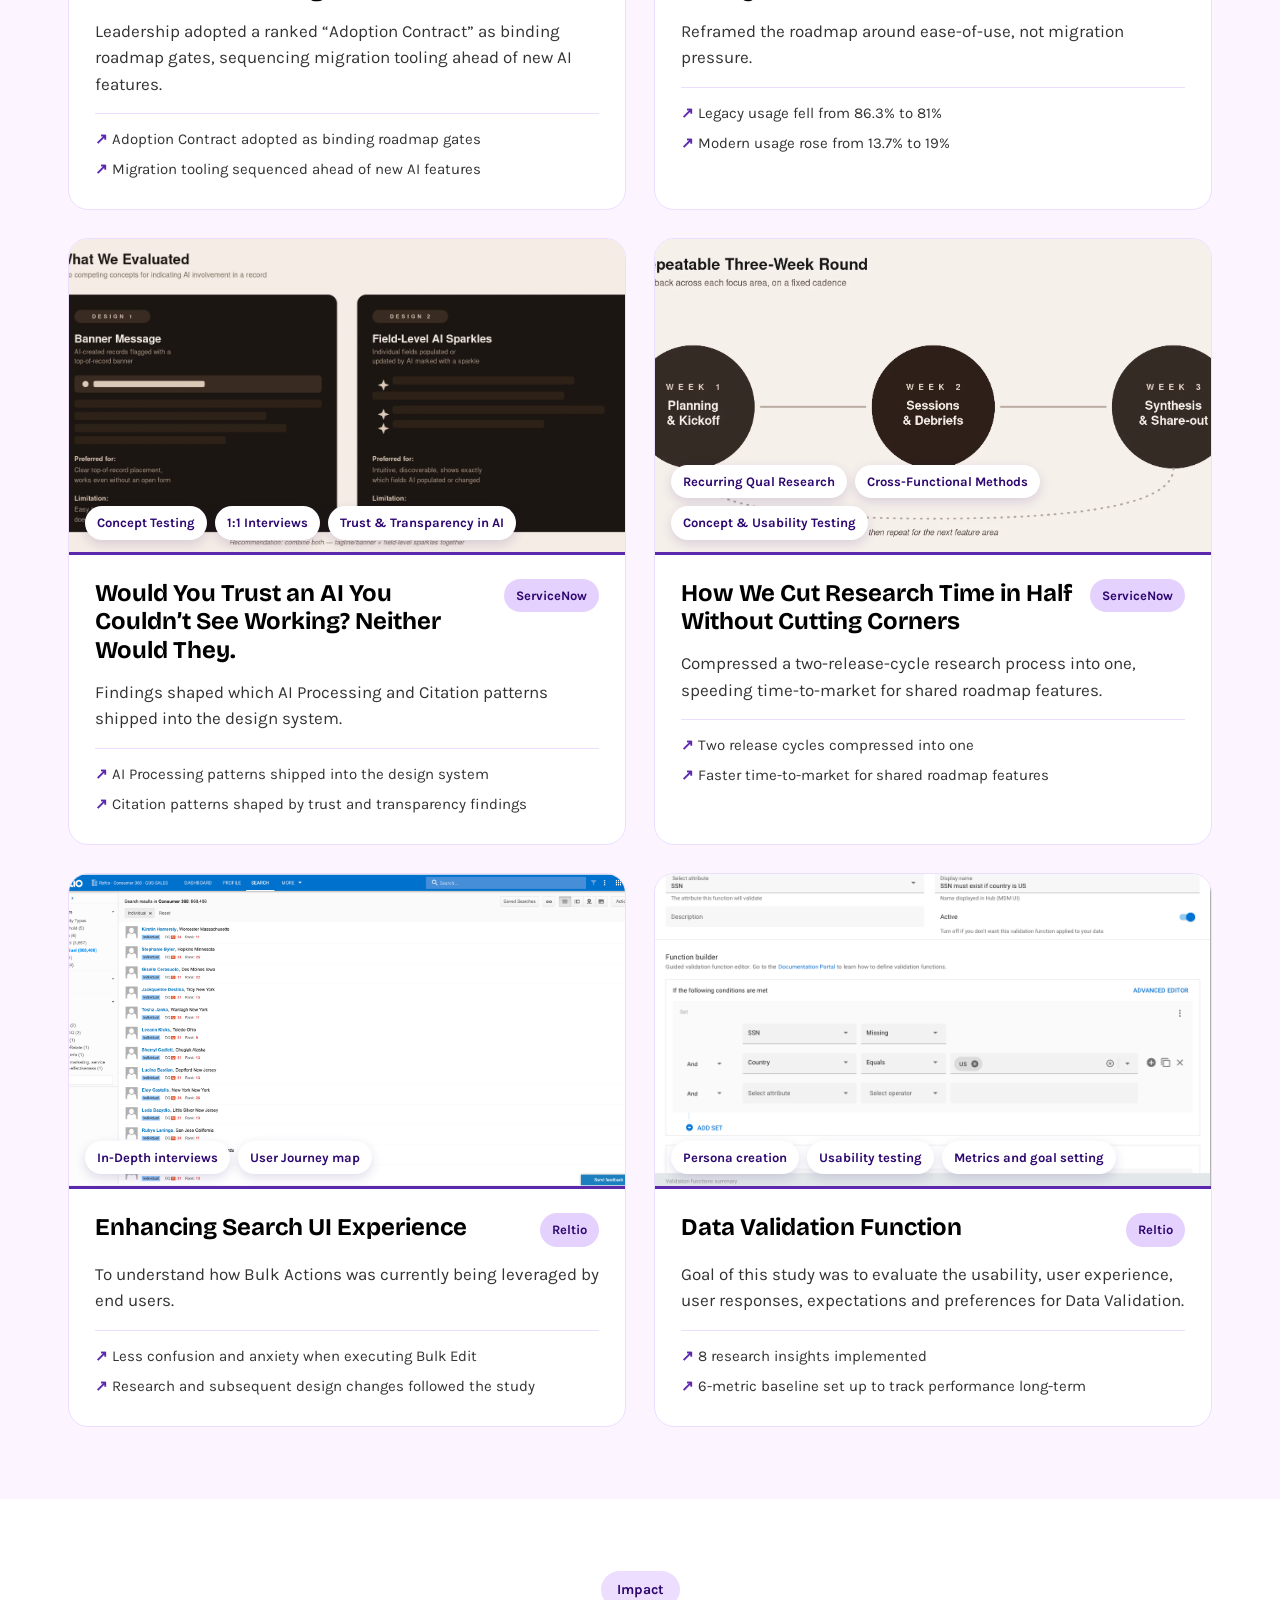
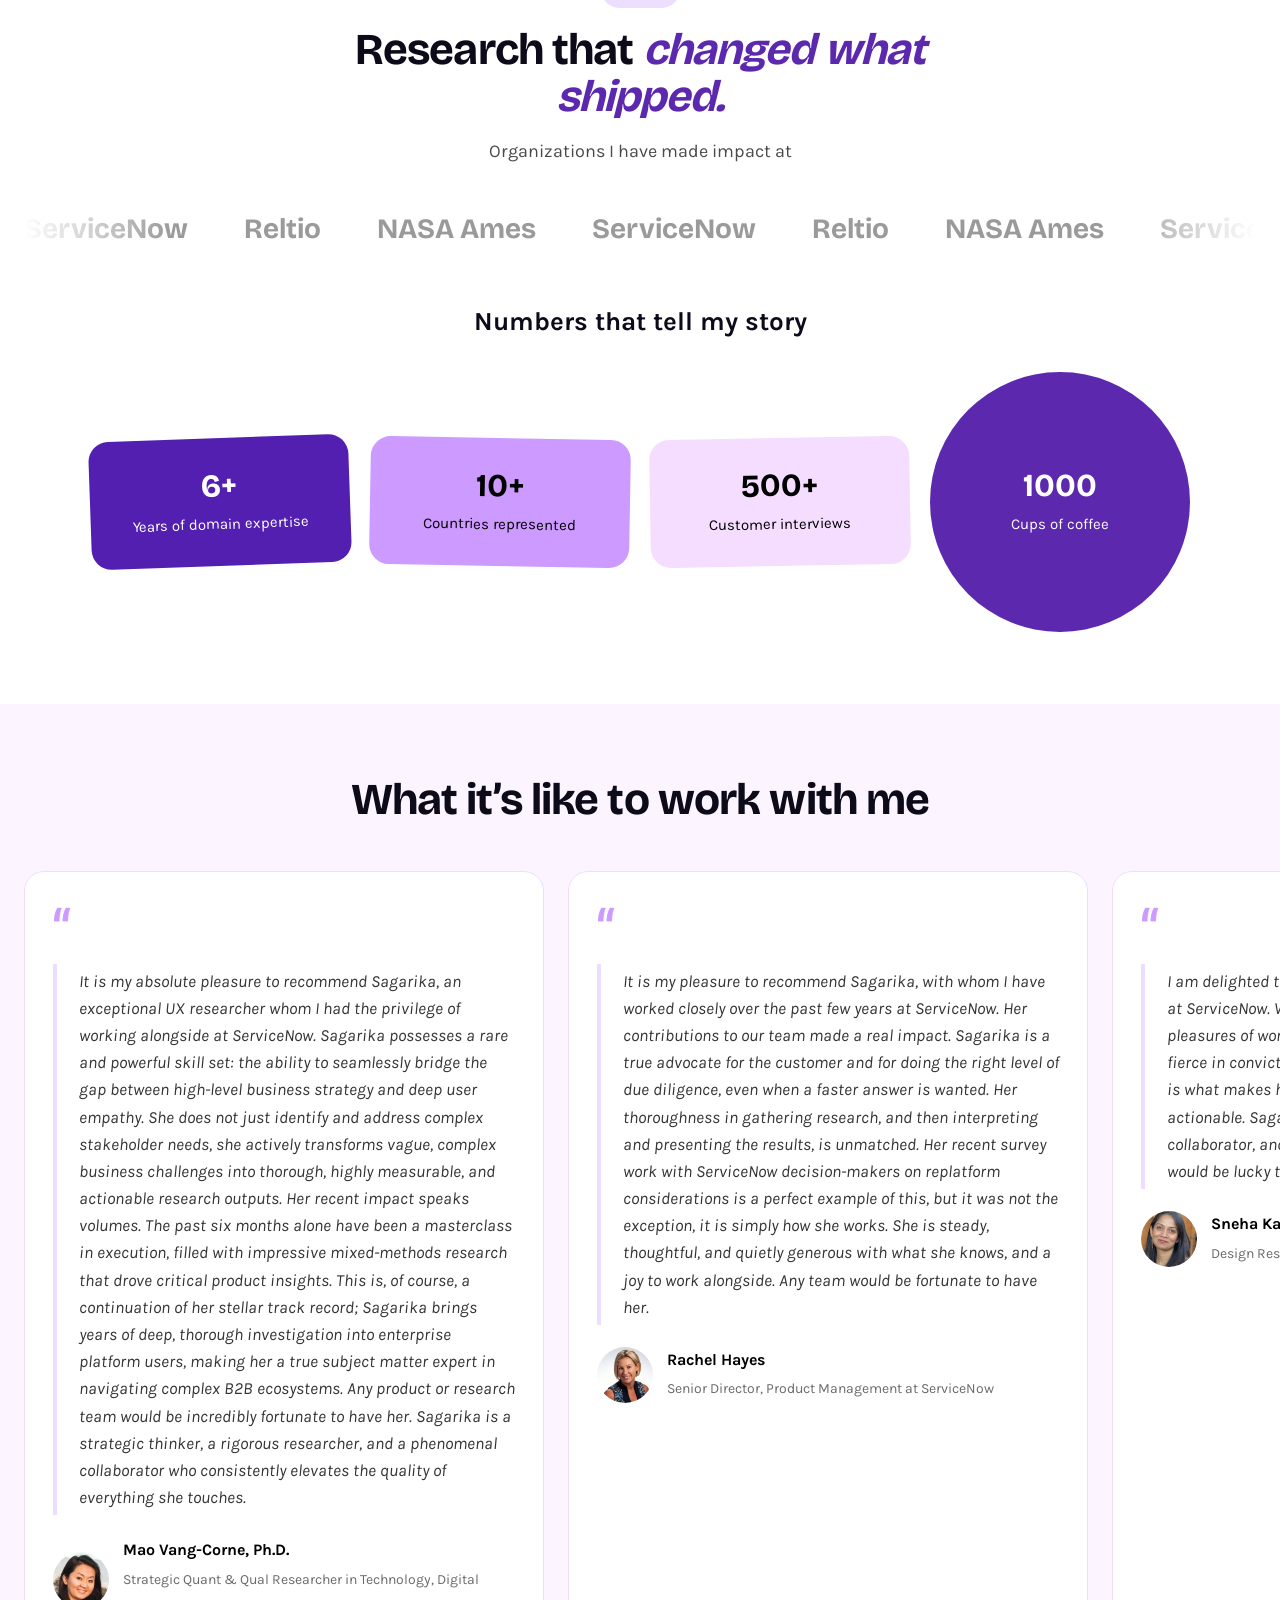
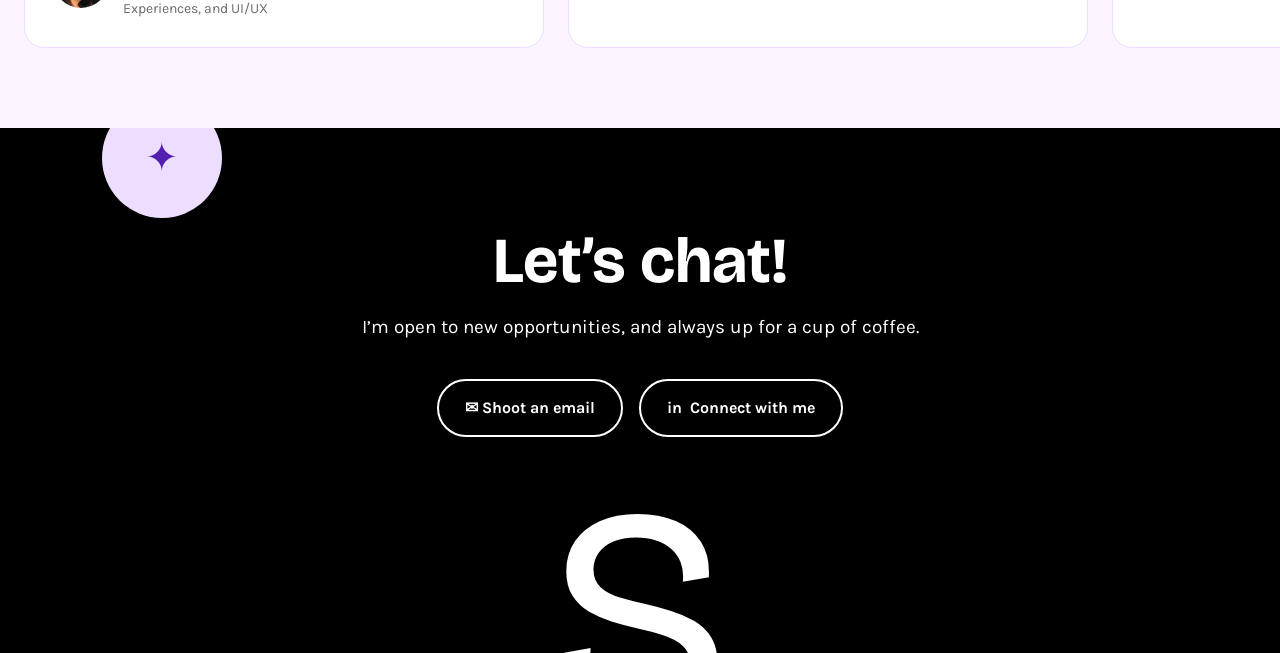
==== commit 54d19767: "Update index.html" ====
--- a/index.html
+++ b/index.html
@@ -10,7 +10,7 @@
   <link rel="preconnect" href="https://fonts.gstatic.com" crossorigin>
   <link href="https://fonts.googleapis.com/css2?family=Bricolage+Grotesque:opsz,wght@12..96,300;12..96,400;12..96,700&family=Karla:ital,wght@0,300;0,400;0,700;1,400&display=swap" rel="stylesheet">
   <link rel="stylesheet" href="assets/css/style.css?v=2">
-  <link rel="stylesheet" href="assets/css/framer.css?v=10">
+  <link rel="stylesheet" href="assets/css/framer.css?v=11">
 </head>
 <body class="framer s-home">
 
@@ -75,7 +75,7 @@
       <div class="s-grid">
 
         <article class="s-card">
-          <a class="s-card-media" href="projects/migration-readiness.html"><img src="assets/images/thumbnails/thumb-migration.webp" alt="Platform Upgrade and Modernization survey in Qualtrics">
+          <a class="s-card-media" href="projects/migration-readiness.html"><img src="assets/images/p1-migration/p1-survey.webp" alt="Platform Upgrade and Modernization survey in Qualtrics">
             <span class="s-card-tags"><span>Quantitative Survey (n=120)</span><span>Weighted Prioritization Scoring</span><span>Decision-Authority Screening</span></span>
           </a>
           <div class="s-card-body">
@@ -86,7 +86,7 @@
         </article>
 
         <article class="s-card">
-          <a class="s-card-media" href="projects/living-with-legacy.html"><img src="assets/images/thumbnails/thumb-legacy-chart.webp" alt="Charts showing 86.3% of workflows still done in the legacy interface, and 90% of investment in the modern workspace">
+          <a class="s-card-media" href="projects/living-with-legacy.html"><img src="assets/images/p2-legacy/p2-charts.webp" alt="Charts showing 86.3% of workflows still done in the legacy interface">
             <span class="s-card-tags"><span>Contextual Inquiry</span><span>Two-Phase Field Study</span><span>Persona-Segmented Guides</span></span>
           </a>
           <div class="s-card-body">
@@ -97,7 +97,7 @@
         </article>
 
         <article class="s-card">
-          <a class="s-card-media" href="projects/ai-processing-citations.html"><img src="assets/images/thumbnails/thumb-ai-citations.webp" alt="Two AI concepts evaluated: banner message and field-level AI sparkles">
+          <a class="s-card-media" href="projects/ai-processing-citations.html"><img src="assets/images/p3-ai/p3-concepts.webp" alt="Two AI concepts evaluated: banner message and field-level AI sparkles">
             <span class="s-card-tags"><span>Concept Testing</span><span>1:1 Interviews</span><span>Trust &amp; Transparency in AI</span></span>
           </a>
           <div class="s-card-body">
@@ -108,7 +108,7 @@
         </article>
 
         <article class="s-card">
-          <a class="s-card-media" href="projects/rolling-research.html"><img src="assets/images/thumbnails/thumb-rolling.webp" alt="The repeatable three-week Rolling Research round: planning, sessions, synthesis">
+          <a class="s-card-media" href="projects/rolling-research.html"><img src="assets/images/p4-rolling/p4-three-week.webp" alt="The repeatable three-week Rolling Research round: planning, sessions, synthesis">
             <span class="s-card-tags"><span>Recurring Qual Research</span><span>Cross-Functional Methods</span><span>Concept &amp; Usability Testing</span></span>
           </a>
           <div class="s-card-body">
@@ -119,7 +119,7 @@
         </article>
 
         <article class="s-card">
-          <a class="s-card-media" href="projects/enhancing-bulk-actions.html"><img src="assets/images/thumbnails/thumb-bulk.webp" alt="Reltio Search UI with faceted search results">
+          <a class="s-card-media" href="projects/enhancing-bulk-actions.html"><img src="assets/images/p5-bulk/p5-ui-1.png" alt="Reltio Search UI with faceted search results">
             <span class="s-card-tags"><span>In-Depth interviews</span><span>User Journey map</span></span>
           </a>
           <div class="s-card-body">
@@ -130,7 +130,7 @@
         </article>
 
         <article class="s-card">
-          <a class="s-card-media" href="projects/data-validation-function.html"><img src="assets/images/thumbnails/thumb-data-validation.webp" alt="Data Validation function builder in Reltio">
+          <a class="s-card-media" href="projects/data-validation-function.html"><img src="assets/images/p6-dv/p6-ui-1.png" alt="Data Validation function builder in Reltio">
             <span class="s-card-tags"><span>Persona creation</span><span>Usability testing</span><span>Metrics and goal setting</span></span>
           </a>
           <div class="s-card-body">
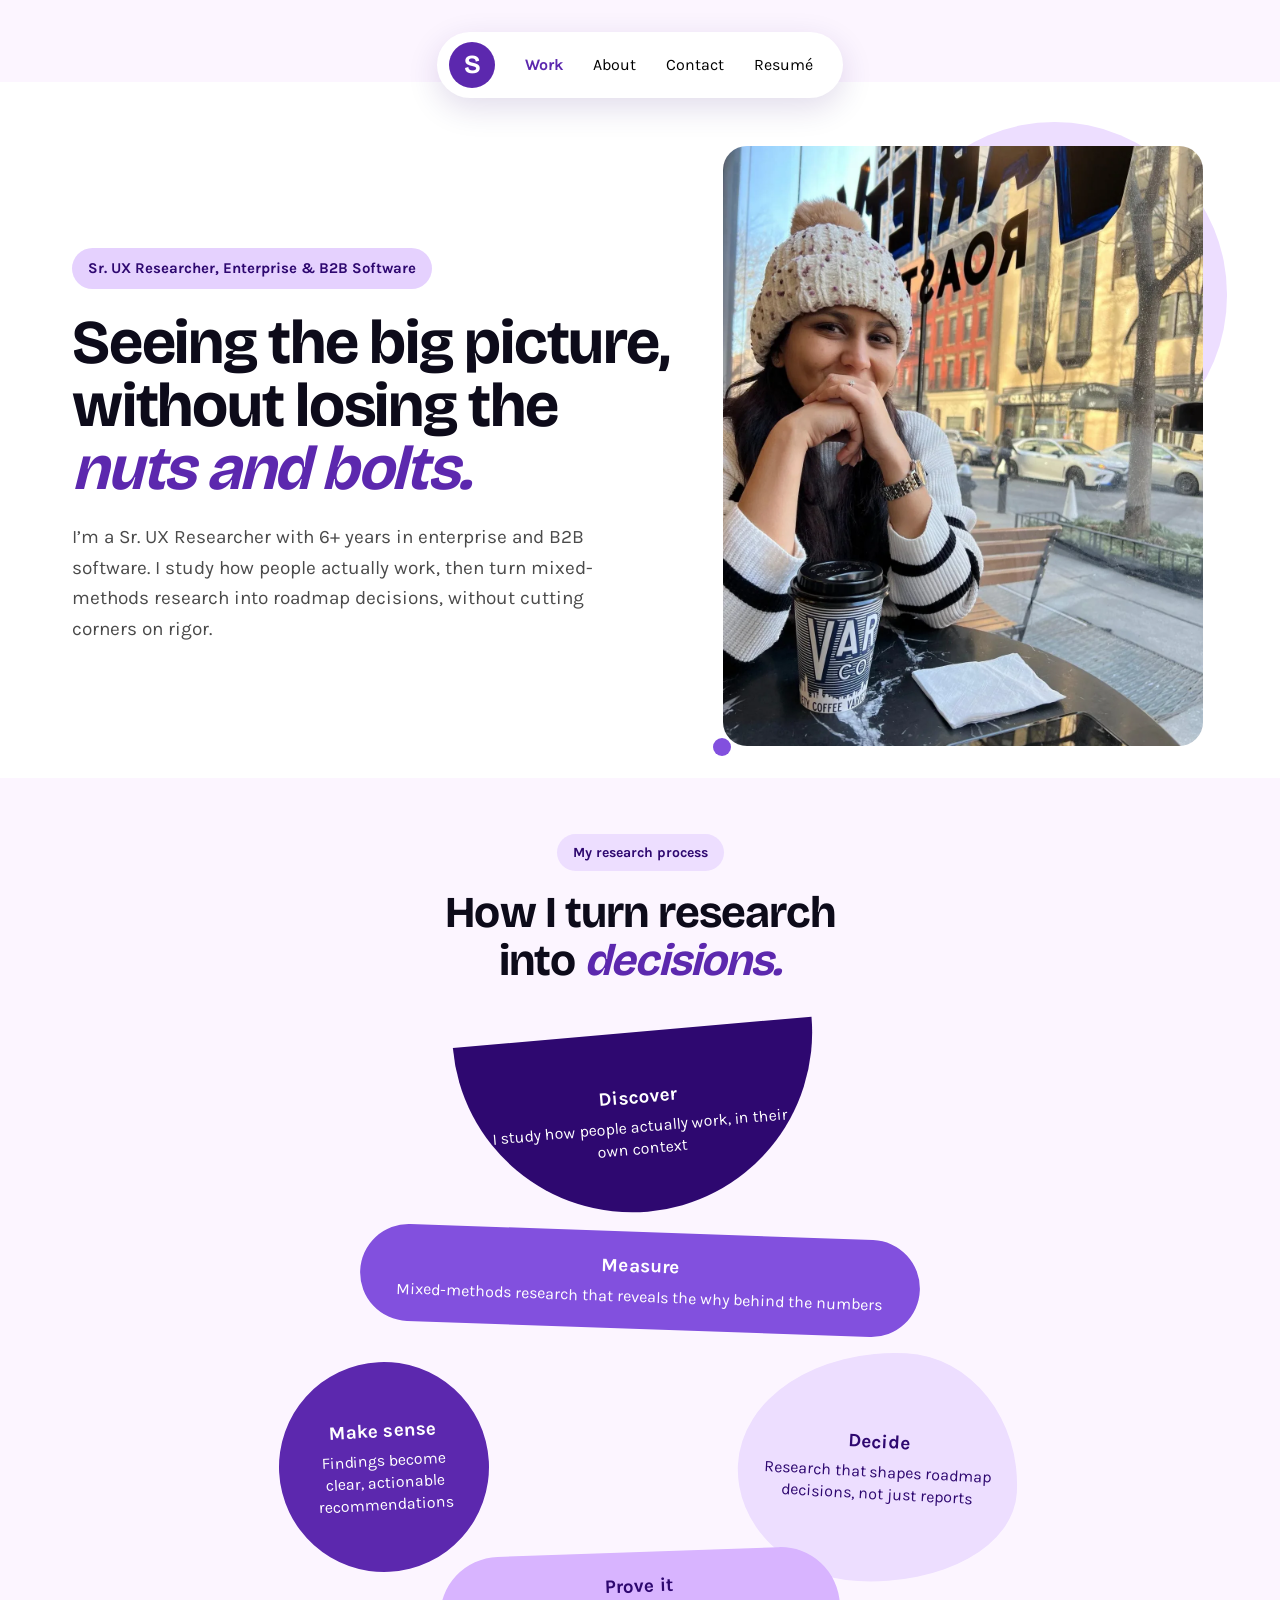
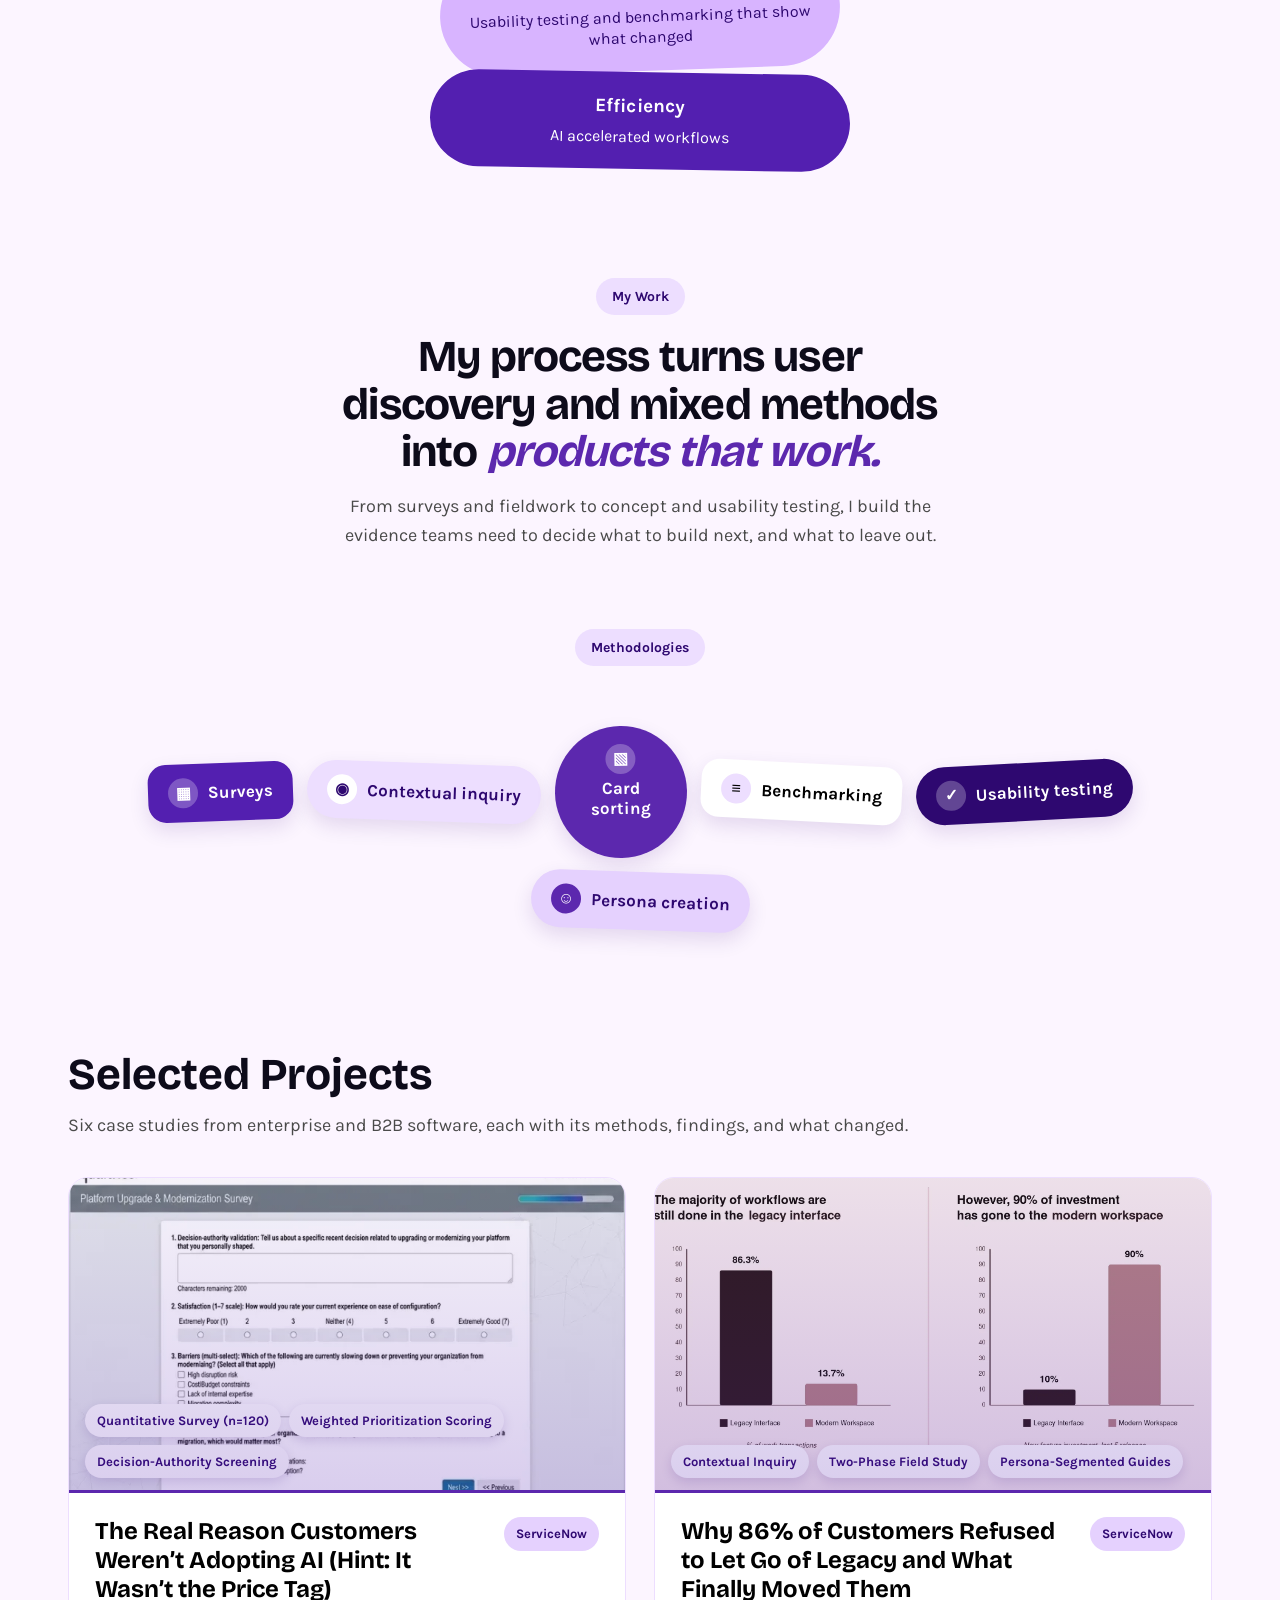
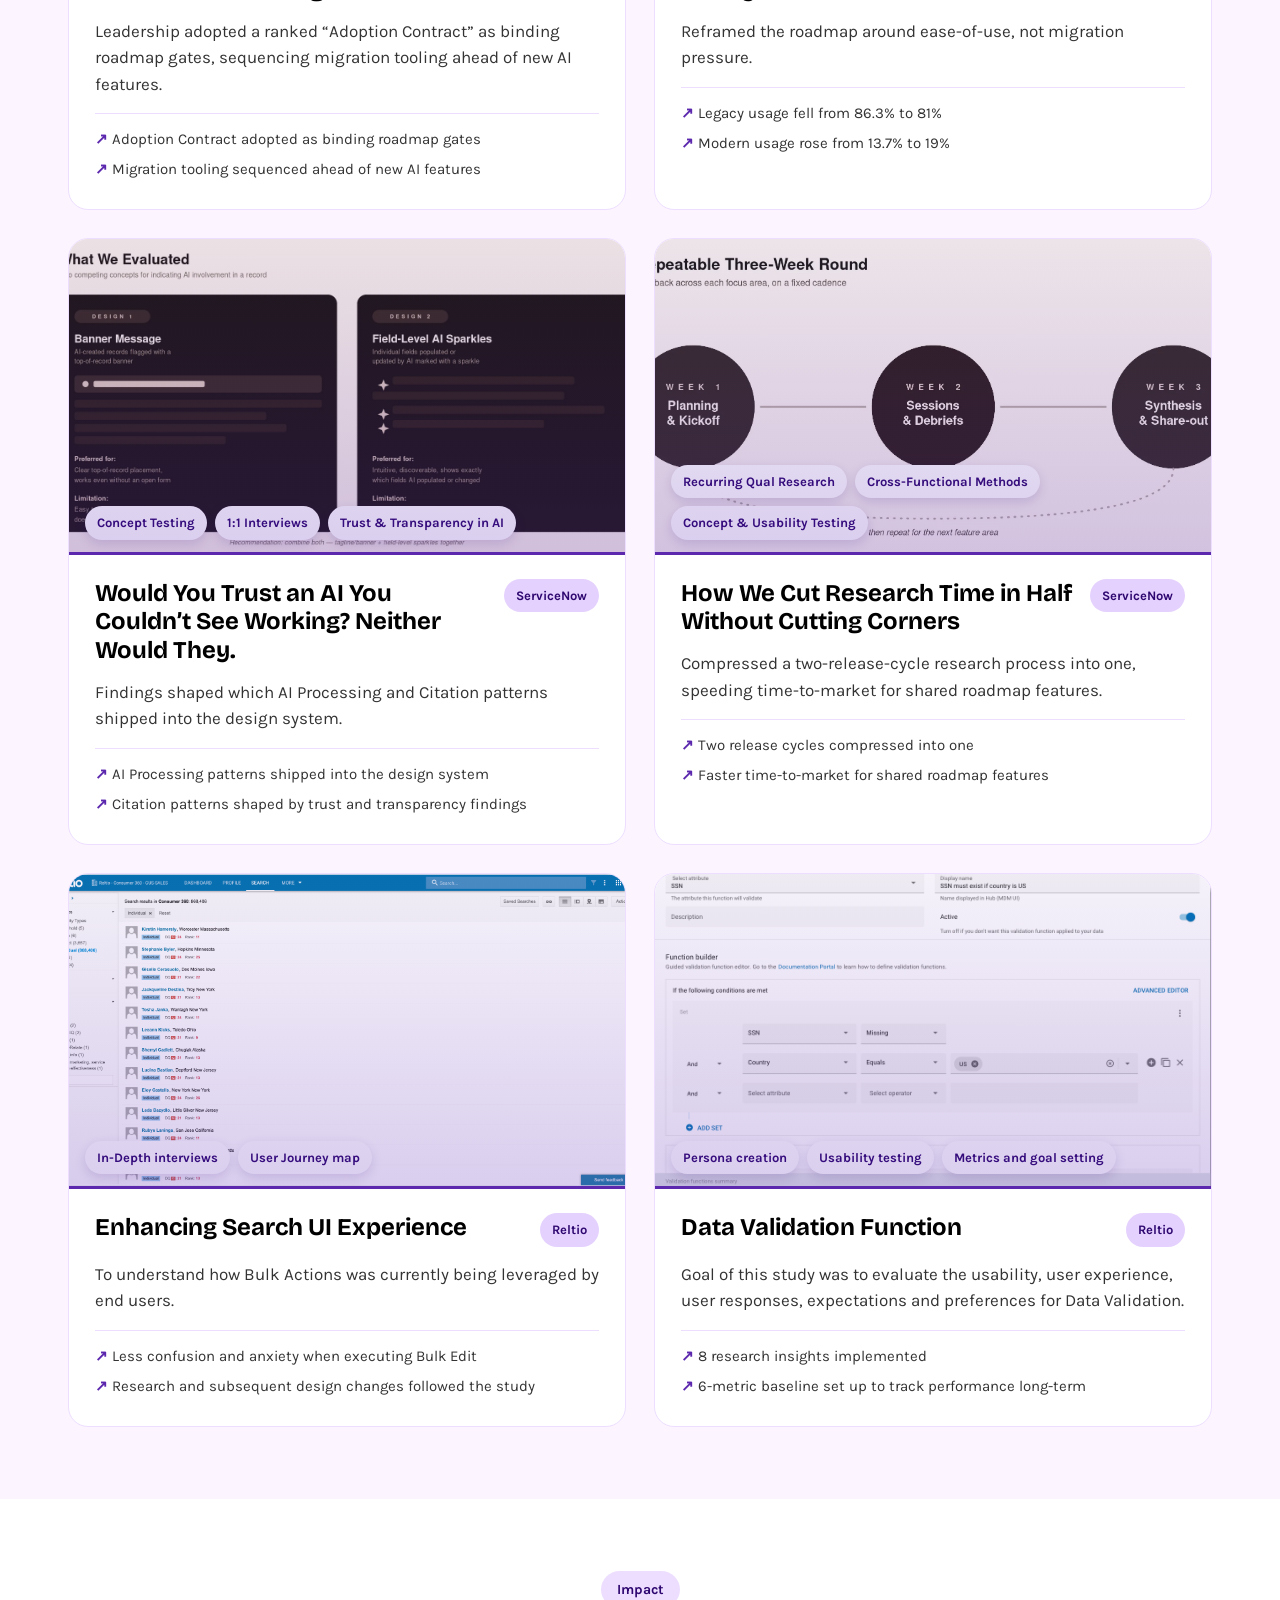
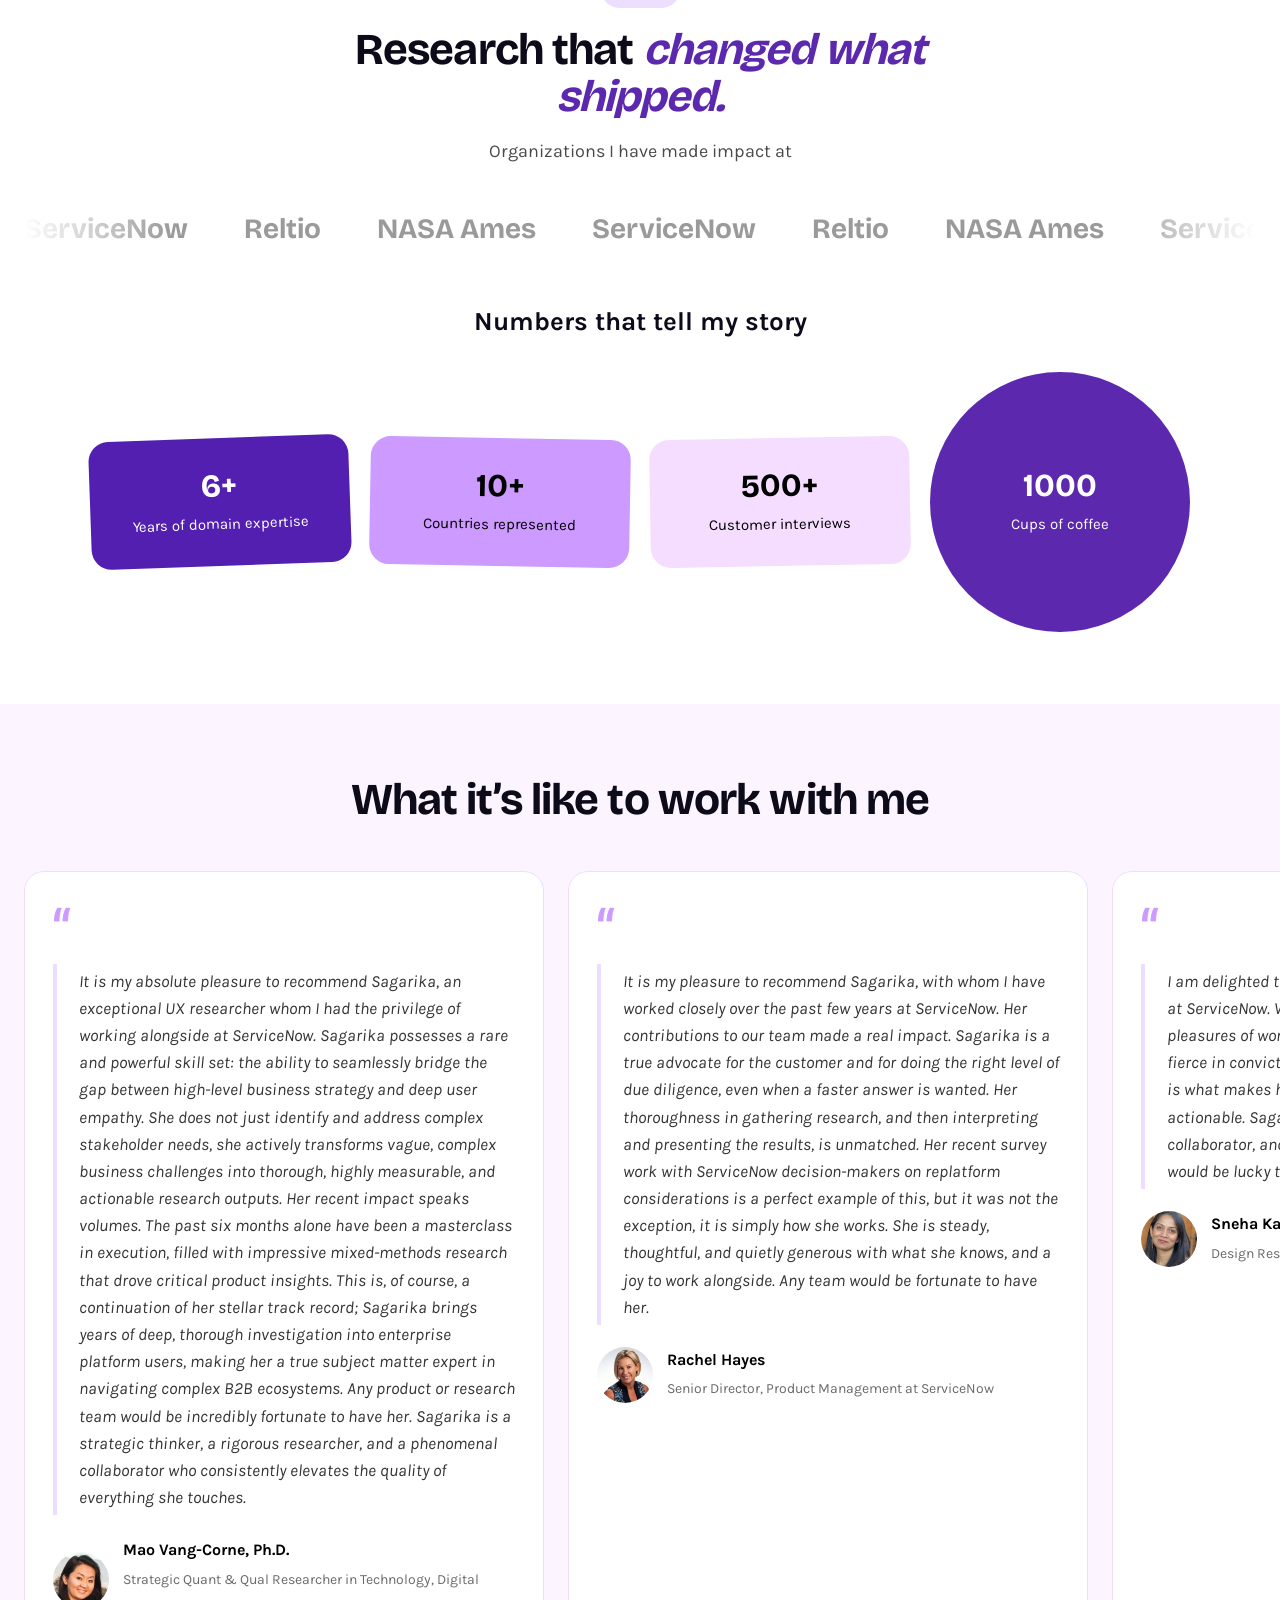
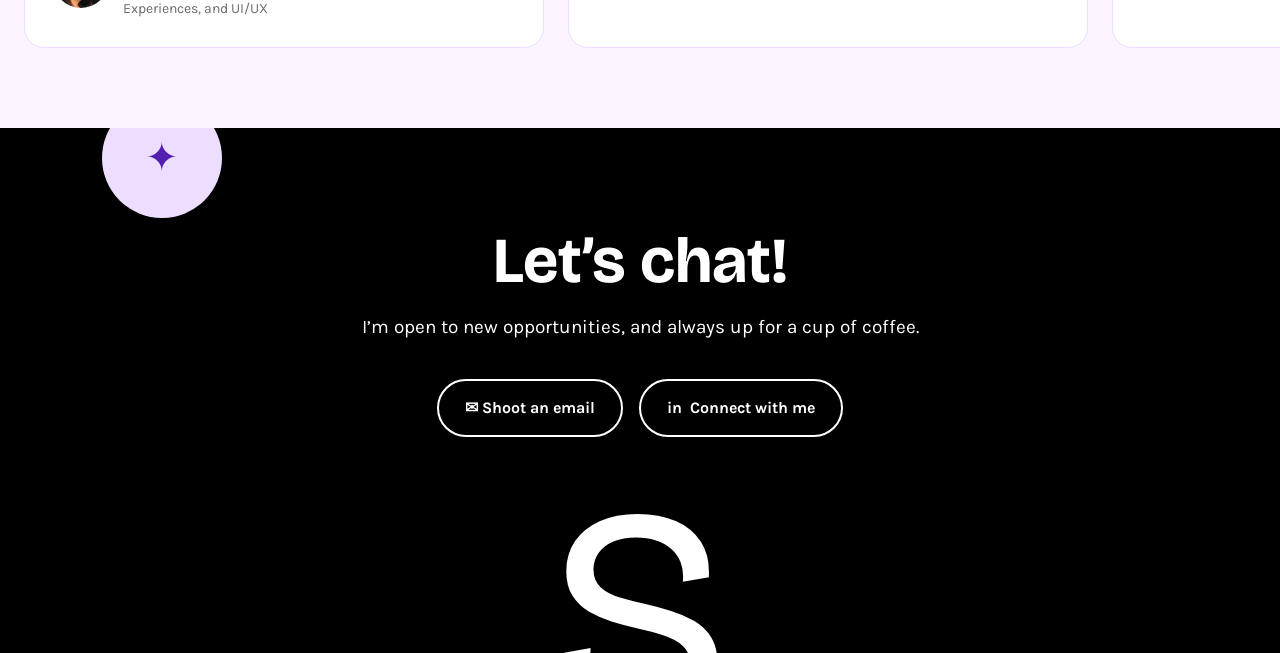
==== commit 927def12: "Update index.html" ====
--- a/index.html
+++ b/index.html
@@ -29,7 +29,7 @@
       <div>
         <p class="s-badge">Sr. UX Researcher, Enterprise &amp; B2B Software</p>
         <h1>Seeing the big picture,<br>without losing the<br><em>nuts and bolts.</em></h1>
-        <p class="s-sub">I&rsquo;m a Sr. UX Researcher with 5+ years in enterprise and B2B software. I study how people actually work, then turn mixed-methods research into roadmap decisions, without cutting corners on rigor.</p>
+        <p class="s-sub">I&rsquo;m a Sr. UX Researcher with 6+ years in enterprise and B2B software. I study how people actually work, then turn mixed-methods research into roadmap decisions, without cutting corners on rigor.</p>
       </div>
       <div class="s-hero-photo">
         <img src="assets/images/hero-portrait.webp" alt="Portrait of Sagarika Kanchibail smiling outdoors, colorful historic harbor houses behind">
--- a/assets/css/framer.css
+++ b/assets/css/framer.css
@@ -170,7 +170,8 @@
 .s-grid { display: grid; grid-template-columns: 1fr 1fr; gap: 28px; margin-top: 36px; }
 .s-card { background: #FFFFFF; border: 1px solid #EDDEFF; border-radius: 20px; overflow: hidden; display: flex; flex-direction: column; }
 .s-card-media { position: relative; display: block; overflow: hidden; border-bottom: 3px solid #5C28AE; }
-.s-card-media img { width: 100%; aspect-ratio: 16 / 9; object-fit: cover; display: block; background: #FCF5FF; transition: transform 0.4s ease; }
+.s-card-media img { width: 100%; aspect-ratio: 16 / 9; object-fit: cover; display: block; background: #FCF5FF; filter: saturate(0.85) hue-rotate(-8deg); transition: transform 0.4s ease; }
+.s-card-media::after { content: ""; position: absolute; inset: 0; background: linear-gradient(180deg, rgba(92, 40, 174, 0.06) 0%, rgba(83, 31, 176, 0.22) 100%); pointer-events: none; }
 .s-card:hover .s-card-media img { transform: scale(1.04); }
 .s-card-tags { position: absolute; left: 16px; bottom: 12px; display: flex; gap: 8px; flex-wrap: wrap; }
 .s-card-tags span { background: #FFFFFF; color: #2E0870; border-radius: 999px; padding: 6px 12px; font-size: 13px; font-weight: 700; box-shadow: 0 4px 12px rgba(46, 8, 112, 0.14); }
